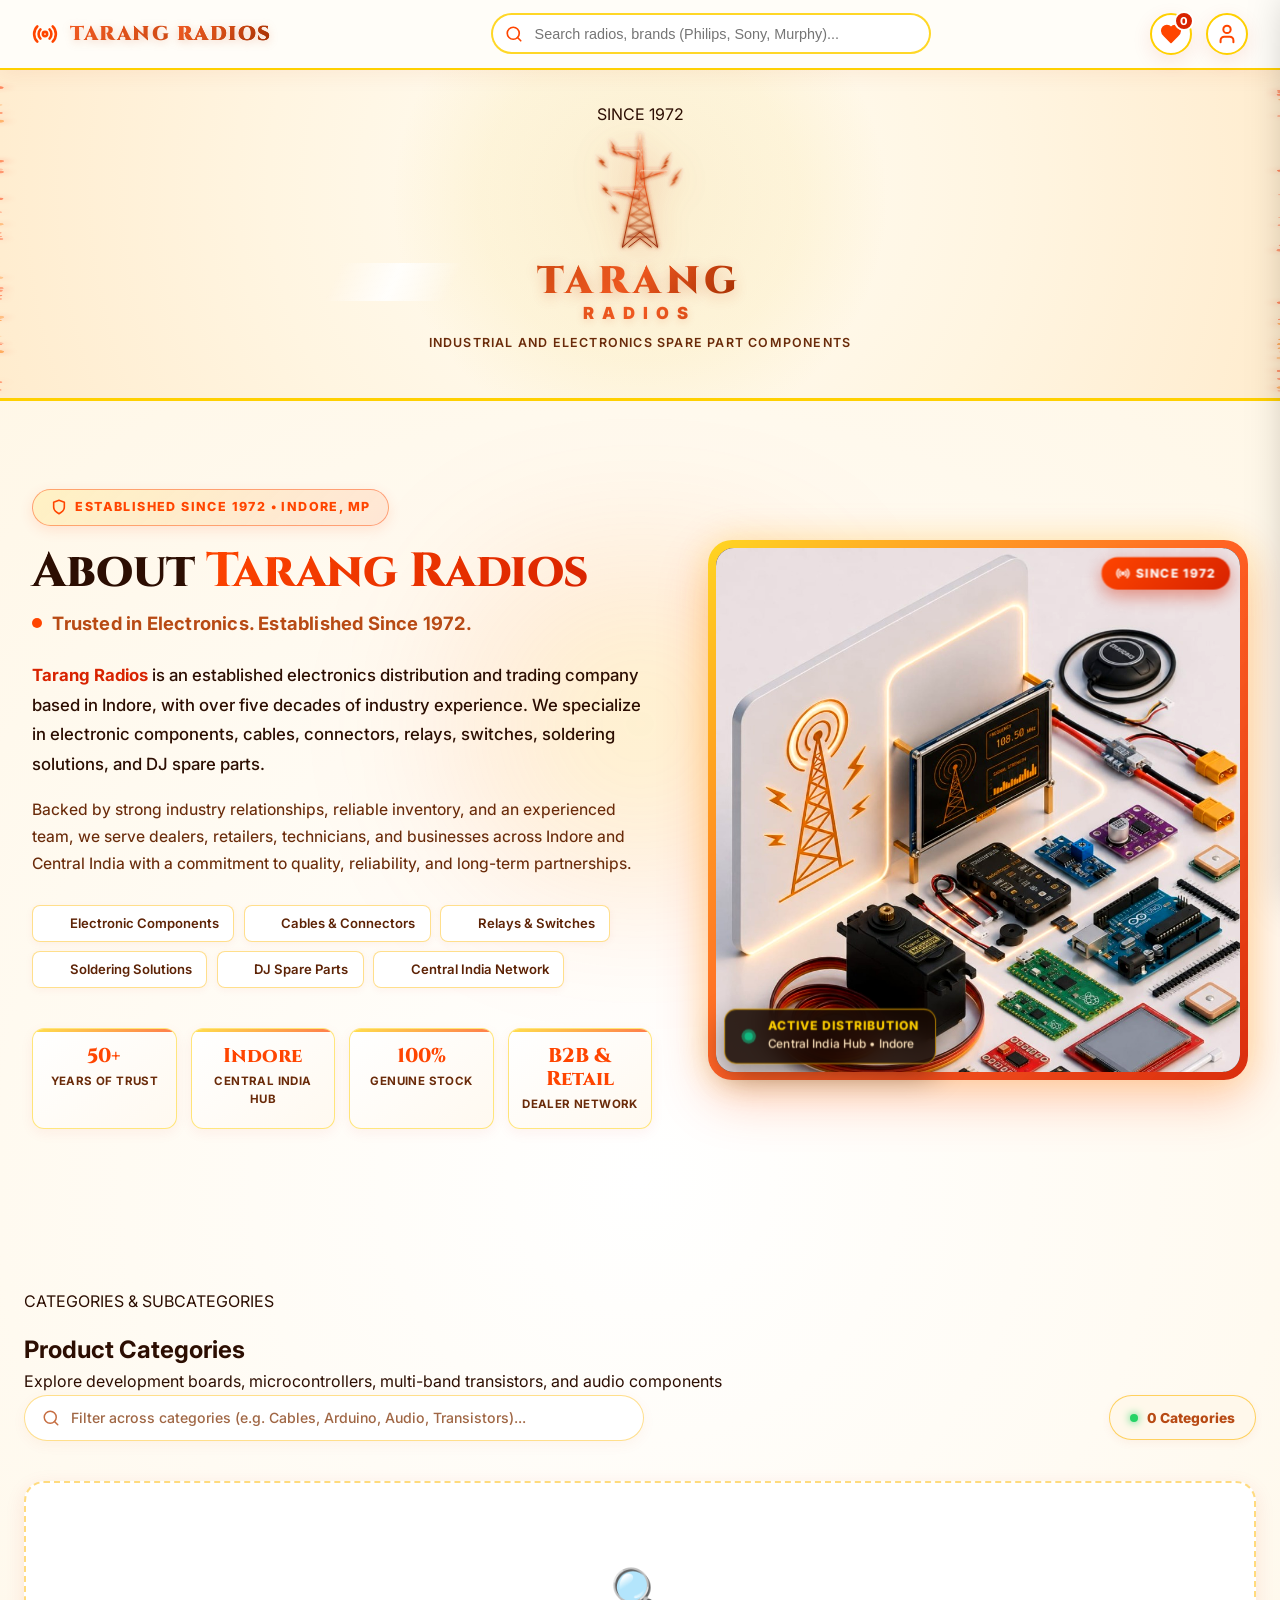
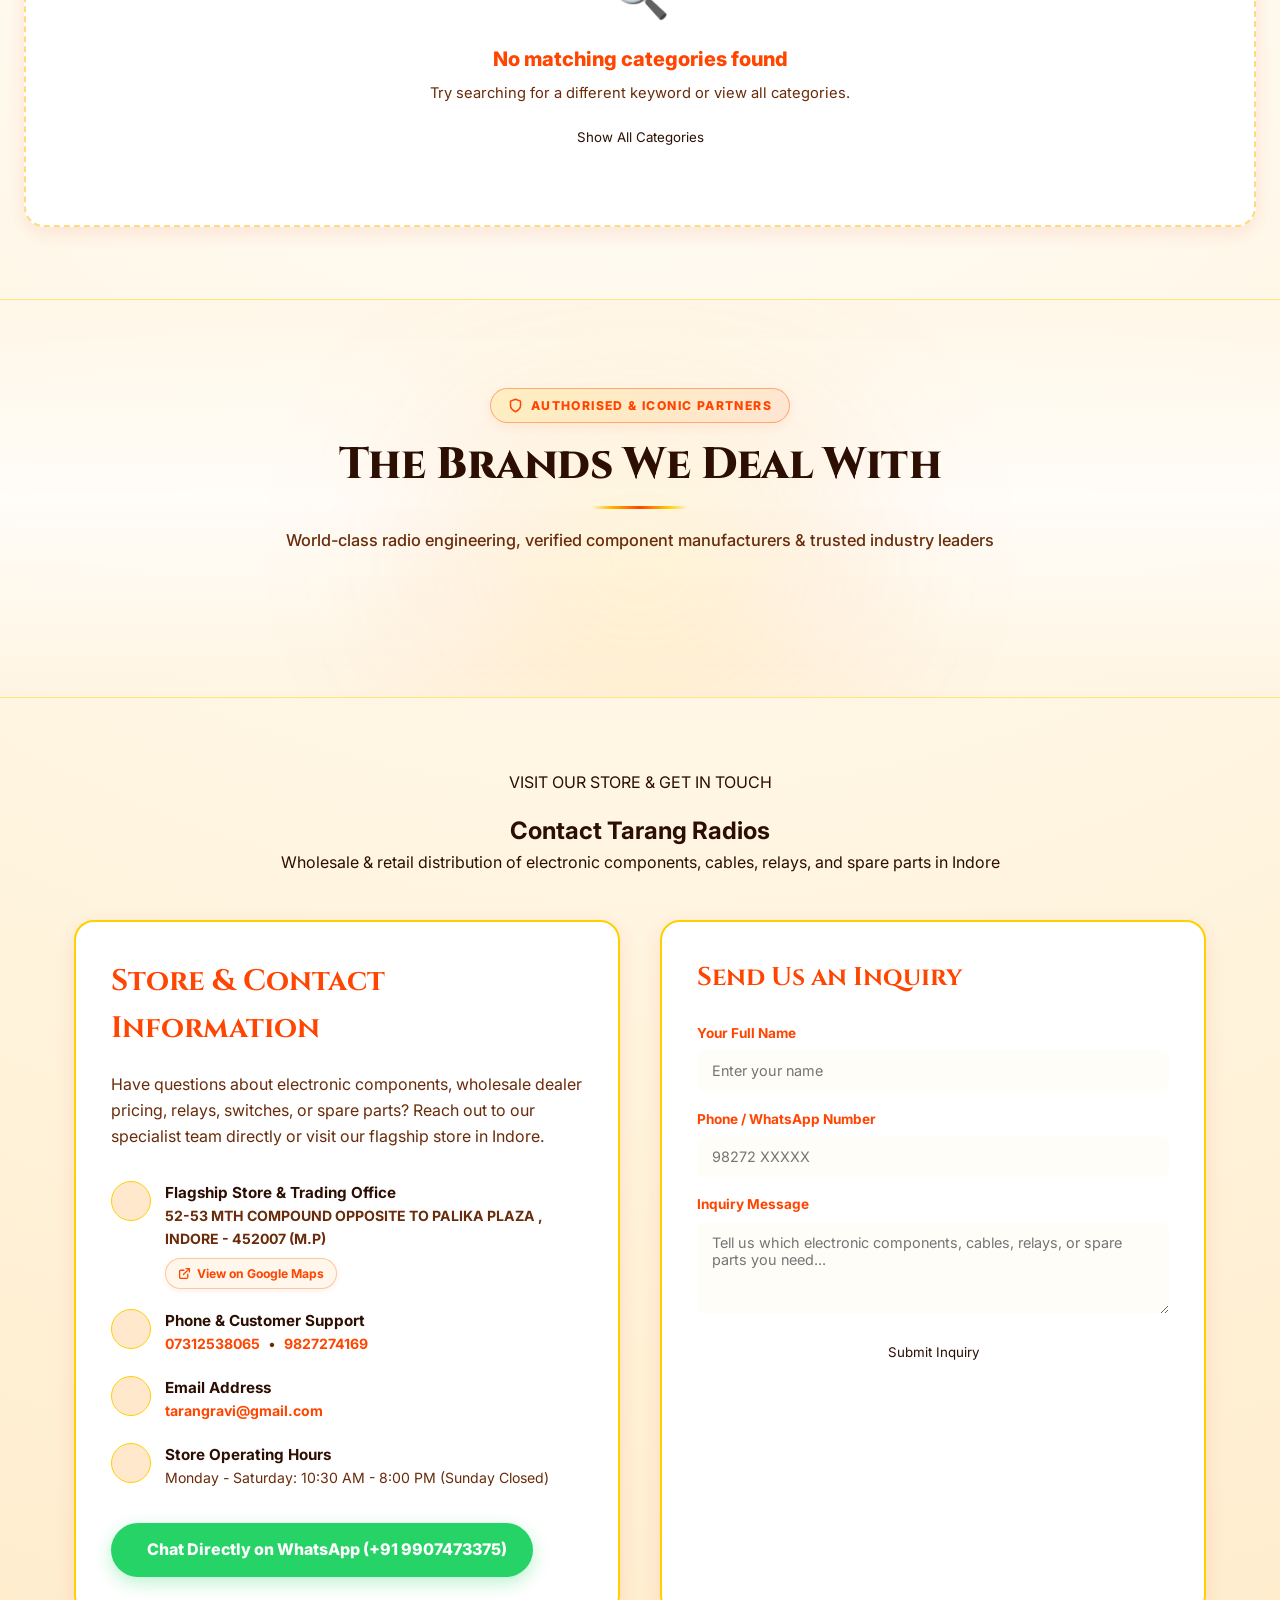
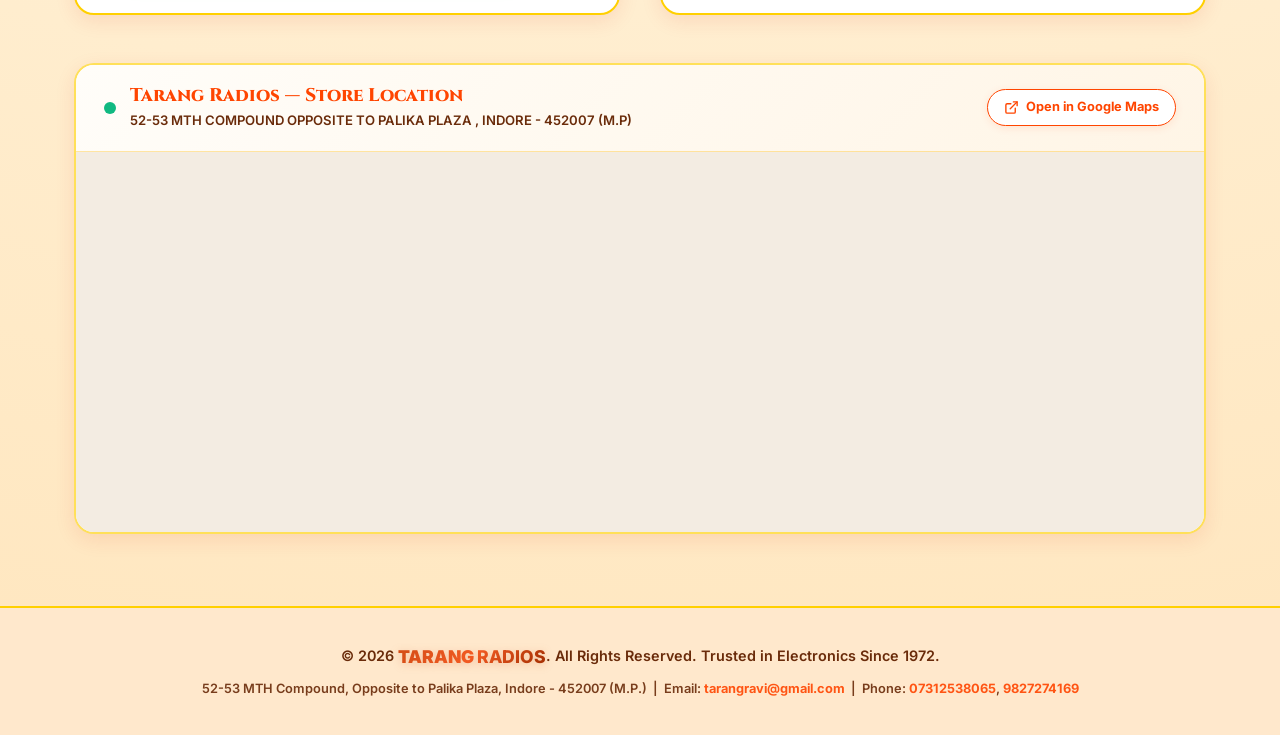
==== index.html @ b10d013a "Update WhatsApp chat number to 9907473375" ====
<!DOCTYPE html>
<html lang="en">
<head>
  <meta charset="UTF-8" />
  <meta name="viewport" content="width=device-width, initial-scale=1.0" />
  <title>TARANG RADIOS | Premier Vintage & Modern Radio Engineering</title>
  <meta name="description" content="Discover India's finest vintage vacuum tube radios, portable transistors, Saregama Carvaan, retro Bluetooth speakers, and genuine audio components at Tarang Radios." />
  
  <!-- Google Fonts: Cinzel & Inter -->
  <link rel="preconnect" href="https://fonts.googleapis.com">
  <link rel="preconnect" href="https://fonts.gstatic.com" crossorigin>
  <link href="https://fonts.googleapis.com/css2?family=Cinzel:wght@600;700;800;900&family=Inter:wght@400;500;600;700;800&display=swap" rel="stylesheet">
  
  <!-- Lucide Icons -->
  <script src="https://unpkg.com/lucide@latest"></script>

  <!-- Stylesheet -->
  <link rel="stylesheet" href="css/styles.css" />
</head>
<body>

  <!-- ==========================================================================
       1. STICKY NAVIGATION BAR (AT THE VERY TOP OF THE WEBSITE)
       ========================================================================== -->
  <nav class="navbar" id="navbar">
    <a href="#hero" class="nav-brand">
      <svg xmlns="http://www.w3.org/2000/svg" width="26" height="26" viewBox="0 0 24 24" fill="none" stroke="var(--warm-orange)" stroke-width="2.4" stroke-linecap="round" stroke-linejoin="round"><path d="M4.9 19.1C1 15.2 1 8.8 4.9 4.9"/><path d="M7.8 16.2c-2.3-2.3-2.3-6.1 0-8.5"/><circle cx="12" cy="12" r="2"/><path d="M16.2 7.8c2.3 2.3 2.3 6.1 0 8.5"/><path d="M19.1 4.9c3.9 3.9 3.9 10.3 0 14.2"/></svg>
      <span class="nav-brand-text">TARANG <span>RADIOS</span></span>
    </a>

    <!-- Navbar Live Search Bar -->
    <div class="search-container">
      <div class="search-input-wrapper">
        <svg class="search-icon" xmlns="http://www.w3.org/2000/svg" width="18" height="18" viewBox="0 0 24 24" fill="none" stroke="var(--warm-orange)" stroke-width="2.2" stroke-linecap="round" stroke-linejoin="round"><circle cx="11" cy="11" r="8"/><path d="m21 21-4.3-4.3"/></svg>
        <input type="text" id="searchInput" class="search-input" placeholder="Search radios, brands (Philips, Sony, Murphy)..." autocomplete="off" />
      </div>
      <div id="searchResultsDropdown" class="search-results-dropdown"></div>
    </div>

    <!-- Nav Actions -->
    <div class="nav-actions">
      <!-- Wishlist Trigger Button with Heart Logo -->
      <button class="icon-btn" id="wishlistToggleBtn" title="View Wishlist" aria-label="Wishlist">
        <svg xmlns="http://www.w3.org/2000/svg" width="22" height="22" viewBox="0 0 24 24" fill="var(--warm-orange)" stroke="var(--warm-orange)" stroke-width="2" stroke-linecap="round" stroke-linejoin="round"><path d="M19 14c1.49-1.46 3-3.21 3-5.5A5.5 5.5 0 0 0 16.5 3c-1.76 0-3 .5-4.5 2-1.5-1.5-2.74-2-4.5-2A5.5 5.5 0 0 0 2 8.5c0 2.3 1.5 4.05 3 5.5l7 7Z"/></svg>
        <span class="badge-count" id="wishlistBadge">0</span>
      </button>

      <!-- Profile Menu Trigger Button with User Logo -->
      <div class="profile-dropdown-wrapper">
        <button class="icon-btn" id="profileMenuBtn" title="Open Profile Menu" aria-label="Profile Menu">
          <svg xmlns="http://www.w3.org/2000/svg" width="22" height="22" viewBox="0 0 24 24" fill="none" stroke="currentColor" stroke-width="2.2" stroke-linecap="round" stroke-linejoin="round"><path d="M19 21v-2a4 4 0 0 0-4-4H9a4 4 0 0 0-4 4v2"/><circle cx="12" cy="7" r="4"/></svg>
        </button>

        <!-- Profile Menu Dropdown Panel -->
        <div class="profile-menu-panel" id="profileMenuPanel">
          <div class="profile-header">
            <div class="profile-avatar">TR</div>
            <div>
              <h4 style="color: var(--warm-orange); font-size: 1rem; font-weight: 800;">Guest Collector</h4>
              <p style="font-size: 0.8rem; color: var(--text-muted); font-weight: 600;">Tarang Club Member</p>
            </div>
          </div>

          <!-- Price Hide/Show Switch Control -->
          <div class="price-toggle-box">
            <div class="toggle-info">
              <h4>Hide Product Prices</h4>
              <p id="priceToggleStatusText">Mask prices across site</p>
            </div>
            <label class="switch">
              <input type="checkbox" id="priceToggleInput">
              <span class="slider"></span>
            </label>
          </div>

          <div class="profile-links">
            <a href="#wishlist" class="profile-link-item" onclick="document.getElementById('wishlistToggleBtn').click();">
              <svg xmlns="http://www.w3.org/2000/svg" width="18" height="18" viewBox="0 0 24 24" fill="none" stroke="currentColor" stroke-width="2" stroke-linecap="round" stroke-linejoin="round"><path d="M19 14c1.49-1.46 3-3.21 3-5.5A5.5 5.5 0 0 0 16.5 3c-1.76 0-3 .5-4.5 2-1.5-1.5-2.74-2-4.5-2A5.5 5.5 0 0 0 2 8.5c0 2.3 1.5 4.05 3 5.5l7 7Z"/></svg> Saved Wishlist Items
            </a>
            <a href="#contactSection" class="profile-link-item">
              <svg xmlns="http://www.w3.org/2000/svg" width="18" height="18" viewBox="0 0 24 24" fill="none" stroke="currentColor" stroke-width="2" stroke-linecap="round" stroke-linejoin="round"><path d="M21 15a2 2 0 0 1-2 2H7l-4 4V5a2 2 0 0 1 2-2h14a2 2 0 0 1 2 2z"/></svg> Request Custom Restoration
            </a>
            <a href="#brandsSection" class="profile-link-item">
              <svg xmlns="http://www.w3.org/2000/svg" width="18" height="18" viewBox="0 0 24 24" fill="none" stroke="currentColor" stroke-width="2" stroke-linecap="round" stroke-linejoin="round"><circle cx="12" cy="8" r="7"/><polyline points="8.21 13.89 7 23 12 20 17 23 15.79 13.88"/></svg> Brand Partners
            </a>
          </div>
        </div>
      </div>
    </div>
  </nav>

  <!-- ==========================================================================
       2. FRONT COVER PAGE (HERO SECTION - LUXURY ANIMATED TRANSMISSION LOGO)
       ========================================================================== -->
  <section class="hero-cover" id="hero">
    <!-- Animated Golden Ambient Canvas -->
    <canvas id="heroVisualizer" class="visualizer-backdrop"></canvas>

    <!-- Luxury Ambient Glow Background Elements -->
    <div class="hero-ambient-glow"></div>

    <div class="hero-logo-container">
      <!-- 1. Very top of Hero Section: SINCE 1972 -->
      <div class="hero-since-badge">SINCE 1972</div>

      <!-- Luxury Animated Transmission Tower SVG Logo -->
      <div class="tower-svg-wrapper" id="towerLogoWrapper">
        <svg class="transmission-tower-svg" viewBox="0 0 480 520" xmlns="http://www.w3.org/2000/svg">
          <defs>
            <!-- Warm Orange (#D14B14) Tower & Energy Gradients -->
            <linearGradient id="goldTowerGrad" x1="0%" y1="100%" x2="0%" y2="0%">
              <stop offset="0%" stop-color="#8B1D00" />
              <stop offset="35%" stop-color="#D14B14" />
              <stop offset="70%" stop-color="#F25A22" />
              <stop offset="100%" stop-color="#FFE4C4" />
            </linearGradient>

            <linearGradient id="goldBeamGrad" x1="0%" y1="100%" x2="0%" y2="0%">
              <stop offset="0%" stop-color="rgba(209, 75, 20, 0.2)" />
              <stop offset="50%" stop-color="#D14B14" />
              <stop offset="100%" stop-color="#FFE4C4" />
            </linearGradient>

            <linearGradient id="lightningGrad" x1="0%" y1="0%" x2="100%" y2="100%">
              <stop offset="0%" stop-color="#FFF5E6" />
              <stop offset="50%" stop-color="#D14B14" />
              <stop offset="100%" stop-color="#9E2B00" />
            </linearGradient>

            <!-- Luminous Warm Glow Filter -->
            <filter id="goldGlow" x="-30%" y="-30%" width="160%" height="160%">
              <feGaussianBlur stdDeviation="3.5" result="blur" />
              <feMerge>
                <feMergeNode in="blur" />
                <feMergeNode in="SourceGraphic" />
              </feMerge>
            </filter>

            <filter id="lightningGlowFilter" x="-40%" y="-40%" width="180%" height="180%">
              <feGaussianBlur stdDeviation="5" result="blur" />
              <feMerge>
                <feMergeNode in="blur" />
                <feMergeNode in="SourceGraphic" />
              </feMerge>
            </filter>
          </defs>

          <!-- Radio Wave Transmission Rings -->
          <g class="radio-waves-group">
            <circle class="radio-wave wave-1" cx="240" cy="30" r="25" />
            <circle class="radio-wave wave-2" cx="240" cy="30" r="50" />
            <circle class="radio-wave wave-3" cx="240" cy="30" r="85" />
            <circle class="radio-wave wave-4" cx="130" cy="95" r="30" />
            <circle class="radio-wave wave-5" cx="350" cy="175" r="30" />
            <circle class="radio-wave wave-6" cx="130" cy="255" r="30" />
          </g>

          <!-- Tower Light Beam Powerup Trail -->
          <line class="powerup-beam" x1="240" y1="480" x2="240" y2="30" stroke="url(#goldBeamGrad)" stroke-width="4" stroke-linecap="round" />

          <!-- Main Transmission Tower Structure -->
          <g class="tower-structure-group" filter="url(#goldGlow)">
            <path class="tower-path main-legs" d="
              M 240,30 L 232,90 L 222,230 L 170,480 
              M 240,30 L 248,90 L 258,230 L 310,480
              M 170,480 L 240,420 L 310,480
              M 195,480 L 240,445 L 285,480
            " fill="none" stroke="url(#goldTowerGrad)" stroke-width="3.5" stroke-linecap="round" stroke-linejoin="round" />

            <path class="tower-path top-arm" d="
              M 238,95 L 130,95 L 236,130 Z
              M 130,95 L 184,112 M 184,95 L 210,121
            " fill="none" stroke="url(#goldTowerGrad)" stroke-width="3" stroke-linecap="round" stroke-linejoin="round" />

            <path class="tower-path middle-arm" d="
              M 242,175 L 350,175 L 244,210 Z
              M 350,175 L 296,192 M 296,175 L 270,201
            " fill="none" stroke="url(#goldTowerGrad)" stroke-width="3" stroke-linecap="round" stroke-linejoin="round" />

            <path class="tower-path lower-arm" d="
              M 238,255 L 130,255 L 236,290 Z
              M 130,255 L 184,272 M 184,255 L 210,281
            " fill="none" stroke="url(#goldTowerGrad)" stroke-width="3" stroke-linecap="round" stroke-linejoin="round" />

            <path class="tower-path lattice-bracing" d="
              M 232,90 L 248,110 M 248,90 L 232,110 M 232,110 L 248,110
              M 231,110 L 249,135 M 249,110 L 231,135 M 231,135 L 249,135
              M 230,135 L 250,160 M 250,135 L 230,160 M 230,160 L 250,160
              M 228,160 L 252,185 M 252,160 L 228,185 M 228,185 L 252,185
              M 226,185 L 254,210 M 254,185 L 226,210 M 226,210 L 254,210
              M 224,210 L 256,240 M 256,210 L 224,240 M 224,240 L 256,240
              M 220,240 L 260,275 M 260,240 L 220,275 M 220,275 L 260,275
              M 214,275 L 266,310 M 266,275 L 214,310 M 214,310 L 266,310
              M 207,310 L 273,350 M 273,310 L 207,350 M 207,350 L 273,350
              M 198,350 L 282,395 M 282,350 L 198,395 M 198,395 L 282,395
              M 188,395 L 292,440 M 292,395 L 188,440 M 188,440 L 292,440
            " fill="none" stroke="url(#goldTowerGrad)" stroke-width="2" stroke-linecap="round" />
          </g>

          <!-- 6 Surrounding Electrical Lightning Bolts -->
          <g class="lightning-bolts-group" filter="url(#lightningGlowFilter)">
            <polygon class="lightning-bolt bolt-1" points="115,45 138,78 126,80 152,112 130,96 140,92" fill="url(#lightningGrad)" />
            <polygon class="lightning-bolt bolt-2" points="55,105 88,132 74,135 112,165 86,149 98,143" fill="url(#lightningGrad)" />
            <polygon class="lightning-bolt bolt-3" points="365,100 342,132 354,135 322,170 348,154 336,148" fill="url(#lightningGrad)" />
            <polygon class="lightning-bolt bolt-4" points="410,165 378,198 392,200 358,238 382,220 370,215" fill="url(#lightningGrad)" />
            <polygon class="lightning-bolt bolt-5" points="68,215 102,242 88,245 128,278 100,259 112,253" fill="url(#lightningGrad)" />
            <polygon class="lightning-bolt bolt-6" points="108,290 138,318 125,320 158,348 135,332 145,327" fill="url(#lightningGrad)" />
          </g>
        </svg>
      </div>

      <!-- Animated Brand Typography -->
      <div class="hero-brand-block">
        <h1 class="tarang-title" id="tarangTitle">TARANG</h1>
        <div class="radios-subtitle" id="radiosSubtitle">RADIOS</div>
        <!-- 3. Industrial and Electronics Tagline -->
        <p class="hero-tagline">INDUSTRIAL AND ELECTRONICS SPARE PART COMPONENTS</p>
      </div>
    </div>
  </section>

  <!-- ==========================================================================
       3. ABOUT US SECTION (Positioned Directly Above Product Categories)
       ========================================================================== -->
  <section class="section-about" id="aboutSection" aria-label="About Tarang Radios">
    <!-- Ambient Golden Glow Background Accent -->
    <div class="about-ambient-glow" aria-hidden="true"></div>

    <div class="about-card-grid">
      <!-- Left Column: Story, Trust & Capabilities -->
      <div class="about-text-box">
        <div class="about-pill-badge">
          <svg class="badge-icon" xmlns="http://www.w3.org/2000/svg" width="16" height="16" viewBox="0 0 24 24" fill="none" stroke="currentColor" stroke-width="2.4" stroke-linecap="round" stroke-linejoin="round"><path d="M12 22s8-4 8-10V5l-8-3-8 3v7c0 6 8 10 8 10z"/></svg>
          <span>ESTABLISHED SINCE 1972 • INDORE, MP</span>
        </div>

        <h2 class="about-main-title">About <span>Tarang Radios</span></h2>
        
        <div class="about-sub-tagline">
          <span class="pulsing-radar-dot"></span>
          <span>Trusted in Electronics. Established Since 1972.</span>
        </div>

        <p class="about-p-lead">
          <strong>Tarang Radios</strong> is an established electronics distribution and trading company based in Indore, with over five decades of industry experience. We specialize in electronic components, cables, connectors, relays, switches, soldering solutions, and DJ spare parts.
        </p>

        <p class="about-p-body">
          Backed by strong industry relationships, reliable inventory, and an experienced team, we serve dealers, retailers, technicians, and businesses across Indore and Central India with a commitment to quality, reliability, and long-term partnerships.
        </p>

        <!-- Domain Specialties Chips -->
        <div class="about-chips-wrapper">
          <span class="about-spec-chip"><i data-lucide="cpu"></i> Electronic Components</span>
          <span class="about-spec-chip"><i data-lucide="cable"></i> Cables & Connectors</span>
          <span class="about-spec-chip"><i data-lucide="toggle-left"></i> Relays & Switches</span>
          <span class="about-spec-chip"><i data-lucide="flame"></i> Soldering Solutions</span>
          <span class="about-spec-chip"><i data-lucide="disc"></i> DJ Spare Parts</span>
          <span class="about-spec-chip"><i data-lucide="building-2"></i> Central India Network</span>
        </div>

        <!-- 4 Key Performance Stats -->
        <div class="about-stats">
          <div class="stat-item">
            <div class="stat-num">50+</div>
            <div class="stat-label">Years of Trust</div>
          </div>
          <div class="stat-item">
            <div class="stat-num">Indore</div>
            <div class="stat-label">Central India Hub</div>
          </div>
          <div class="stat-item">
            <div class="stat-num">100%</div>
            <div class="stat-label">Genuine Stock</div>
          </div>
          <div class="stat-item">
            <div class="stat-num">B2B & Retail</div>
            <div class="stat-label">Dealer Network</div>
          </div>
        </div>
      </div>

      <!-- Right Column: Interactive 3D Visual Frame with Hardware Showcase -->
      <div class="about-visual-column">
        <div class="about-visual-frame" id="aboutVisualFrame">
          <div class="frame-ambient-ring"></div>
          
          <div class="image-wrapper">
            <img 
              id="aboutHeroImg"
              src="https://res.cloudinary.com/zckt7ary/image/upload/v1788494154/tarang_radio/assets/about_tarang_radios_showcase.jpg" 
              onerror="this.src='tarang_about_showcase.jpg'"
              alt="Tarang Radios - Electronic Components, Relays, Microcontrollers & Cables Showcase Indore" 
              loading="lazy" 
            />
            <div class="frame-shimmer-sweep"></div>
          </div>

          <!-- Floating Interactive Status Badge -->
          <div class="about-floating-chip">
            <div class="chip-status-pulse">
              <span class="pulse-ring"></span>
              <span class="pulse-core"></span>
            </div>
            <div class="chip-content">
              <span class="chip-title">ACTIVE DISTRIBUTION</span>
              <span class="chip-sub">Central India Hub • Indore</span>
            </div>
          </div>

          <!-- Bottom Corner Frequency Ribbon -->
          <div class="about-corner-ribbon">
            <svg xmlns="http://www.w3.org/2000/svg" width="14" height="14" viewBox="0 0 24 24" fill="none" stroke="currentColor" stroke-width="2.5" stroke-linecap="round" stroke-linejoin="round"><path d="M4.9 19.1C1 15.2 1 8.8 4.9 4.9"/><path d="M7.8 16.2c-2.3-2.3-2.3-6.1 0-8.5"/><circle cx="12" cy="12" r="2"/><path d="M16.2 7.8c2.3 2.3 2.3 6.1 0 8.5"/><path d="M19.1 4.9c3.9 3.9 3.9 10.3 0 14.2"/></svg>
            <span>SINCE 1972</span>
          </div>
        </div>
      </div>
    </div>
  </section>

  <!-- ==========================================================================
       4. PRODUCT CATEGORY & SUBCATEGORY SECTION
       ========================================================================== -->
  <section class="section-categories" id="categorySection">
    <div class="section-header">
      <div class="hero-badge" style="margin: 0 auto 1rem auto;">
        <i data-lucide="layers"></i> CATEGORIES & SUBCATEGORIES
      </div>
      <h2 class="section-title">Product Categories</h2>
      <p class="section-subtitle">Explore development boards, microcontrollers, multi-band transistors, and audio components</p>
    </div>

    <!-- Category Search & Filter Toolbar -->
    <div class="category-toolbar-wrapper">
      <div class="category-search-box">
        <svg class="cat-search-icon" xmlns="http://www.w3.org/2000/svg" width="18" height="18" viewBox="0 0 24 24" fill="none" stroke="currentColor" stroke-width="2" stroke-linecap="round" stroke-linejoin="round"><circle cx="11" cy="11" r="8"></circle><line x1="21" y1="21" x2="16.65" y2="16.65"></line></svg>
        <input type="text" id="categorySearchInput" placeholder="Filter across categories (e.g. Cables, Arduino, Audio, Transistors)..." />
        <button id="clearCategorySearchBtn" class="clear-cat-search-btn" title="Clear filter" style="display: none;">&times;</button>
      </div>
      <div class="category-stats-chip" id="categoryStatsChip">
        <span class="cat-chip-dot"></span>
        <span id="categoryCountDisplay">29 Categories</span>
      </div>
    </div>

    <!-- Compact Rectangular Category Grid Container -->
    <div class="categories-container">
      <div class="categories-grid" id="categoriesGrid"></div>
    </div>
  </section>

  <!-- ==========================================================================
       5. BRANDS WE DEAL WITH SECTION (PREMIUM LUXURY SHOWCASE)
       ========================================================================== -->
  <section class="section-brands" id="brandsSection" aria-label="The Brands We Deal With">
    <!-- Ambient Golden Glow Background Accent -->
    <div class="brands-ambient-glow" aria-hidden="true"></div>

    <div class="brands-header">
      <div class="brands-badge">
        <svg class="brands-badge-icon" xmlns="http://www.w3.org/2000/svg" width="15" height="15" viewBox="0 0 24 24" fill="none" stroke="currentColor" stroke-width="2.4" stroke-linecap="round" stroke-linejoin="round"><path d="M12 22s8-4 8-10V5l-8-3-8 3v7c0 6 8 10 8 10z"/></svg>
        <span>AUTHORISED & ICONIC PARTNERS</span>
      </div>
      <h2 class="brands-title">The Brands We Deal With</h2>
      <div class="brands-title-underline" aria-hidden="true"></div>
      <p class="brands-subtitle">World-class radio engineering, verified component manufacturers & trusted industry leaders</p>
    </div>

    <div class="brands-grid" id="brandsGrid"></div>
  </section>

  <!-- ==========================================================================
       7. CONTACT DETAILS & LOCATION SECTION
       ========================================================================== -->
  <section class="section-contact" id="contactSection" aria-label="Contact Details & Location">
    <div class="section-header" style="text-align: center; margin-bottom: 2.8rem;">
      <div class="hero-badge" style="margin: 0 auto 1rem auto;">
        <i data-lucide="map-pin"></i> VISIT OUR STORE & GET IN TOUCH
      </div>
      <h2 class="section-title">Contact Tarang Radios</h2>
      <p class="section-subtitle">Wholesale & retail distribution of electronic components, cables, relays, and spare parts in Indore</p>
    </div>

    <div class="contact-grid">
      <!-- Contact Info Card -->
      <div class="contact-info-card">
        <h3>Store & Contact Information</h3>
        <p style="color: var(--text-muted); margin-bottom: 2rem;">Have questions about electronic components, wholesale dealer pricing, relays, switches, or spare parts? Reach out to our specialist team directly or visit our flagship store in Indore.</p>

        <div class="contact-item">
          <div class="contact-icon"><i data-lucide="map-pin"></i></div>
          <div class="contact-text">
            <h5>Flagship Store & Trading Office</h5>
            <p><strong>52-53 MTH COMPOUND OPPOSITE TO PALIKA PLAZA , INDORE - 452007 (M.P)</strong></p>
            <a href="https://maps.google.com/?q=52-53+MTH+Compound+Opposite+Palika+Plaza+Indore+452007" target="_blank" rel="noopener noreferrer" class="map-link-chip">
              <svg width="13" height="13" viewBox="0 0 24 24" fill="none" stroke="currentColor" stroke-width="2.4" stroke-linecap="round" stroke-linejoin="round"><path d="M18 13v6a2 2 0 0 1-2 2H5a2 2 0 0 1-2-2V8a2 2 0 0 1 2-2h6"></path><polyline points="15 3 21 3 21 9"></polyline><line x1="10" y1="14" x2="21" y2="3"></line></svg>
              <span>View on Google Maps</span>
            </a>
          </div>
        </div>

        <div class="contact-item">
          <div class="contact-icon"><i data-lucide="phone"></i></div>
          <div class="contact-text">
            <h5>Phone & Customer Support</h5>
            <p>
              <a href="tel:07312538065" class="contact-link">07312538065</a> &nbsp;•&nbsp; 
              <a href="tel:9827274169" class="contact-link">9827274169</a>
            </p>
          </div>
        </div>

        <div class="contact-item">
          <div class="contact-icon"><i data-lucide="mail"></i></div>
          <div class="contact-text">
            <h5>Email Address</h5>
            <p>
              <a href="mailto:tarangravi@gmail.com" class="contact-link">tarangravi@gmail.com</a>
            </p>
          </div>
        </div>

        <div class="contact-item">
          <div class="contact-icon"><i data-lucide="clock"></i></div>
          <div class="contact-text">
            <h5>Store Operating Hours</h5>
            <p>Monday - Saturday: 10:30 AM - 8:00 PM (Sunday Closed)</p>
          </div>
        </div>

        <!-- WhatsApp Quick Chat -->
        <a href="https://wa.me/919907473375?text=Hello%20Tarang%20Radios,%20I%20want%20to%20inquire%20about%20electronic%20components%20and%20products." target="_blank" rel="noopener noreferrer" class="whatsapp-direct-btn">
          <i data-lucide="message-circle"></i> Chat Directly on WhatsApp (+91 9907473375)
        </a>
      </div>

      <!-- Quick Inquiry Form -->
      <div class="contact-form-box">
        <h4 style="font-family: 'Cinzel', serif; font-size: 1.6rem; color: var(--warm-orange); margin-bottom: 1.5rem;">Send Us an Inquiry</h4>
        
        <form id="contactForm">
          <div class="form-group">
            <label for="userName">Your Full Name</label>
            <input type="text" id="userName" class="form-control" placeholder="Enter your name" required />
          </div>

          <div class="form-group">
            <label for="userPhone">Phone / WhatsApp Number</label>
            <input type="tel" id="userPhone" class="form-control" placeholder="98272 XXXXX" required />
          </div>

          <div class="form-group">
            <label for="inquiryMsg">Inquiry Message</label>
            <textarea id="inquiryMsg" class="form-control" rows="4" placeholder="Tell us which electronic components, cables, relays, or spare parts you need..." required></textarea>
          </div>

          <button type="submit" class="btn-primary" style="width: 100%; justify-content: center;">
            <i data-lucide="send"></i> Submit Inquiry
          </button>
        </form>
      </div>
    </div>

    <!-- Google Map Interactive Location Showcase -->
    <div class="contact-map-wrapper">
      <div class="contact-map-header">
        <div class="map-header-left">
          <div class="map-pulse-dot"></div>
          <div>
            <h4 class="map-store-title">Tarang Radios — Store Location</h4>
            <span class="map-store-address">52-53 MTH COMPOUND OPPOSITE TO PALIKA PLAZA , INDORE - 452007 (M.P)</span>
          </div>
        </div>
        <a href="https://maps.google.com/?q=52-53+MTH+Compound+Opposite+Palika+Plaza+Indore+452007" target="_blank" rel="noopener noreferrer" class="map-open-btn">
          <svg width="15" height="15" viewBox="0 0 24 24" fill="none" stroke="currentColor" stroke-width="2.2" stroke-linecap="round" stroke-linejoin="round"><path d="M18 13v6a2 2 0 0 1-2 2H5a2 2 0 0 1-2-2V8a2 2 0 0 1 2-2h6"></path><polyline points="15 3 21 3 21 9"></polyline><line x1="10" y1="14" x2="21" y2="3"></line></svg>
          <span>Open in Google Maps</span>
        </a>
      </div>

      <div class="contact-map-frame">
        <iframe 
          title="Tarang Radios Location - 52-53 MTH Compound Opposite Palika Plaza Indore"
          src="https://maps.google.com/maps?q=52-53%20MTH%20Compound,%20Opposite%20to%20Palika%20Plaza,%20Indore,%20Madhya%20Pradesh%20452007&t=&z=16&ie=UTF8&iwloc=&output=embed" 
          width="100%" 
          height="380" 
          style="border:0;" 
          allowfullscreen="" 
          loading="lazy" 
          referrerpolicy="no-referrer-when-downgrade">
        </iframe>
      </div>
    </div>
  </section>

  <!-- ==========================================================================
       8. FOOTER
       ========================================================================== -->
  <footer>
    <p style="margin-bottom: 0.5rem;">© 2026 <span class="nav-brand-text" style="font-size: 1.1rem; font-weight: 900; vertical-align: middle;">TARANG <span>RADIOS</span></span>. All Rights Reserved. Trusted in Electronics Since 1972.</p>
    <p style="font-size: 0.8rem; color: var(--text-muted); opacity: 0.9;">
      52-53 MTH Compound, Opposite to Palika Plaza, Indore - 452007 (M.P.) &nbsp;|&nbsp; 
      Email: <a href="mailto:tarangravi@gmail.com" style="color: var(--warm-orange); font-weight: 700;">tarangravi@gmail.com</a> &nbsp;|&nbsp; 
      Phone: <a href="tel:07312538065" style="color: var(--warm-orange); font-weight: 700;">07312538065</a>, <a href="tel:9827274169" style="color: var(--warm-orange); font-weight: 700;">9827274169</a>
    </p>
  </footer>

  <!-- ==========================================================================
       SIDE DRAWER: WISHLIST
       ========================================================================== -->
  <div class="drawer-overlay" id="drawerOverlay"></div>
  
  <div class="side-drawer" id="wishlistDrawer">
    <div class="drawer-header">
      <h3><svg xmlns="http://www.w3.org/2000/svg" width="20" height="20" viewBox="0 0 24 24" fill="var(--warm-orange)" stroke="var(--warm-orange)" stroke-width="2" style="vertical-align: middle;"><path d="M19 14c1.49-1.46 3-3.21 3-5.5A5.5 5.5 0 0 0 16.5 3c-1.76 0-3 .5-4.5 2-1.5-1.5-2.74-2-4.5-2A5.5 5.5 0 0 0 2 8.5c0 2.3 1.5 4.05 3 5.5l7 7Z"/></svg> Saved Wishlist</h3>
      <button id="closeWishlistBtn" style="color: var(--warm-orange); font-size: 1.6rem;">&times;</button>
    </div>
    <div class="drawer-body" id="wishlistItemsContainer">
      <!-- Dynamically rendered -->
    </div>
  </div>

  <!-- ==========================================================================
       MODAL: SUBCATEGORY & PRODUCTS EXPANDER
       ========================================================================== -->
  <div class="modal-wrapper" id="subcategoryModal">
    <div class="modal-content-box">
      <button class="modal-close-btn" id="modalCloseBtn" style="font-size: 1.8rem;">&times;</button>
      
      <div style="margin-bottom: 1rem;">
        <span style="color: var(--warm-orange); font-size: 0.8rem; font-weight: 800; text-transform: uppercase; letter-spacing: 1px;">Selected Category</span>
        <h3 id="modalCategoryTitle" style="font-family: 'Cinzel', serif; font-size: 2rem; color: var(--warm-orange);">Category Title</h3>
        <p id="modalCategorySubtitle" style="color: var(--text-muted); font-size: 0.95rem; font-weight: 500;">Category tagline</p>
      </div>

      <!-- Subcategory Filter Pills -->
      <div class="subcategory-pills-list" id="modalSubcategoryPills"></div>

      <!-- Filtered Products inside modal -->
      <div id="modalProductsGrid"></div>
    </div>
  </div>

  <!-- Image Zoom Lightbox Modal -->
  <div id="imageZoomModal" class="image-zoom-modal">
    <div class="image-zoom-content">
      <button class="image-zoom-close" id="closeZoomModalBtn">&times;</button>
      <img id="zoomedImageDisplay" src="" alt="Zoomed View" />
      <div id="zoomedImageCaption" class="image-zoom-caption"></div>
    </div>
  </div>

  <!-- JavaScript Modules -->
  <script src="js/productsData.js"></script>
  <script src="js/dome3d.js"></script>
  <script src="js/app.js"></script>

  <!-- Hero Background Golden Ambient Particle Script -->
  <script>
    (function() {
      const canvas = document.getElementById('heroVisualizer');
      if (!canvas) return;
      const ctx = canvas.getContext('2d');
      let width, height;

      function resize() {
        width = canvas.width = window.innerWidth;
        height = canvas.height = window.innerHeight;
      }
      window.addEventListener('resize', resize);
      resize();

      // Floating Radium Orange ambient particles
      const particles = Array.from({ length: 54 }, () => ({
        x: Math.random() * width,
        y: Math.random() * height,
        r: Math.random() * 2.8 + 1.0,
        vx: (Math.random() - 0.5) * 0.35,
        vy: -Math.random() * 0.45 - 0.15,
        alpha: Math.random() * 0.75 + 0.3,
        color: Math.random() > 0.4 ? '#FF3300' : '#FF7700'
      }));

      function animate() {
        requestAnimationFrame(animate);
        ctx.clearRect(0, 0, width, height);

        particles.forEach(p => {
          p.x += p.vx;
          p.y += p.vy;

          if (p.y < 0) {
            p.y = height + 10;
            p.x = Math.random() * width;
          }
          if (p.x < 0) p.x = width;
          if (p.x > width) p.x = 0;

          ctx.beginPath();
          ctx.arc(p.x, p.y, p.r, 0, Math.PI * 2);
          ctx.fillStyle = p.color;
          ctx.globalAlpha = p.alpha;
          ctx.shadowBlur = 14;
          ctx.shadowColor = '#FF3300';
          ctx.fill();
        });
      }
      animate();
    })();
  </script>
</body>
</html>
---- css/styles.css ----
/* ==========================================================================
   TARANG RADIOS - ULTRA LUXURIOUS RETRO AUDIO DESIGN SYSTEM
   Theme: Honey Yellow (#F2C94C) & Warm Orange (#D14B14) Palette
   Feature: Compact 3D Globe Rectangular Cards & Small Compact Product Cards
   ========================================================================== */

:root {
  /* Ultra-Bright Vibrant Brand Colors */
  --honey-yellow: #FFD000;
  --honey-yellow-gold: #FFB800;
  --warm-orange: #FF4500;
  --warm-orange-glow: #FF6600;
  --amber-deep: #D82300;
  
  /* Ultra Clear Metallic Copper Gold Palette */
  --copper-gold-start: #B84A14;
  --copper-gold-mid: #E27B28;
  --copper-gold-light: #FFDF6D;
  --copper-gold-dark: #943306;
  --copper-gold-grad: linear-gradient(135deg, #B84A14 0%, #E27B28 20%, #FFDF6D 48%, #E68E28 72%, #943306 100%);
  --copper-gold-grad-light: linear-gradient(135deg, #D96A1B 0%, #FFD700 50%, #B84E12 100%);
  
  /* Luminous Warm Background Palette */
  --bg-main: #FFFDF9;
  --bg-gradient: radial-gradient(circle at 50% 30%, #FFFFFF 0%, #FFF4DE 50%, #FFE6BE 100%);
  --bg-card: #FFFFFF;
  --bg-card-hover: #FFF8EB;
  --bg-glass: rgba(255, 253, 249, 0.96);
  
  /* High-Contrast Luxury Typography Colors */
  --text-main: #2C0E02;
  --text-muted: #6A2B0A;
  --text-gold: #D48800;
  --text-white: #FFFFFF;
  
  /* Luxury Borders & Glows */
  --border-gold: rgba(255, 208, 0, 0.85);
  --border-orange: rgba(255, 69, 0, 0.5);
  
  --shadow-gold: 0 10px 30px rgba(255, 208, 0, 0.45);
  --shadow-orange: 0 14px 40px rgba(255, 69, 0, 0.28);
  --shadow-card: 0 6px 20px rgba(216, 35, 0, 0.1);
  --shadow-card-hover: 0 14px 35px rgba(255, 69, 0, 0.32);
  
  --radius-sm: 8px;
  --radius-md: 12px;
  --radius-lg: 20px;
  --radius-full: 9999px;
  
  --transition: all 0.35s cubic-bezier(0.25, 0.8, 0.25, 1);
}

/* Reset & Base */
*, *::before, *::after {
  box-sizing: border-box;
  margin: 0;
  padding: 0;
}

html {
  scroll-behavior: smooth;
  font-family: 'Inter', system-ui, -apple-system, sans-serif;
  background-color: var(--bg-main);
  color: var(--text-main);
  overflow-x: hidden;
}

body {
  line-height: 1.6;
  min-height: 100vh;
  background: var(--bg-gradient);
}

a {
  color: inherit;
  text-decoration: none;
}

button {
  cursor: pointer;
  border: none;
  background: none;
  font-family: inherit;
  color: inherit;
}

/* Custom Scrollbar */
::-webkit-scrollbar {
  width: 10px;
}
::-webkit-scrollbar-track {
  background: #FFE8CC;
}
::-webkit-scrollbar-thumb {
  background: linear-gradient(180deg, var(--honey-yellow), var(--warm-orange));
  border-radius: var(--radius-full);
}

/* ==========================================================================
   STICKY LUXURY NAVBAR
   ========================================================================== */

.navbar {
  position: sticky;
  top: 0;
  z-index: 100;
  background: var(--bg-glass);
  backdrop-filter: blur(16px);
  -webkit-backdrop-filter: blur(16px);
  border-bottom: 2.5px solid var(--honey-yellow);
  padding: 0.8rem 2rem;
  display: flex;
  align-items: center;
  justify-content: space-between;
  gap: 1.5rem;
  box-shadow: 0 4px 20px rgba(209, 75, 20, 0.08);
}

.nav-brand {
  display: flex;
  align-items: center;
  gap: 0.75rem;
  font-family: 'Cinzel', serif;
  font-size: 1.25rem;
  font-weight: 900;
  letter-spacing: 1.5px;
  text-decoration: none;
  transition: transform 0.3s ease;
}

.nav-brand:hover {
  transform: scale(1.04);
}

.nav-brand-text {
  color: #D14B14;
  background: linear-gradient(135deg, #D14B14 0%, #F25A22 50%, #9E2B00 100%);
  -webkit-background-clip: text;
  -webkit-text-fill-color: transparent;
  filter: drop-shadow(0 2px 4px rgba(209, 75, 20, 0.25));
  display: inline-block;
}

.nav-brand span {
  color: #9E2B00;
  background: linear-gradient(135deg, #F25A22 0%, #D14B14 50%, #9E2B00 100%);
  -webkit-background-clip: text;
  -webkit-text-fill-color: transparent;
}

.search-container {
  flex: 1;
  max-width: 440px;
  position: relative;
}

.search-input-wrapper {
  position: relative;
  display: flex;
  align-items: center;
}

.search-icon {
  position: absolute;
  left: 0.9rem;
  color: var(--warm-orange);
  pointer-events: none;
}

.search-input {
  width: 100%;
  padding: 0.65rem 1rem 0.65rem 2.6rem;
  background: #FFFFFF;
  border: 2px solid var(--border-gold);
  border-radius: var(--radius-full);
  color: var(--text-main);
  font-size: 0.9rem;
  font-weight: 500;
  transition: var(--transition);
}

.search-input:focus {
  outline: none;
  border-color: var(--warm-orange);
  box-shadow: 0 0 15px rgba(209, 75, 20, 0.25);
}

.search-results-dropdown {
  position: absolute;
  top: 110%;
  left: 0;
  width: 100%;
  max-height: 380px;
  overflow-y: auto;
  background: #FFFFFF;
  border: 2px solid var(--honey-yellow);
  border-radius: var(--radius-md);
  box-shadow: var(--shadow-orange);
  display: none;
  z-index: 120;
}

.search-results-dropdown.active {
  display: block;
}

.search-item {
  display: flex;
  align-items: center;
  gap: 0.85rem;
  padding: 0.75rem 0.9rem;
  border-bottom: 1px solid #FFE6C9;
  cursor: pointer;
  transition: var(--transition);
}

.search-item:hover {
  background: #FFF4E0;
}

.search-item img {
  width: 42px;
  height: 42px;
  object-fit: cover;
  border-radius: var(--radius-sm);
}

.nav-actions {
  display: flex;
  align-items: center;
  gap: 0.85rem;
}

.icon-btn {
  position: relative;
  display: flex;
  align-items: center;
  justify-content: center;
  width: 42px;
  height: 42px;
  border-radius: 50%;
  background: #FFFFFF;
  border: 2px solid var(--honey-yellow);
  color: var(--warm-orange);
  transition: var(--transition);
  box-shadow: var(--shadow-card);
}

.icon-btn:hover {
  background: var(--warm-orange);
  color: #FFFFFF;
  border-color: var(--warm-orange);
  transform: scale(1.06);
}

.badge-count {
  position: absolute;
  top: -4px;
  right: -4px;
  background: var(--amber-deep);
  color: #FFF;
  font-size: 0.68rem;
  font-weight: 800;
  width: 20px;
  height: 20px;
  border-radius: 50%;
  display: flex;
  align-items: center;
  justify-content: center;
  border: 2px solid #FFF;
}

/* Profile Menu Panel */
.profile-dropdown-wrapper {
  position: relative;
}

.profile-menu-panel {
  position: absolute;
  top: 120%;
  right: 0;
  width: 310px;
  background: #FFFFFF;
  border: 2px solid var(--honey-yellow);
  border-radius: var(--radius-md);
  box-shadow: var(--shadow-orange);
  padding: 1.15rem;
  display: none;
  z-index: 150;
  animation: fadeInDown 0.25s ease-out;
}

.profile-menu-panel.open {
  display: block;
}

@keyframes fadeInDown {
  from { opacity: 0; transform: translateY(-10px); }
  to { opacity: 1; transform: translateY(0); }
}

.profile-header {
  display: flex;
  align-items: center;
  gap: 0.85rem;
  padding-bottom: 0.85rem;
  border-bottom: 1px solid #FFE4C4;
  margin-bottom: 0.85rem;
}

.profile-avatar {
  width: 44px;
  height: 44px;
  border-radius: 50%;
  background: linear-gradient(135deg, var(--honey-yellow), var(--warm-orange));
  color: #FFFFFF;
  display: flex;
  align-items: center;
  justify-content: center;
  font-weight: 800;
  font-size: 1.1rem;
}

.price-toggle-box {
  background: #FFF8EA;
  border: 1.5px solid var(--honey-yellow);
  border-radius: var(--radius-sm);
  padding: 0.85rem;
  display: flex;
  align-items: center;
  justify-content: space-between;
  margin-bottom: 0.85rem;
}

.toggle-info h4 {
  font-size: 0.9rem;
  color: var(--warm-orange);
  font-weight: 800;
}

.toggle-info p {
  font-size: 0.72rem;
  color: var(--text-muted);
}

.switch {
  position: relative;
  display: inline-block;
  width: 46px;
  height: 24px;
}

.switch input {
  opacity: 0;
  width: 0;
  height: 0;
}

.slider {
  position: absolute;
  cursor: pointer;
  top: 0; left: 0; right: 0; bottom: 0;
  background-color: #E2C6A0;
  transition: .3s;
  border-radius: 34px;
}

.slider:before {
  position: absolute;
  content: "";
  height: 16px;
  width: 16px;
  left: 4px;
  bottom: 4px;
  background-color: #FFF;
  transition: .3s;
  border-radius: 50%;
}

input:checked + .slider {
  background-color: var(--warm-orange);
}

input:checked + .slider:before {
  transform: translateX(22px);
}

.profile-link-item {
  display: flex;
  align-items: center;
  gap: 0.75rem;
  padding: 0.6rem 0.75rem;
  border-radius: var(--radius-sm);
  color: var(--text-main);
  font-size: 0.88rem;
  font-weight: 600;
  transition: var(--transition);
}

.profile-link-item:hover {
  background: #FFE8CC;
  color: var(--warm-orange);
}

/* ==========================================================================
   RESPONSIVE NAVBAR (TABLET & MOBILE SCREENS)
   ========================================================================== */
@media (max-width: 820px) {
  .navbar {
    padding: 0.75rem 1.25rem;
    gap: 0.6rem 0.85rem;
    flex-wrap: wrap;
  }

  .nav-brand {
    font-size: 1.15rem;
    gap: 0.5rem;
    order: 1;
  }

  .nav-brand svg {
    width: 24px;
    height: 24px;
  }

  .nav-brand-text {
    white-space: nowrap;
  }

  .nav-actions {
    margin-left: auto;
    gap: 0.55rem;
    order: 2;
  }

  .icon-btn {
    width: 38px;
    height: 38px;
  }

  .icon-btn svg {
    width: 19px;
    height: 19px;
  }

  .search-container {
    order: 3;
    flex: 1 1 100%;
    max-width: 100%;
    width: 100%;
    margin-top: 0.2rem;
  }

  .search-input {
    padding: 0.55rem 1rem 0.55rem 2.4rem;
    font-size: 0.86rem;
  }

  .profile-menu-panel {
    right: 0;
    width: min(300px, calc(100vw - 2rem));
  }
}

@media (max-width: 480px) {
  .navbar {
    padding: 0.6rem 0.85rem;
    gap: 0.45rem 0.6rem;
  }

  .nav-brand {
    font-size: 1.05rem;
    letter-spacing: 1px;
  }

  .nav-brand svg {
    width: 21px;
    height: 21px;
  }

  .search-input {
    padding: 0.5rem 0.85rem 0.5rem 2.2rem;
    font-size: 0.82rem;
  }

  .search-icon {
    left: 0.75rem;
    width: 15px;
    height: 15px;
  }
}

/* ==========================================================================
   LUXURY HERO / COVER SECTION - PREMIUM ANIMATED LOGO
   Colors strictly: Gold (#D4AF37), Champagne (#F4D58D), Soft Ivory (#FFF8E7), 
   Warm Amber (#E6A23C), Espresso Brown (#3B2618). NO BLACK/BLUE/GREEN.
   ========================================================================== */

.hero-cover {
  position: relative;
  min-height: auto;
  display: flex;
  flex-direction: column;
  justify-content: center;
  align-items: center;
  text-align: center;
  padding: 2rem 1.5rem 2rem 1.5rem;
  overflow: hidden;
  background: radial-gradient(circle at 50% 35%, #FFFDF5 0%, #FFF5E1 55%, #FFECCE 100%);
  border-bottom: 3px solid var(--honey-yellow);
}

.visualizer-backdrop {
  position: absolute;
  top: 0;
  left: 0;
  width: 100%;
  height: 100%;
  opacity: 0.55;
  pointer-events: none;
  z-index: 1;
}

/* Ambient Soft Golden Glow in Background */
.hero-ambient-glow {
  position: absolute;
  top: 40%;
  left: 50%;
  transform: translate(-50%, -50%);
  width: 500px;
  height: 500px;
  background: radial-gradient(circle, rgba(244, 213, 141, 0.35) 0%, rgba(242, 201, 76, 0.12) 45%, rgba(255, 253, 245, 0) 70%);
  border-radius: 50%;
  pointer-events: none;
  z-index: 1;
  animation: ambientPulse 8s ease-in-out infinite alternate;
}

@keyframes ambientPulse {
  0% { transform: translate(-50%, -50%) scale(0.92); opacity: 0.7; }
  100% { transform: translate(-50%, -50%) scale(1.12); opacity: 1; }
}

.hero-logo-container {
  position: relative;
  z-index: 2;
  max-width: 860px;
  width: 100%;
  margin: 0 auto;
  display: flex;
  flex-direction: column;
  align-items: center;
}

/* Transmission Tower SVG Container - Refined & Compact */
.tower-svg-wrapper {
  position: relative;
  width: 120px;
  height: 130px;
  margin: 0 auto 0.25rem auto;
  filter: drop-shadow(0 6px 16px rgba(209, 75, 20, 0.3));
  transition: transform 0.4s ease, filter 0.4s ease;
}

.tower-svg-wrapper:hover {
  transform: scale(1.05);
  filter: drop-shadow(0 10px 22px rgba(209, 75, 20, 0.42));
}

@media (max-width: 768px) {
  .tower-svg-wrapper {
    width: 100px;
    height: 110px;
  }
}

@media (max-width: 480px) {
  .tower-svg-wrapper {
    width: 85px;
    height: 95px;
  }
}

.transmission-tower-svg {
  width: 100%;
  height: 100%;
  overflow: visible;
}

/* Tower Paths - Stroke Animation Setup */
.tower-path {
  stroke-dasharray: 1200;
  stroke-dashoffset: 1200;
  animation: towerRevealPath 3.2s cubic-bezier(0.4, 0, 0.2, 1) forwards;
  animation-delay: 0.8s;
  filter: drop-shadow(0 0 8px rgba(209, 75, 20, 0.7));
}

@keyframes towerRevealPath {
  0% {
    stroke-dashoffset: 1200;
    opacity: 0.2;
  }
  60% {
    opacity: 1;
  }
  100% {
    stroke-dashoffset: 0;
    opacity: 1;
  }
}

/* Powerup Energy Beam ascending the tower */
.powerup-beam {
  stroke-dasharray: 600;
  stroke-dashoffset: 600;
  opacity: 0;
  animation: powerupBeamAscend 2.2s ease-out forwards;
  animation-delay: 0.6s;
}

@keyframes powerupBeamAscend {
  0% {
    stroke-dashoffset: 600;
    opacity: 0.9;
  }
  80% {
    stroke-dashoffset: 0;
    opacity: 1;
  }
  100% {
    stroke-dashoffset: -300;
    opacity: 0;
  }
}

/* Radio Transmission Waves Animation */
.radio-wave {
  fill: none;
  stroke: rgba(209, 75, 20, 0.85);
  stroke-width: 2.2;
  opacity: 0;
  transform-origin: center;
  animation: wavePulseExpand 3.8s ease-out infinite;
  filter: drop-shadow(0 0 6px rgba(209, 75, 20, 0.6));
}

.radio-wave.wave-1 { animation-delay: 2.8s; }
.radio-wave.wave-2 { animation-delay: 3.2s; }
.radio-wave.wave-3 { animation-delay: 3.6s; }
.radio-wave.wave-4 { animation-delay: 3.0s; }
.radio-wave.wave-5 { animation-delay: 3.4s; }
.radio-wave.wave-6 { animation-delay: 3.8s; }

@keyframes wavePulseExpand {
  0% {
    r: 10px;
    opacity: 0.9;
    stroke-width: 2.5;
  }
  60% {
    opacity: 0.6;
    stroke-width: 1.5;
  }
  100% {
    r: 95px;
    opacity: 0;
    stroke-width: 0.5;
  }
}

/* Lightning Bolts - Sequential Electrical Activation */
.lightning-bolt {
  opacity: 0;
  transform-origin: center;
  transition: opacity 0.3s ease, filter 0.3s ease;
  animation: lightningActivate 0.8s ease-out forwards, lightningBreathing 3s ease-in-out infinite alternate;
}

.lightning-bolt.bolt-1 { animation-delay: 3.8s, 4.8s; }
.lightning-bolt.bolt-2 { animation-delay: 4.0s, 5.0s; }
.lightning-bolt.bolt-3 { animation-delay: 4.2s, 5.2s; }
.lightning-bolt.bolt-4 { animation-delay: 4.4s, 5.4s; }
.lightning-bolt.bolt-5 { animation-delay: 4.6s, 5.6s; }
.lightning-bolt.bolt-6 { animation-delay: 4.8s, 5.8s; }

@keyframes lightningActivate {
  0% {
    opacity: 0;
    transform: scale(0.6);
    filter: drop-shadow(0 0 4px rgba(209, 75, 20, 0.4));
  }
  30% {
    opacity: 1;
    transform: scale(1.15);
    filter: drop-shadow(0 0 16px rgba(255, 245, 230, 0.95)) drop-shadow(0 0 30px rgba(209, 75, 20, 0.8));
  }
  60% {
    opacity: 0.7;
    transform: scale(0.95);
  }
  100% {
    opacity: 0.9;
    transform: scale(1);
    filter: drop-shadow(0 0 10px rgba(209, 75, 20, 0.75));
  }
}

@keyframes lightningBreathing {
  0% {
    opacity: 0.75;
    filter: drop-shadow(0 0 6px rgba(209, 75, 20, 0.6));
  }
  100% {
    opacity: 1;
    filter: drop-shadow(0 0 14px rgba(209, 75, 20, 0.9));
  }
}

/* Brand Typography Section */
.hero-brand-block {
  margin-top: 0.1rem;
  margin-bottom: 0.45rem;
}

.tarang-title {
  font-family: 'Cinzel', 'Playfair Display', Georgia, serif;
  font-size: clamp(1.6rem, 3.2vw, 2.4rem);
  font-weight: 900;
  line-height: 1.0;
  letter-spacing: 5px;
  color: #D14B14;
  background: linear-gradient(135deg, #D14B14 0%, #F25A22 45%, #9E2B00 100%);
  -webkit-background-clip: text;
  -webkit-text-fill-color: transparent;
  text-shadow: 0 3px 14px rgba(209, 75, 20, 0.3);
  position: relative;
  display: inline-block;
  opacity: 0;
  transform: translateY(12px);
  animation: tarangReveal 1.2s cubic-bezier(0.25, 0.8, 0.25, 1) forwards;
  animation-delay: 4.6s;
}

/* Metallic Light Sweep across TARANG */
.tarang-title::after {
  content: '';
  position: absolute;
  top: 0; left: -100%;
  width: 60%;
  height: 100%;
  background: linear-gradient(90deg, transparent 0%, rgba(255, 255, 255, 0.85) 50%, transparent 100%);
  transform: skewX(-25deg);
  animation: lightSweep 4s ease-in-out infinite;
  animation-delay: 6.0s;
  pointer-events: none;
}

@keyframes lightSweep {
  0% { left: -100%; }
  30% { left: 140%; }
  100% { left: 140%; }
}

@keyframes tarangReveal {
  to {
    opacity: 1;
    transform: translateY(0);
  }
}

.radios-subtitle {
  font-family: 'Inter', sans-serif;
  font-size: clamp(0.78rem, 1.3vw, 1.05rem);
  font-weight: 900;
  letter-spacing: 8px;
  color: #D14B14;
  background: linear-gradient(135deg, #D14B14 0%, #F25A22 50%, #9E2B00 100%);
  -webkit-background-clip: text;
  -webkit-text-fill-color: transparent;
  margin-top: -0.05rem;
  margin-bottom: 0.35rem;
  text-shadow: 0 2px 8px rgba(209, 75, 20, 0.2);
  opacity: 0;
  transform: translateY(8px);
  animation: radiosReveal 1.0s cubic-bezier(0.25, 0.8, 0.25, 1) forwards;
  animation-delay: 5.2s;
}

@keyframes radiosReveal {
  to {
    opacity: 1;
    transform: translateY(0);
  }
}

.hero-tagline {
  font-size: clamp(0.66rem, 1.0vw, 0.78rem);
  color: var(--text-muted);
  font-weight: 600;
  letter-spacing: 1.2px;
  max-width: 680px;
  margin: 0 auto 0.4rem auto;
  opacity: 0;
  animation: fadeInSlow 1.0s ease-out forwards;
  animation-delay: 5.6s;
}

@keyframes fadeInSlow {
  to { opacity: 1; }
}

/* Reduced Motion Support */
@media (prefers-reduced-motion: reduce) {
  .tower-path,
  .powerup-beam,
  .lightning-bolt,
  .tarang-title,
  .radios-subtitle,
  .hero-tagline {
    animation: none !important;
    opacity: 1 !important;
    stroke-dashoffset: 0 !important;
    transform: none !important;
  }
  .radio-wave {
    animation: none !important;
    opacity: 0.3 !important;
  }
}

/* ==========================================================================
   ABOUT US SECTION - LUXURY HERITAGE & MODERN ELECTRONICS TRADING
   Theme: Established Since 1972 • Indore Distribution Hub
   ========================================================================== */

.section-about {
  position: relative;
  padding: 5.5rem 2rem;
  max-width: 1300px;
  margin: 0 auto;
  overflow: hidden;
}

/* Ambient Golden Glow Background Accent */
.about-ambient-glow {
  position: absolute;
  top: 15%;
  left: 50%;
  transform: translateX(-50%);
  width: 600px;
  height: 400px;
  background: radial-gradient(circle, rgba(255, 208, 0, 0.18) 0%, rgba(255, 69, 0, 0.08) 50%, transparent 70%);
  filter: blur(60px);
  pointer-events: none;
  z-index: 0;
  animation: aboutAmbientPulse 7s ease-in-out infinite alternate;
}

@keyframes aboutAmbientPulse {
  0% { transform: translateX(-50%) scale(0.95); opacity: 0.6; }
  100% { transform: translateX(-50%) scale(1.1); opacity: 1; }
}

.about-card-grid {
  position: relative;
  z-index: 1;
  display: grid;
  grid-template-columns: 1.15fr 1fr;
  gap: 3.5rem;
  align-items: center;
}

@media (max-width: 980px) {
  .about-card-grid {
    grid-template-columns: 1fr;
    gap: 3rem;
  }
}

/* Left Column: Typography & Content */
.about-text-box {
  display: flex;
  flex-direction: column;
}

.about-pill-badge {
  display: inline-flex;
  align-items: center;
  gap: 0.55rem;
  padding: 0.45rem 1.1rem;
  border-radius: 9999px;
  background: linear-gradient(135deg, rgba(255, 208, 0, 0.16) 0%, rgba(255, 69, 0, 0.1) 100%);
  border: 1.5px solid rgba(255, 69, 0, 0.45);
  color: var(--warm-orange);
  font-size: 0.78rem;
  font-weight: 800;
  letter-spacing: 1.4px;
  width: fit-content;
  margin-bottom: 1.15rem;
  box-shadow: 0 4px 14px rgba(255, 69, 0, 0.12);
  transition: var(--transition);
}

.about-pill-badge:hover {
  border-color: var(--warm-orange);
  transform: translateY(-1px);
  box-shadow: 0 6px 18px rgba(255, 69, 0, 0.22);
}

.about-pill-badge .badge-icon {
  stroke: var(--warm-orange);
  animation: badgeShieldGlow 3s ease-in-out infinite alternate;
}

@keyframes badgeShieldGlow {
  0% { filter: drop-shadow(0 0 2px rgba(255, 69, 0, 0.4)); }
  100% { filter: drop-shadow(0 0 6px rgba(255, 208, 0, 0.9)); }
}

.about-main-title {
  font-family: 'Cinzel', serif;
  font-size: clamp(2.2rem, 3.8vw, 3rem);
  font-weight: 800;
  color: var(--text-main);
  line-height: 1.15;
  margin-bottom: 0.6rem;
  letter-spacing: -0.5px;
}

.about-main-title span {
  background: linear-gradient(135deg, #FF4500 0%, #D82300 100%);
  -webkit-background-clip: text;
  -webkit-text-fill-color: transparent;
  display: inline-block;
  position: relative;
}

.about-sub-tagline {
  font-size: 1.15rem;
  font-weight: 700;
  color: #B84A14;
  display: flex;
  align-items: center;
  gap: 0.65rem;
  margin-bottom: 1.45rem;
  letter-spacing: 0.2px;
}

.pulsing-radar-dot {
  position: relative;
  width: 10px;
  height: 10px;
  border-radius: 50%;
  background: #FF4500;
  box-shadow: 0 0 0 0 rgba(255, 69, 0, 0.7);
  animation: pulseRadar 2.2s infinite cubic-bezier(0.66, 0, 0, 1);
  flex-shrink: 0;
}

@keyframes pulseRadar {
  0% { box-shadow: 0 0 0 0 rgba(255, 69, 0, 0.75); }
  70% { box-shadow: 0 0 0 11px rgba(255, 69, 0, 0); }
  100% { box-shadow: 0 0 0 0 rgba(255, 69, 0, 0); }
}

.about-p-lead {
  font-size: 1.05rem;
  line-height: 1.76;
  color: var(--text-main);
  font-weight: 500;
  margin-bottom: 1rem;
}

.about-p-lead strong {
  color: var(--amber-deep);
  font-weight: 700;
}

.about-p-body {
  font-size: 0.98rem;
  line-height: 1.74;
  color: var(--text-muted);
  font-weight: 450;
  margin-bottom: 1.75rem;
}

/* Specialties Chips */
.about-chips-wrapper {
  display: flex;
  flex-wrap: wrap;
  gap: 0.6rem;
  margin-bottom: 2rem;
}

.about-spec-chip {
  display: inline-flex;
  align-items: center;
  gap: 0.45rem;
  padding: 0.42rem 0.9rem;
  font-size: 0.82rem;
  font-weight: 600;
  color: #5D2306;
  background: #FFFFFF;
  border: 1.2px solid rgba(255, 184, 0, 0.45);
  border-radius: 8px;
  box-shadow: 0 2px 8px rgba(216, 35, 0, 0.05);
  transition: all 0.3s cubic-bezier(0.25, 0.8, 0.25, 1);
}

.about-spec-chip svg,
.about-spec-chip i {
  width: 15px;
  height: 15px;
  color: var(--warm-orange);
  transition: transform 0.3s ease;
}

.about-spec-chip:hover {
  border-color: var(--warm-orange);
  color: var(--warm-orange);
  background: #FFF8EB;
  transform: translateY(-2px);
  box-shadow: 0 6px 16px rgba(255, 69, 0, 0.16);
}

.about-spec-chip:hover svg,
.about-spec-chip:hover i {
  transform: scale(1.15) rotate(5deg);
}

/* 4-Item Stats Grid */
.about-stats {
  display: grid;
  grid-template-columns: repeat(4, 1fr);
  gap: 0.85rem;
  margin-top: 0.5rem;
}

@media (max-width: 600px) {
  .about-stats {
    grid-template-columns: repeat(2, 1fr);
    gap: 0.75rem;
  }
}

.stat-item {
  background: linear-gradient(145deg, #FFFFFF 0%, #FFF9F0 100%);
  padding: 0.95rem 0.65rem;
  border-radius: 12px;
  border: 1.5px solid rgba(255, 208, 0, 0.5);
  text-align: center;
  box-shadow: 0 4px 14px rgba(216, 35, 0, 0.06);
  transition: transform 0.3s ease, box-shadow 0.3s ease, border-color 0.3s ease;
  position: relative;
  overflow: hidden;
}

.stat-item::before {
  content: '';
  position: absolute;
  top: 0;
  left: 0;
  right: 0;
  height: 3px;
  background: linear-gradient(90deg, var(--honey-yellow), var(--warm-orange));
  opacity: 0.7;
}

.stat-item:hover {
  transform: translateY(-4px);
  border-color: var(--warm-orange);
  box-shadow: 0 10px 24px rgba(255, 69, 0, 0.2);
}

.stat-num {
  font-family: 'Cinzel', serif;
  font-size: 1.25rem;
  font-weight: 800;
  color: var(--warm-orange);
  line-height: 1.15;
}

.stat-label {
  font-size: 0.72rem;
  color: var(--text-muted);
  text-transform: uppercase;
  font-weight: 700;
  margin-top: 0.3rem;
  letter-spacing: 0.4px;
}

/* Right Column: 3D Visual Frame with Hardware Showcase */
.about-visual-column {
  perspective: 1200px;
  display: flex;
  justify-content: center;
}

.about-visual-frame {
  position: relative;
  width: 100%;
  max-width: 540px;
  border-radius: 24px;
  padding: 8px;
  background: linear-gradient(135deg, rgba(255, 208, 0, 0.85) 0%, rgba(255, 69, 0, 0.85) 50%, rgba(216, 35, 0, 0.95) 100%);
  box-shadow: 0 20px 50px rgba(255, 69, 0, 0.26), 0 0 35px rgba(255, 208, 0, 0.25);
  transition: transform 0.2s cubic-bezier(0.25, 0.8, 0.25, 1), box-shadow 0.35s ease;
  transform-style: preserve-3d;
  will-change: transform;
}

.about-visual-frame:hover {
  box-shadow: 0 26px 65px rgba(255, 69, 0, 0.38), 0 0 50px rgba(255, 208, 0, 0.45);
}

.about-visual-frame .image-wrapper {
  position: relative;
  border-radius: 18px;
  overflow: hidden;
  background: #140A06;
  aspect-ratio: 1 / 1;
}

.about-visual-frame img {
  width: 100%;
  height: 100%;
  object-fit: cover;
  display: block;
  filter: contrast(1.04) saturate(1.15);
  transition: transform 0.6s cubic-bezier(0.25, 0.8, 0.25, 1), filter 0.6s ease;
}

.about-visual-frame:hover img {
  transform: scale(1.035);
  filter: contrast(1.08) saturate(1.22);
}

/* Diagonal Shimmer Sweep Light Animation */
.frame-shimmer-sweep {
  position: absolute;
  top: 0;
  left: -150%;
  width: 100%;
  height: 100%;
  background: linear-gradient(90deg, transparent 0%, rgba(255, 255, 255, 0.25) 50%, transparent 100%);
  transform: skewX(-25deg);
  pointer-events: none;
  animation: aboutShimmerSweep 5.5s infinite;
}

@keyframes aboutShimmerSweep {
  0%, 35% { left: -150%; }
  65%, 100% { left: 150%; }
}

/* Floating Status Chip on Image */
.about-floating-chip {
  position: absolute;
  bottom: 22px;
  left: 22px;
  background: rgba(24, 10, 3, 0.88);
  backdrop-filter: blur(12px);
  -webkit-backdrop-filter: blur(12px);
  border: 1.5px solid rgba(255, 184, 0, 0.65);
  border-radius: 12px;
  padding: 0.6rem 1rem;
  display: flex;
  align-items: center;
  gap: 0.75rem;
  box-shadow: 0 10px 30px rgba(0, 0, 0, 0.4);
  transform: translateZ(28px);
  pointer-events: none;
  animation: floatChip 4s ease-in-out infinite alternate;
}

@keyframes floatChip {
  0% { transform: translateZ(28px) translateY(0); }
  100% { transform: translateZ(28px) translateY(-5px); }
}

.chip-status-pulse {
  position: relative;
  width: 14px;
  height: 14px;
  display: flex;
  align-items: center;
  justify-content: center;
}

.pulse-core {
  width: 8px;
  height: 8px;
  border-radius: 50%;
  background: #10B981;
}

.pulse-ring {
  position: absolute;
  width: 100%;
  height: 100%;
  border-radius: 50%;
  background: rgba(16, 185, 129, 0.6);
  animation: pingPulse 1.8s infinite cubic-bezier(0, 0, 0.2, 1);
}

@keyframes pingPulse {
  75%, 100% {
    transform: scale(2.2);
    opacity: 0;
  }
}

.chip-content {
  display: flex;
  flex-direction: column;
}

.chip-title {
  font-size: 0.74rem;
  font-weight: 800;
  color: #FFD000;
  letter-spacing: 0.8px;
  line-height: 1.2;
}

.chip-sub {
  font-size: 0.72rem;
  color: #FFE6BE;
  font-weight: 500;
}

/* Corner Frequency Ribbon */
.about-corner-ribbon {
  position: absolute;
  top: 22px;
  right: 22px;
  background: linear-gradient(135deg, #FF4500 0%, #D82300 100%);
  color: #FFFFFF;
  font-size: 0.74rem;
  font-weight: 800;
  letter-spacing: 1.2px;
  padding: 0.42rem 0.85rem;
  border-radius: 9999px;
  box-shadow: 0 6px 18px rgba(216, 35, 0, 0.45);
  display: flex;
  align-items: center;
  gap: 0.4rem;
  transform: translateZ(24px);
  pointer-events: none;
}

.about-corner-ribbon svg {
  stroke: #FFFFFF;
}

/* ==========================================================================
   SCROLL ENTRANCE STAGGERED REVEAL ANIMATIONS
   ========================================================================== */

.section-about .about-pill-badge,
.section-about .about-main-title,
.section-about .about-sub-tagline,
.section-about .about-p-lead,
.section-about .about-p-body,
.section-about .about-spec-chip,
.section-about .stat-item,
.section-about .about-visual-frame {
  opacity: 0;
  transform: translateY(22px);
  transition: opacity 0.7s cubic-bezier(0.2, 0.8, 0.2, 1), transform 0.7s cubic-bezier(0.2, 0.8, 0.2, 1);
}

.section-about .about-visual-frame {
  transform: translateY(28px) scale(0.96);
}

/* When in view */
.section-about.about-in-view .about-pill-badge {
  opacity: 1;
  transform: translateY(0);
  transition-delay: 0.1s;
}

.section-about.about-in-view .about-main-title {
  opacity: 1;
  transform: translateY(0);
  transition-delay: 0.2s;
}

.section-about.about-in-view .about-sub-tagline {
  opacity: 1;
  transform: translateY(0);
  transition-delay: 0.3s;
}

.section-about.about-in-view .about-p-lead {
  opacity: 1;
  transform: translateY(0);
  transition-delay: 0.4s;
}

.section-about.about-in-view .about-p-body {
  opacity: 1;
  transform: translateY(0);
  transition-delay: 0.5s;
}

.section-about.about-in-view .about-spec-chip:nth-child(1) { opacity: 1; transform: translateY(0); transition-delay: 0.55s; }
.section-about.about-in-view .about-spec-chip:nth-child(2) { opacity: 1; transform: translateY(0); transition-delay: 0.6s; }
.section-about.about-in-view .about-spec-chip:nth-child(3) { opacity: 1; transform: translateY(0); transition-delay: 0.65s; }
.section-about.about-in-view .about-spec-chip:nth-child(4) { opacity: 1; transform: translateY(0); transition-delay: 0.7s; }
.section-about.about-in-view .about-spec-chip:nth-child(5) { opacity: 1; transform: translateY(0); transition-delay: 0.75s; }
.section-about.about-in-view .about-spec-chip:nth-child(6) { opacity: 1; transform: translateY(0); transition-delay: 0.8s; }

.section-about.about-in-view .stat-item:nth-child(1) { opacity: 1; transform: translateY(0); transition-delay: 0.7s; }
.section-about.about-in-view .stat-item:nth-child(2) { opacity: 1; transform: translateY(0); transition-delay: 0.78s; }
.section-about.about-in-view .stat-item:nth-child(3) { opacity: 1; transform: translateY(0); transition-delay: 0.86s; }
.section-about.about-in-view .stat-item:nth-child(4) { opacity: 1; transform: translateY(0); transition-delay: 0.94s; }

.section-about.about-in-view .about-visual-frame {
  opacity: 1;
  transform: translateY(0) scale(1);
  transition-delay: 0.35s;
}

/* Reduced Motion Override */
@media (prefers-reduced-motion: reduce) {
  .about-ambient-glow,
  .pulsing-radar-dot,
  .frame-shimmer-sweep,
  .about-floating-chip,
  .pulse-ring,
  .about-pill-badge .badge-icon {
    animation: none !important;
  }
  .about-visual-frame {
    transition: none !important;
  }
}

/* ==========================================================================
/* ==========================================================================
   PRODUCT CATEGORY SECTION - ULTRA CLEAN, MODERN & SYSTEMATIC
   ========================================================================== */

.section-categories {
  padding: 4.5rem 1.5rem;
  max-width: 1320px;
  width: 100%;
  margin: 0 auto;
}

/* Category Search & Filter Toolbar */
.category-toolbar-wrapper {
  display: flex;
  align-items: center;
  justify-content: space-between;
  gap: 1.25rem;
  margin: 0 auto 2.5rem auto;
  max-width: 1250px;
  flex-wrap: wrap;
}

.category-search-box {
  position: relative;
  flex: 1;
  min-width: 280px;
  max-width: 620px;
}

.cat-search-icon {
  position: absolute;
  left: 1.1rem;
  top: 50%;
  transform: translateY(-50%);
  color: #B84A14;
  pointer-events: none;
  opacity: 0.8;
}

.category-search-box input {
  width: 100%;
  padding: 0.8rem 2.6rem 0.8rem 2.85rem;
  background: #FFFFFF;
  border: 1.8px solid rgba(255, 184, 0, 0.45);
  border-radius: var(--radius-full);
  font-family: inherit;
  font-size: 0.92rem;
  color: var(--text-main);
  box-shadow: 0 4px 14px rgba(209, 75, 20, 0.05);
  transition: all 0.3s ease;
}

.category-search-box input:focus {
  outline: none;
  border-color: var(--warm-orange);
  background: #FFFDF8;
  box-shadow: 0 6px 20px rgba(255, 69, 0, 0.16), 0 0 0 3px rgba(255, 208, 0, 0.25);
}

.category-search-box input::placeholder {
  color: #A06745;
  font-weight: 500;
  font-size: 0.88rem;
}

.clear-cat-search-btn {
  position: absolute;
  right: 1rem;
  top: 50%;
  transform: translateY(-50%);
  width: 22px;
  height: 22px;
  border-radius: 50%;
  background: #FFE8CC;
  color: var(--warm-orange);
  display: flex;
  align-items: center;
  justify-content: center;
  font-size: 1.1rem;
  font-weight: 800;
  line-height: 1;
  cursor: pointer;
  transition: all 0.2s ease;
}

.clear-cat-search-btn:hover {
  background: var(--warm-orange);
  color: #FFFFFF;
}

.category-stats-chip {
  display: inline-flex;
  align-items: center;
  gap: 0.55rem;
  padding: 0.65rem 1.25rem;
  background: #FFF8EB;
  border: 1.5px solid rgba(255, 184, 0, 0.6);
  border-radius: var(--radius-full);
  font-size: 0.86rem;
  font-weight: 800;
  color: #B84A14;
  box-shadow: 0 3px 10px rgba(209, 75, 20, 0.06);
}

.cat-chip-dot {
  width: 8px;
  height: 8px;
  border-radius: 50%;
  background: #25D366;
  box-shadow: 0 0 8px #25D366;
  animation: pulseDot 2s infinite ease-in-out;
}

@keyframes pulseDot {
  0%, 100% { transform: scale(1); opacity: 1; }
  50% { transform: scale(1.35); opacity: 0.7; }
}

/* Category Grid Container */
.categories-container {
  max-width: 1250px;
  margin: 0 auto;
  width: 100%;
}

.categories-grid {
  display: grid;
  grid-template-columns: repeat(auto-fill, minmax(275px, 1fr));
  gap: 1.65rem;
}

/* Luxury Modern Category Card */
.category-card {
  background: #FFFFFF;
  border: 1.6px solid rgba(255, 184, 0, 0.35);
  border-radius: 18px;
  overflow: hidden;
  display: flex;
  flex-direction: column;
  box-shadow: 0 6px 20px rgba(209, 75, 20, 0.06), 0 2px 6px rgba(0, 0, 0, 0.02);
  transition: transform 0.4s cubic-bezier(0.16, 1, 0.3, 1), 
              border-color 0.35s ease, 
              box-shadow 0.4s cubic-bezier(0.16, 1, 0.3, 1);
  position: relative;
  cursor: pointer;
  backface-visibility: hidden;
  will-change: transform, box-shadow;
}

/* Top Accent Bar */
.cat-card-accent-bar {
  height: 4px;
  width: 100%;
  background: linear-gradient(90deg, #FFD000 0%, #FF6600 45%, #D82300 100%);
  transition: height 0.3s ease;
}

.category-card:hover .cat-card-accent-bar {
  height: 5px;
}

.category-card:hover {
  transform: translateY(-8px);
  border-color: var(--warm-orange);
  box-shadow: 0 20px 42px rgba(209, 75, 20, 0.22), 0 4px 12px rgba(255, 208, 0, 0.25);
}

/* Shimmer Sweep Animation */
.category-card::after {
  content: '';
  position: absolute;
  top: -50%;
  left: -80%;
  width: 50%;
  height: 200%;
  background: linear-gradient(to right, rgba(255, 255, 255, 0) 0%, rgba(255, 240, 200, 0.5) 50%, rgba(255, 255, 255, 0) 100%);
  transform: rotate(25deg);
  pointer-events: none;
  z-index: 4;
}

.category-card:hover::after {
  animation: catShimmerSweep 0.9s cubic-bezier(0.4, 0, 0.2, 1);
}

@keyframes catShimmerSweep {
  0% { left: -80%; }
  100% { left: 130%; }
}

/* Category Card Image Frame */
.cat-card-img-container {
  position: relative;
  width: 100%;
  height: 185px;
  overflow: hidden;
  background: radial-gradient(circle at 50% 50%, #FFFFFF 0%, #FFF8EE 70%, #FFEED2 100%);
  display: flex;
  align-items: center;
  justify-content: center;
  padding: 1rem;
  border-bottom: 1.5px solid rgba(255, 208, 0, 0.35);
}

.cat-card-img-container img {
  max-width: 100%;
  max-height: 100%;
  width: 100%;
  height: 100%;
  object-fit: contain;
  border-radius: 10px;
  transition: transform 0.5s cubic-bezier(0.16, 1, 0.3, 1), filter 0.4s ease;
}

.category-card:hover .cat-card-img-container img {
  transform: scale(1.08);
  filter: contrast(1.06) saturate(1.15) drop-shadow(0 6px 14px rgba(209, 75, 20, 0.22));
}

/* Floating Subcategory Count Chip */
.cat-card-sub-badge {
  position: absolute;
  top: 0.75rem;
  right: 0.75rem;
  display: inline-flex;
  align-items: center;
  gap: 0.35rem;
  padding: 0.3rem 0.65rem;
  background: rgba(255, 255, 255, 0.95);
  backdrop-filter: blur(8px);
  -webkit-backdrop-filter: blur(8px);
  border: 1.2px solid rgba(255, 184, 0, 0.6);
  border-radius: var(--radius-full);
  color: #B84A14;
  font-size: 0.72rem;
  font-weight: 800;
  box-shadow: 0 4px 10px rgba(0, 0, 0, 0.06);
  z-index: 2;
  letter-spacing: 0.2px;
  transition: all 0.3s ease;
}

.category-card:hover .cat-card-sub-badge {
  background: #FFF0E0;
  border-color: var(--warm-orange);
  color: var(--warm-orange);
}

/* Category Card Body */
.cat-card-body {
  padding: 1.15rem 1.25rem 1rem 1.25rem;
  background: #FFFFFF;
  flex: 1;
  display: flex;
  flex-direction: column;
  justify-content: space-between;
}

.category-card-heading {
  font-family: 'Cinzel', 'Playfair Display', Georgia, serif;
  font-size: 1.02rem;
  font-weight: 800;
  color: var(--text-main);
  line-height: 1.35;
  margin: 0;
  display: -webkit-box;
  -webkit-line-clamp: 2;
  -webkit-box-orient: vertical;
  overflow: hidden;
  min-height: 2.75rem;
  letter-spacing: 0.2px;
  transition: color 0.3s ease;
}

.category-card:hover .category-card-heading {
  color: var(--warm-orange);
}

.category-card-meta {
  font-size: 0.78rem;
  color: #8C532B;
  font-weight: 600;
  margin-top: 0.35rem;
  line-height: 1.3;
  display: -webkit-box;
  -webkit-line-clamp: 1;
  -webkit-box-orient: vertical;
  overflow: hidden;
}

/* Category Card Action Footer */
.category-card-action {
  margin-top: 0.85rem;
  padding-top: 0.75rem;
  border-top: 1.2px dashed rgba(255, 184, 0, 0.4);
  display: flex;
  align-items: center;
  justify-content: space-between;
}

.cat-action-label {
  font-size: 0.82rem;
  font-weight: 800;
  color: var(--warm-orange);
  letter-spacing: 0.3px;
  text-transform: uppercase;
  transition: all 0.3s ease;
}

.cat-action-circle {
  width: 28px;
  height: 28px;
  border-radius: 50%;
  background: #FFF4E0;
  border: 1px solid rgba(255, 184, 0, 0.5);
  color: var(--warm-orange);
  display: flex;
  align-items: center;
  justify-content: center;
  transition: all 0.35s cubic-bezier(0.16, 1, 0.3, 1);
}

.category-card:hover .cat-action-circle {
  background: var(--warm-orange);
  border-color: var(--warm-orange);
  color: #FFFFFF;
  transform: translateX(4px);
  box-shadow: 0 4px 10px rgba(255, 69, 0, 0.35);
}

/* Category Empty State */
.category-empty-state {
  grid-column: 1 / -1;
  text-align: center;
  padding: 4.5rem 1.5rem;
  background: #FFFFFF;
  border: 2px dashed rgba(255, 184, 0, 0.5);
  border-radius: var(--radius-lg);
  box-shadow: var(--shadow-card);
}

.category-empty-state .empty-icon {
  font-size: 3rem;
  margin-bottom: 0.75rem;
}

.category-empty-state h4 {
  font-size: 1.25rem;
  color: var(--warm-orange);
  font-weight: 800;
  margin-bottom: 0.4rem;
}

.category-empty-state p {
  color: var(--text-muted);
  font-size: 0.92rem;
}

/* Responsive Queries for Category Grid */
@media (max-width: 991px) {
  .categories-grid {
    grid-template-columns: repeat(auto-fill, minmax(230px, 1fr));
    gap: 1.25rem;
  }
  .cat-card-img-container {
    height: 165px;
  }
}

@media (max-width: 640px) {
  .section-categories {
    padding: 3rem 1rem;
  }

  .category-toolbar-wrapper {
    flex-direction: column;
    align-items: stretch;
    gap: 0.85rem;
    margin-bottom: 1.75rem;
  }

  .category-search-box {
    max-width: 100%;
  }

  .categories-grid {
    grid-template-columns: repeat(2, 1fr);
    gap: 0.85rem;
  }

  .category-card {
    border-radius: 14px;
  }

  .cat-card-img-container {
    height: 135px;
    padding: 0.65rem;
  }

  .category-card-heading {
    font-size: 0.86rem;
    min-height: 2.3rem;
  }

  .cat-card-body {
    padding: 0.85rem 0.85rem 0.75rem 0.85rem;
  }

  .cat-card-sub-badge {
    top: 0.45rem;
    right: 0.45rem;
    padding: 0.2rem 0.5rem;
    font-size: 0.65rem;
  }

  .cat-action-label {
    font-size: 0.74rem;
  }
}

@media (max-width: 380px) {
  .categories-grid {
    grid-template-columns: 1fr;
  }
}
}

/* ==========================================================================
   FEATURED PRODUCTS CATALOG - RESTORED FULL PRODUCT CARDS
   ========================================================================== */

.section-products {
  padding: 4.5rem 1.5rem;
  max-width: 1250px;
  margin: 0 auto;
}

.product-filters {
  display: flex;
  gap: 0.65rem;
  flex-wrap: wrap;
  justify-content: center;
  margin-bottom: 2.5rem;
}

.filter-chip {
  padding: 0.55rem 1.35rem;
  border-radius: var(--radius-full);
  background: #FFFFFF;
  border: 2px solid var(--honey-yellow);
  color: var(--text-main);
  font-weight: 700;
  font-size: 0.85rem;
  transition: var(--transition);
  box-shadow: var(--shadow-card);
}

.filter-chip:hover, .filter-chip.active {
  background: var(--warm-orange);
  color: #FFFFFF;
  border-color: var(--warm-orange);
  box-shadow: var(--shadow-orange);
}

.products-grid {
  display: grid;
  grid-template-columns: repeat(auto-fill, minmax(260px, 1fr));
  gap: 1.5rem;
}

.product-card {
  background: #FFFFFF;
  border: 2px solid var(--honey-yellow);
  border-radius: var(--radius-md);
  overflow: hidden;
  transition: all 0.35s cubic-bezier(0.25, 0.8, 0.25, 1);
  display: flex;
  flex-direction: column;
  box-shadow: 0 4px 16px rgba(209, 75, 20, 0.08);
  position: relative;
}

.product-card:hover {
  transform: translateY(-6px);
  border-color: var(--warm-orange);
  box-shadow: 0 16px 36px rgba(209, 75, 20, 0.25);
}

.card-img-wrapper {
  position: relative;
  height: 180px;
  overflow: hidden;
  background: radial-gradient(circle at 50% 50%, #FFFFFF 0%, #FFF8EE 70%, #FFEED4 100%);
  border-bottom: 2px solid var(--honey-yellow);
  display: flex;
  align-items: center;
  justify-content: center;
  padding: 0.5rem;
}

.card-img-wrapper img {
  width: 100%;
  height: 100%;
  object-fit: cover;
  transition: transform 0.45s ease, filter 0.45s ease;
}

.product-card:hover .card-img-wrapper img {
  transform: scale(1.08);
  filter: contrast(1.05) saturate(1.15);
}

.card-badge {
  position: absolute;
  top: 0.65rem;
  left: 0.65rem;
  background: linear-gradient(135deg, var(--warm-orange), var(--amber-deep));
  color: #FFF;
  font-size: 0.65rem;
  font-weight: 800;
  padding: 0.22rem 0.6rem;
  border-radius: var(--radius-full);
  text-transform: uppercase;
  letter-spacing: 0.4px;
  box-shadow: 0 3px 8px rgba(209, 75, 20, 0.3);
  z-index: 2;
}

.card-wishlist-btn {
  position: absolute;
  top: 0.65rem;
  right: 0.65rem;
  width: 34px;
  height: 34px;
  border-radius: 50%;
  background: rgba(255, 255, 255, 0.92);
  backdrop-filter: blur(4px);
  -webkit-backdrop-filter: blur(4px);
  border: 1.8px solid var(--border-gold);
  color: var(--warm-orange);
  display: flex;
  align-items: center;
  justify-content: center;
  transition: var(--transition);
  box-shadow: 0 3px 10px rgba(0,0,0,0.12);
  font-size: 1rem;
  z-index: 2;
  cursor: pointer;
}

.card-wishlist-btn:hover, .card-wishlist-btn.active {
  background: var(--warm-orange);
  color: #FFFFFF;
  border-color: var(--warm-orange);
  transform: scale(1.12);
}

.card-content {
  padding: 1rem;
  flex: 1;
  display: flex;
  flex-direction: column;
  background: #FFFFFF;
}

.card-category {
  font-size: 0.7rem;
  color: var(--warm-orange);
  text-transform: uppercase;
  font-weight: 800;
  letter-spacing: 0.4px;
  margin-bottom: 0.25rem;
}

.card-title {
  font-size: 0.98rem;
  font-weight: 800;
  color: var(--text-main);
  margin-bottom: 0.4rem;
  line-height: 1.3;
}

.card-price-row {
  margin-top: auto;
  padding-top: 0.65rem;
  border-top: 1.5px dashed #FFE4C4;
  display: flex;
  align-items: center;
  justify-content: space-between;
}

.price-tag {
  font-size: 1.2rem;
  font-weight: 900;
  color: var(--warm-orange);
}

/* ==========================================================================
   5. BRANDS WE DEAL WITH SECTION (HIGH-END CORPORATE SHOWCASE)
   Theme: Luxury B2B Electronics Distribution & Iconic Brand Partners
   ========================================================================== */

.section-brands {
  position: relative;
  padding: 5.5rem 2rem;
  background: linear-gradient(180deg, rgba(255, 246, 230, 0.7) 0%, rgba(255, 253, 249, 0.95) 50%, rgba(255, 244, 225, 0.6) 100%);
  border-top: 1.5px solid rgba(255, 208, 0, 0.45);
  border-bottom: 1.5px solid rgba(255, 208, 0, 0.45);
  overflow: hidden;
}

/* Ambient Subtle Golden Aura */
.brands-ambient-glow {
  position: absolute;
  top: 20%;
  left: 50%;
  transform: translateX(-50%);
  width: 700px;
  height: 350px;
  background: radial-gradient(circle, rgba(255, 208, 0, 0.14) 0%, rgba(255, 69, 0, 0.05) 55%, transparent 75%);
  filter: blur(70px);
  pointer-events: none;
  z-index: 0;
}

/* Section Header */
.brands-header {
  position: relative;
  z-index: 1;
  text-align: center;
  max-width: 760px;
  margin: 0 auto 3.5rem auto;
}

.brands-badge {
  display: inline-flex;
  align-items: center;
  gap: 0.5rem;
  padding: 0.42rem 1.05rem;
  border-radius: 9999px;
  background: linear-gradient(135deg, rgba(255, 208, 0, 0.16) 0%, rgba(255, 69, 0, 0.09) 100%);
  border: 1.4px solid rgba(255, 69, 0, 0.4);
  color: var(--warm-orange);
  font-size: 0.76rem;
  font-weight: 800;
  letter-spacing: 1.4px;
  margin-bottom: 1rem;
  box-shadow: 0 4px 12px rgba(255, 69, 0, 0.08);
  transition: transform 0.3s ease, border-color 0.3s ease;
}

.brands-badge:hover {
  transform: translateY(-1px);
  border-color: var(--warm-orange);
}

.brands-badge-icon {
  stroke: var(--warm-orange);
}

.brands-title {
  font-family: 'Cinzel', serif;
  font-size: clamp(2rem, 3.6vw, 2.75rem);
  font-weight: 800;
  color: var(--text-main);
  line-height: 1.2;
  letter-spacing: -0.4px;
  margin-bottom: 0.2rem;
}

/* Animated Subtle Golden Underline */
.brands-title-underline {
  width: 0;
  height: 3px;
  margin: 0.85rem auto 1.15rem auto;
  border-radius: 9999px;
  background: linear-gradient(90deg, transparent 0%, #FFB800 20%, #FF4500 50%, #FFD000 80%, transparent 100%);
  transition: width 750ms cubic-bezier(0.16, 1, 0.3, 1);
  transition-delay: 350ms;
}

.brands-subtitle {
  font-size: 1.02rem;
  color: var(--text-muted);
  line-height: 1.6;
  font-weight: 500;
}

/* Scroll-Reveal Initial State for Header Elements */
.brands-header .brands-badge,
.brands-header .brands-title,
.brands-header .brands-subtitle {
  opacity: 0;
  transform: translateY(20px);
  transition: opacity 650ms cubic-bezier(0.16, 1, 0.3, 1), transform 650ms cubic-bezier(0.16, 1, 0.3, 1);
}

.brands-header .brands-badge { transition-delay: 100ms; }
.brands-header .brands-title { transition-delay: 200ms; }
.brands-header .brands-subtitle { transition-delay: 450ms; }

/* When In View: Section Header Reveals */
.section-brands.brands-in-view .brands-header .brands-badge,
.section-brands.brands-in-view .brands-header .brands-title,
.section-brands.brands-in-view .brands-header .brands-subtitle {
  opacity: 1;
  transform: translateY(0);
}

.section-brands.brands-in-view .brands-title-underline {
  width: 96px;
}

/* ==========================================================================
   BRANDS SHOWCASE GRID & PREMIUM CARDS
   ========================================================================== */

.brands-grid {
  position: relative;
  z-index: 1;
  max-width: 1240px;
  margin: 0 auto;
  display: grid;
  grid-template-columns: repeat(auto-fit, minmax(220px, 1fr));
  gap: 1.5rem;
}

/* Premium Showcase Brand Card */
.brand-card {
  position: relative;
  background: #FFFFFF;
  border: 1.5px solid rgba(255, 190, 40, 0.38);
  border-radius: 16px;
  padding: 1.85rem 1.4rem 1.65rem 1.4rem;
  display: flex;
  flex-direction: column;
  justify-content: space-between;
  min-height: 175px;
  cursor: pointer;
  overflow: hidden;
  box-shadow: 0 4px 18px rgba(216, 35, 0, 0.05);
  user-select: none;
  
  /* Staggered Scroll Entrance Properties */
  opacity: 0;
  transform: translateY(25px);
  transition: 
    opacity 650ms cubic-bezier(0.16, 1, 0.3, 1),
    transform 650ms cubic-bezier(0.16, 1, 0.3, 1),
    box-shadow 0.4s cubic-bezier(0.16, 1, 0.3, 1),
    border-color 0.35s ease,
    background 0.35s ease;
  transition-delay: var(--brand-stagger-delay, 100ms);
}

/* Staggered Entrance When Section Enters Viewport */
.section-brands.brands-in-view .brand-card {
  opacity: 1;
  transform: translateY(0);
}

/* Smooth Luxury Hover Lift & Glow */
.section-brands.brands-in-view .brand-card:hover {
  transform: translateY(-7px) scale(1.02);
  border-color: rgba(255, 110, 0, 0.58);
  box-shadow: 
    0 20px 42px -12px rgba(216, 35, 0, 0.16),
    0 0 26px -4px rgba(255, 208, 0, 0.22);
  background: #FFFFFF;
}

/* Subtle Golden Radial Glow Inside Card */
.brand-card-glow {
  position: absolute;
  top: 0; left: 0; right: 0; bottom: 0;
  border-radius: inherit;
  background: radial-gradient(circle at 50% 35%, rgba(255, 215, 0, 0.14) 0%, rgba(255, 69, 0, 0.05) 55%, transparent 75%);
  opacity: 0;
  transition: opacity 0.4s cubic-bezier(0.16, 1, 0.3, 1);
  pointer-events: none;
  z-index: 0;
}

.brand-card:hover .brand-card-glow {
  opacity: 1;
}

/* Premium Light-Sweep Shimmer (Runs ONLY ONCE per Hover) */
.brand-shimmer {
  position: absolute;
  top: 0;
  left: -130%;
  width: 75%;
  height: 100%;
  background: linear-gradient(
    90deg,
    transparent 0%,
    rgba(255, 255, 255, 0.35) 45%,
    rgba(255, 235, 180, 0.5) 50%,
    rgba(255, 255, 255, 0.35) 55%,
    transparent 100%
  );
  transform: skewX(-25deg);
  pointer-events: none;
  z-index: 1;
  opacity: 0;
}

.brand-card:hover .brand-shimmer {
  animation: brandShimmerOnce 0.8s cubic-bezier(0.16, 1, 0.3, 1) forwards;
}

@keyframes brandShimmerOnce {
  0% {
    left: -130%;
    opacity: 0;
  }
  20% {
    opacity: 1;
  }
  80% {
    opacity: 1;
  }
  100% {
    left: 150%;
    opacity: 0;
  }
}

/* Card Top Status Pill */
.brand-card-header {
  position: relative;
  z-index: 2;
  display: flex;
  align-items: center;
  justify-content: flex-start;
  margin-bottom: 0.85rem;
}

.brand-partner-badge {
  display: inline-flex;
  align-items: center;
  gap: 0.4rem;
  padding: 0.2rem 0.6rem;
  border-radius: 9999px;
  background: #FFF7EB;
  border: 1px solid rgba(255, 184, 0, 0.45);
  font-size: 0.64rem;
  font-weight: 800;
  color: #B84A14;
  letter-spacing: 0.8px;
  text-transform: uppercase;
}

.brand-badge-dot {
  width: 6px;
  height: 6px;
  border-radius: 50%;
  background: #FF4500;
  box-shadow: 0 0 4px rgba(255, 69, 0, 0.6);
}

/* Card Center: Brand Logo / Typography */
.brand-card-main {
  position: relative;
  z-index: 2;
  margin: 0.35rem 0 1.1rem 0;
}

.brand-logo-text {
  font-family: 'Cinzel', serif;
  font-size: 1.35rem;
  font-weight: 900;
  color: var(--warm-orange);
  line-height: 1.2;
  letter-spacing: 0.4px;
  transition: 
    transform 0.35s cubic-bezier(0.16, 1, 0.3, 1),
    filter 0.35s cubic-bezier(0.16, 1, 0.3, 1),
    color 0.35s ease;
}

.brand-card:hover .brand-logo-text {
  transform: scale(1.03);
  filter: brightness(1.08) drop-shadow(0 2px 8px rgba(255, 69, 0, 0.22));
  color: #D82300;
}

.brand-meta-row {
  margin-top: 0.45rem;
}

.brand-products-count {
  display: inline-block;
  font-size: 0.76rem;
  font-weight: 700;
  color: #7A3512;
  background: #FFF8EE;
  padding: 0.2rem 0.65rem;
  border-radius: 6px;
  border: 1px solid rgba(255, 184, 0, 0.3);
  letter-spacing: 0.3px;
  transition: color 0.3s ease, border-color 0.3s ease, background 0.3s ease;
}

.brand-card:hover .brand-products-count {
  color: var(--warm-orange);
  border-color: rgba(255, 69, 0, 0.4);
  background: #FFF2DF;
}

/* Card Footer: Micro-action & Animated Arrow */
.brand-card-footer {
  position: relative;
  z-index: 2;
  display: flex;
  align-items: center;
  justify-content: space-between;
  padding-top: 0.75rem;
  border-top: 1.2px dashed #FFE8D0;
}

.brand-action-text {
  font-size: 0.76rem;
  font-weight: 700;
  color: #8C390E;
  letter-spacing: 0.4px;
  transition: color 0.3s ease;
}

.brand-card:hover .brand-action-text {
  color: var(--warm-orange);
}

.brand-card-arrow {
  stroke: #B84A14;
  opacity: 0.75;
  transform: translateX(0);
  transition: transform 0.35s cubic-bezier(0.16, 1, 0.3, 1), stroke 0.3s ease, opacity 0.3s ease;
}

.brand-card:hover .brand-card-arrow {
  stroke: var(--warm-orange);
  opacity: 1;
  transform: translateX(4px);
}

/* Thin Golden Line from Left to Right Near the Bottom */
.brand-bottom-line {
  position: absolute;
  bottom: 0;
  left: 0;
  width: 0;
  height: 2.8px;
  background: linear-gradient(90deg, #FFB800 0%, #FF4500 50%, #FFD000 100%);
  border-radius: 0 0 16px 16px;
  transition: width 0.45s cubic-bezier(0.16, 1, 0.3, 1);
  pointer-events: none;
  z-index: 3;
}

.brand-card:hover .brand-bottom-line {
  width: 100%;
}

/* ==========================================================================
   RESPONSIVE LAYOUT (DESKTOP, TABLET, MOBILE)
   ========================================================================== */

@media (max-width: 991px) {
  .section-brands {
    padding: 4.5rem 1.5rem;
  }
  .brands-grid {
    grid-template-columns: repeat(auto-fit, minmax(180px, 1fr));
    gap: 1.2rem;
  }
  .brand-card {
    padding: 1.5rem 1.2rem 1.35rem 1.2rem;
    min-height: 160px;
  }
  .brand-logo-text {
    font-size: 1.2rem;
  }
}

@media (max-width: 580px) {
  .section-brands {
    padding: 3.5rem 1rem;
  }
  .brands-header {
    margin-bottom: 2.25rem;
  }
  .brands-grid {
    grid-template-columns: repeat(2, 1fr);
    gap: 0.85rem;
  }
  .brand-card {
    padding: 1.2rem 0.9rem 1.1rem 0.9rem;
    min-height: 145px;
    border-radius: 14px;
  }
  .brand-logo-text {
    font-size: 1.05rem;
  }
  .brand-products-count {
    font-size: 0.68rem;
    padding: 0.15rem 0.45rem;
  }
  .brand-action-text {
    font-size: 0.7rem;
  }
}

@media (max-width: 360px) {
  .brands-grid {
    grid-template-columns: 1fr;
  }
}

/* Accessibility: Respect prefers-reduced-motion */
@media (prefers-reduced-motion: reduce) {
  .brands-header .brands-badge,
  .brands-header .brands-title,
  .brands-header .brands-subtitle,
  .brands-title-underline,
  .brand-card,
  .brand-shimmer,
  .brand-bottom-line,
  .brand-logo-text,
  .brand-card-arrow {
    animation: none !important;
    transition: none !important;
    opacity: 1 !important;
    transform: none !important;
  }
  .brands-title-underline {
    width: 96px !important;
  }
  .section-brands.brands-in-view .brand-card:hover {
    transform: none !important;
  }
}

/* ==========================================================================
   CONTACT DETAILS & FOOTER SECTION
   ========================================================================== */

.section-contact {
  padding: 4.5rem 1.5rem;
  max-width: 1180px;
  margin: 0 auto;
}

.contact-grid {
  display: grid;
  grid-template-columns: 1fr 1fr;
  gap: 2.5rem;
}

@media (max-width: 900px) {
  .contact-grid {
    grid-template-columns: 1fr;
  }
}

.contact-info-card, .contact-form-box {
  background: #FFFFFF;
  border: 2px solid var(--honey-yellow);
  border-radius: var(--radius-lg);
  padding: 2.2rem;
  box-shadow: var(--shadow-card);
}

.contact-info-card h3 {
  font-family: 'Cinzel', serif;
  font-size: 1.85rem;
  color: var(--warm-orange);
  margin-bottom: 1.25rem;
}

.contact-item {
  display: flex;
  align-items: flex-start;
  gap: 0.85rem;
  margin-bottom: 1.25rem;
}

.contact-icon {
  width: 40px;
  height: 40px;
  border-radius: 50%;
  background: #FFE8CC;
  border: 1px solid var(--honey-yellow);
  color: var(--warm-orange);
  display: flex;
  align-items: center;
  justify-content: center;
  flex-shrink: 0;
}

.contact-text h5 {
  font-size: 0.95rem;
  color: var(--text-main);
  font-weight: 700;
}

.contact-text p {
  color: var(--text-muted);
  font-size: 0.88rem;
}

.whatsapp-direct-btn {
  display: inline-flex;
  align-items: center;
  gap: 0.65rem;
  padding: 0.9rem 1.6rem;
  background: #25D366;
  color: #FFF;
  font-weight: 800;
  border-radius: var(--radius-full);
  margin-top: 0.85rem;
  box-shadow: 0 6px 18px rgba(37, 211, 102, 0.3);
  transition: var(--transition);
}

.whatsapp-direct-btn:hover {
  transform: translateY(-3px);
  box-shadow: 0 10px 24px rgba(37, 211, 102, 0.45);
}

.form-group {
  margin-bottom: 1.1rem;
}

.form-group label {
  display: block;
  font-size: 0.85rem;
  font-weight: 700;
  color: var(--warm-orange);
  margin-bottom: 0.35rem;
}

.form-control {
  width: 100%;
  padding: 0.75rem 0.9rem;
  background: #FFFDF8;
  border: 2px solid var(--border-amber);
  border-radius: var(--radius-sm);
  color: var(--text-main);
  font-family: inherit;
  font-size: 0.9rem;
}

.form-control:focus {
  outline: none;
  border-color: var(--warm-orange);
}

/* ==========================================================================
   CONTACT SECTION ENHANCEMENTS & GOOGLE MAP SHOWCASE
   ========================================================================== */

.contact-link {
  color: var(--warm-orange);
  font-weight: 700;
  text-decoration: none;
  transition: color 0.2s ease, text-decoration 0.2s ease;
}

.contact-link:hover {
  color: var(--amber-deep);
  text-decoration: underline;
}

.map-link-chip {
  display: inline-flex;
  align-items: center;
  gap: 0.4rem;
  margin-top: 0.5rem;
  font-size: 0.76rem;
  font-weight: 700;
  color: var(--warm-orange);
  background: #FFF7EB;
  border: 1.2px solid rgba(255, 110, 0, 0.35);
  padding: 0.28rem 0.75rem;
  border-radius: 9999px;
  text-decoration: none;
  transition: all 0.25s ease;
  box-shadow: 0 2px 6px rgba(255, 69, 0, 0.08);
}

.map-link-chip:hover {
  background: var(--warm-orange);
  color: #FFFFFF;
  border-color: var(--warm-orange);
  transform: translateY(-1px);
  box-shadow: 0 4px 12px rgba(255, 69, 0, 0.22);
}

.map-link-chip svg {
  stroke: currentColor;
}

/* Google Map Interactive Location Showcase */
.contact-map-wrapper {
  margin-top: 3rem;
  background: #FFFFFF;
  border: 2px solid rgba(255, 208, 0, 0.65);
  border-radius: var(--radius-lg);
  overflow: hidden;
  box-shadow: var(--shadow-card);
  transition: transform 0.35s ease, box-shadow 0.35s ease, border-color 0.35s ease;
}

.contact-map-wrapper:hover {
  border-color: var(--warm-orange);
  box-shadow: 0 16px 40px -8px rgba(255, 69, 0, 0.2), 0 0 20px rgba(255, 208, 0, 0.15);
}

.contact-map-header {
  display: flex;
  justify-content: space-between;
  align-items: center;
  padding: 1.25rem 1.75rem;
  background: linear-gradient(135deg, #FFFDF9 0%, #FFF5E6 100%);
  border-bottom: 1.5px solid rgba(255, 184, 0, 0.35);
  flex-wrap: wrap;
  gap: 1rem;
}

.map-header-left {
  display: flex;
  align-items: center;
  gap: 0.85rem;
}

.map-pulse-dot {
  width: 12px;
  height: 12px;
  border-radius: 50%;
  background: #10B981;
  box-shadow: 0 0 0 0 rgba(16, 185, 129, 0.7);
  animation: mapPulse 2s infinite cubic-bezier(0.66, 0, 0, 1);
  flex-shrink: 0;
}

@keyframes mapPulse {
  0% { box-shadow: 0 0 0 0 rgba(16, 185, 129, 0.75); }
  70% { box-shadow: 0 0 0 12px rgba(16, 185, 129, 0); }
  100% { box-shadow: 0 0 0 0 rgba(16, 185, 129, 0); }
}

.map-store-title {
  font-family: 'Cinzel', serif;
  font-size: 1.15rem;
  font-weight: 800;
  color: var(--warm-orange);
  line-height: 1.2;
}

.map-store-address {
  font-size: 0.82rem;
  color: var(--text-muted);
  font-weight: 600;
  display: block;
  margin-top: 0.2rem;
}

.map-open-btn {
  display: inline-flex;
  align-items: center;
  gap: 0.45rem;
  padding: 0.45rem 1rem;
  border-radius: 9999px;
  background: #FFFFFF;
  border: 1.5px solid var(--warm-orange);
  color: var(--warm-orange);
  font-weight: 700;
  font-size: 0.8rem;
  text-decoration: none;
  transition: all 0.3s cubic-bezier(0.16, 1, 0.3, 1);
  box-shadow: 0 2px 8px rgba(255, 69, 0, 0.1);
}

.map-open-btn:hover {
  background: var(--warm-orange);
  color: #FFFFFF;
  transform: translateY(-2px);
  box-shadow: 0 6px 16px rgba(255, 69, 0, 0.25);
}

.contact-map-frame {
  position: relative;
  width: 100%;
  height: 380px;
  background: #F3ECE2;
}

.contact-map-frame iframe {
  display: block;
  width: 100%;
  height: 100%;
  border: 0;
  filter: contrast(1.02);
}

@media (max-width: 680px) {
  .contact-map-header {
    flex-direction: column;
    align-items: flex-start;
    padding: 1rem 1.25rem;
  }
  .map-open-btn {
    width: 100%;
    justify-content: center;
  }
  .contact-map-frame {
    height: 300px;
  }
}

footer {
  text-align: center;
  padding: 2.2rem;
  background: #FFE8CC;
  border-top: 2px solid var(--honey-yellow);
  color: var(--text-muted);
  font-size: 0.9rem;
  font-weight: 600;
}

footer span {
  color: var(--warm-orange);
  font-weight: 800;
}

/* ==========================================================================
   DRAWERS & MODALS
   ========================================================================== */

/* ==========================================================================
   DRAWERS & MODALS - HIGH END LUXURY SHOWROOM
   ========================================================================== */

.drawer-overlay {
  position: fixed;
  top: 0; left: 0; right: 0; bottom: 0;
  background: rgba(44, 14, 2, 0.65);
  backdrop-filter: blur(8px);
  -webkit-backdrop-filter: blur(8px);
  z-index: 200;
  display: none;
  opacity: 0;
  transition: opacity 0.3s ease;
}

.drawer-overlay.open {
  display: block;
  opacity: 1;
}

.side-drawer {
  position: fixed;
  top: 0; right: -440px;
  width: 100%;
  max-width: 420px;
  height: 100%;
  background: #FFFFFF;
  border-left: 3px solid var(--honey-yellow);
  z-index: 210;
  transition: right 0.35s cubic-bezier(0.16, 1, 0.3, 1);
  display: flex;
  flex-direction: column;
  box-shadow: -10px 0 40px rgba(0, 0, 0, 0.25);
}

.side-drawer.open {
  right: 0;
}

.drawer-header {
  padding: 1.25rem 1.5rem;
  border-bottom: 2px solid #FFE6C9;
  display: flex;
  align-items: center;
  justify-content: space-between;
  background: #FFFDF8;
}

.drawer-header h3 {
  color: var(--warm-orange);
  font-family: 'Cinzel', serif;
  font-size: 1.25rem;
}

.drawer-body {
  padding: 1.35rem;
  flex: 1;
  overflow-y: auto;
}

/* Subcategory Modal */
.modal-wrapper {
  position: fixed;
  top: 0; left: 0; right: 0; bottom: 0;
  background: rgba(36, 12, 2, 0.78);
  backdrop-filter: blur(12px);
  -webkit-backdrop-filter: blur(12px);
  z-index: 300;
  display: none;
  align-items: center;
  justify-content: center;
  padding: 1.5rem;
  opacity: 0;
  transition: opacity 0.3s ease;
}

.modal-wrapper.open {
  display: flex;
  opacity: 1;
}

.modal-content-box {
  background: #FFFFFF;
  border: 2.5px solid rgba(255, 184, 0, 0.6);
  border-radius: 24px;
  max-width: 1060px;
  width: 100%;
  max-height: 88vh;
  overflow-y: auto;
  padding: 2.5rem;
  position: relative;
  box-shadow: 0 30px 80px rgba(0, 0, 0, 0.45);
  animation: modalScaleIn 0.35s cubic-bezier(0.16, 1, 0.3, 1);
}

@keyframes modalScaleIn {
  0% { transform: scale(0.94) translateY(15px); opacity: 0; }
  100% { transform: scale(1) translateY(0); opacity: 1; }
}

.modal-close-btn {
  position: absolute;
  top: 1.25rem;
  right: 1.25rem;
  width: 40px;
  height: 40px;
  border-radius: 50%;
  background: #FFF4E0;
  border: 1.5px solid rgba(255, 184, 0, 0.5);
  color: var(--warm-orange);
  display: flex;
  align-items: center;
  justify-content: center;
  font-size: 1.5rem;
  font-weight: 700;
  line-height: 1;
  cursor: pointer;
  transition: all 0.3s cubic-bezier(0.16, 1, 0.3, 1);
  z-index: 10;
}

.modal-close-btn:hover {
  background: var(--warm-orange);
  color: #FFFFFF;
  transform: rotate(90deg) scale(1.08);
  box-shadow: 0 4px 12px rgba(255, 69, 0, 0.35);
}

.modal-meta-chips {
  display: flex;
  gap: 0.65rem;
  margin-top: 0.65rem;
  flex-wrap: wrap;
}

.meta-chip {
  display: inline-flex;
  align-items: center;
  gap: 0.35rem;
  padding: 0.3rem 0.85rem;
  background: #FFF4E0;
  border: 1.2px solid rgba(255, 184, 0, 0.5);
  border-radius: var(--radius-full);
  font-size: 0.78rem;
  font-weight: 800;
  color: #B84A14;
}

.modal-sub-tagline {
  color: var(--text-muted);
  font-size: 0.95rem;
  font-weight: 500;
  display: block;
}

/* Subcategory Filter Pills Toolbar */
.subcategory-pills-list {
  display: flex;
  gap: 0.6rem;
  overflow-x: auto;
  padding: 0.5rem 0.2rem 1.1rem 0.2rem;
  margin: 1.25rem 0 1.75rem 0;
  border-bottom: 1.5px solid #FFE8CC;
  scrollbar-width: thin;
  scrollbar-color: var(--honey-yellow) #FFF4E0;
}

.subcategory-pills-list::-webkit-scrollbar {
  height: 6px;
}

.subcategory-pills-list::-webkit-scrollbar-track {
  background: #FFF4E0;
  border-radius: 4px;
}

.subcategory-pills-list::-webkit-scrollbar-thumb {
  background: linear-gradient(90deg, #FFD000, #FF6600);
  border-radius: 4px;
}

.sub-pill {
  padding: 0.5rem 1.15rem;
  background: #FFF9EF;
  border: 1.5px solid rgba(255, 184, 0, 0.5);
  border-radius: var(--radius-full);
  color: #421804;
  font-size: 0.85rem;
  font-weight: 700;
  cursor: pointer;
  transition: all 0.25s cubic-bezier(0.16, 1, 0.3, 1);
  display: inline-flex;
  align-items: center;
  gap: 0.45rem;
  white-space: nowrap;
  flex-shrink: 0;
  box-shadow: 0 2px 6px rgba(0, 0, 0, 0.03);
}

.sub-pill:hover {
  background: #FFEAC2;
  border-color: var(--warm-orange);
  color: var(--warm-orange);
  transform: translateY(-2px);
  box-shadow: 0 4px 12px rgba(255, 69, 0, 0.15);
}

.sub-pill.active {
  background: linear-gradient(135deg, #FF4500 0%, #D82300 100%);
  color: #FFFFFF;
  border-color: #FF4500;
  font-weight: 800;
  transform: translateY(-2px);
  box-shadow: 0 6px 16px rgba(255, 69, 0, 0.35);
}

.sub-pill-count {
  background: rgba(0, 0, 0, 0.08);
  padding: 2px 7px;
  border-radius: 12px;
  font-size: 0.74rem;
  font-weight: 800;
}

.sub-pill.active .sub-pill-count {
  background: rgba(255, 255, 255, 0.25);
  color: #FFFFFF;
}

/* Subcategory Group Section */
.subcat-group {
  margin-bottom: 2.5rem;
}

.subcat-group-header {
  display: flex;
  align-items: center;
  gap: 0.85rem;
  margin-bottom: 1.25rem;
  padding-bottom: 0.6rem;
  border-bottom: 2px solid #FFE4C4;
}

.subcat-group-title {
  font-family: 'Cinzel', serif;
  font-size: 1.35rem;
  font-weight: 800;
  color: var(--warm-orange);
  letter-spacing: 0.4px;
}

.subcat-products-grid {
  display: grid;
  grid-template-columns: repeat(auto-fill, minmax(215px, 1fr));
  gap: 1.35rem;
}

/* Category/Subcategory Product Card */
.subcat-product-card {
  background: #FFFFFF;
  border: 1.6px solid rgba(255, 184, 0, 0.35);
  border-radius: 14px;
  overflow: hidden;
  display: flex;
  flex-direction: column;
  box-shadow: 0 4px 14px rgba(209, 75, 20, 0.06);
  transition: all 0.35s cubic-bezier(0.16, 1, 0.3, 1);
  position: relative;
  cursor: pointer;
}

.subcat-product-card:hover {
  transform: translateY(-6px);
  border-color: var(--warm-orange);
  box-shadow: 0 14px 30px rgba(209, 75, 20, 0.22);
}

.subcat-card-img-container {
  position: relative;
  height: 165px;
  background: radial-gradient(circle at center, #FFFFFF 0%, #FFF8EE 70%, #FFEED2 100%);
  border-bottom: 1.5px solid rgba(255, 184, 0, 0.35);
  display: flex;
  align-items: center;
  justify-content: center;
  padding: 0.65rem;
  overflow: hidden;
}

.subcat-card-img-container img {
  width: 100%;
  height: 100%;
  object-fit: contain;
  border-radius: 6px;
  transition: transform 0.4s ease;
}

.subcat-product-card:hover .subcat-card-img-container img {
  transform: scale(1.08);
}

.subcat-card-content {
  padding: 0.95rem 1.05rem;
  display: flex;
  flex-direction: column;
  flex: 1;
  justify-content: space-between;
}

.subcat-product-name {
  font-size: 0.94rem;
  font-weight: 800;
  color: var(--text-main);
  line-height: 1.35;
  margin-bottom: 0.5rem;
  display: -webkit-box;
  -webkit-line-clamp: 2;
  -webkit-box-orient: vertical;
  overflow: hidden;
  min-height: 2.5rem;
}

.subcat-product-price {
  font-size: 1.15rem;
  font-weight: 900;
  color: var(--warm-orange);
  margin-top: auto;
  letter-spacing: 0.3px;
}

@media (max-width: 640px) {
  .modal-content-box {
    padding: 1.5rem 1.1rem;
    border-radius: 18px;
  }
  .subcat-products-grid {
    grid-template-columns: repeat(2, 1fr);
    gap: 0.85rem;
  }
  .subcat-card-img-container {
    height: 130px;
    padding: 0.4rem;
  }
  .subcat-product-name {
    font-size: 0.82rem;
    min-height: 2.2rem;
  }
  .subcat-product-price {
    font-size: 0.98rem;
  }
}

/* ==========================================================================
   COPPER GOLD UTILITY & BRAND ACCENTS
   ========================================================================== */
.copper-gold-text {
  background: linear-gradient(135deg, #B84A14 0%, #E27B28 22%, #FFDF6D 48%, #E68E28 72%, #943306 100%);
  -webkit-background-clip: text;
  -webkit-text-fill-color: transparent;
  filter: drop-shadow(0 2px 4px rgba(148, 48, 6, 0.35));
  font-family: 'Cinzel', serif;
  font-weight: 900;
}

.copper-gold-badge {
  background: linear-gradient(135deg, #B84A14 0%, #E27B28 50%, #FFDF6D 100%);
  color: #FFFFFF;
  font-weight: 800;
  border-radius: var(--radius-full);
  box-shadow: 0 4px 12px rgba(184, 74, 20, 0.35);
  border: 1px solid #FFDF6D;
}

/* ==========================================================================
   OFFICIAL TRANSMISSION TOWER LOGO IMAGE STYLES
   ========================================================================== */
.nav-brand-logo-img {
  width: 38px;
  height: 38px;
  object-fit: contain;
  border-radius: 50%;
  background: #FFFFFF;
  padding: 2px;
  border: 2px solid var(--honey-yellow);
  box-shadow: 0 2px 8px rgba(209, 75, 20, 0.25);
  transition: transform 0.3s ease, border-color 0.3s ease;
}

.nav-brand:hover .nav-brand-logo-img {
  transform: scale(1.08) rotate(3deg);
  border-color: var(--warm-orange);
}

.hero-logo-frame {
  position: relative;
  width: 100%;
  height: 100%;
  display: flex;
  align-items: center;
  justify-content: center;
}

.hero-official-logo {
  max-width: 100%;
  height: 320px;
  object-fit: contain;
  border-radius: 20px;
  padding: 10px;
  background: rgba(255, 255, 255, 0.92);
  backdrop-filter: blur(8px);
  border: 3px solid var(--honey-yellow);
  box-shadow: 0 12px 35px rgba(209, 75, 20, 0.3), 0 0 25px rgba(242, 201, 76, 0.4);
  transition: transform 0.4s ease, box-shadow 0.4s ease;
}

.hero-official-logo:hover {
  transform: scale(1.04);
  box-shadow: 0 16px 45px rgba(209, 75, 20, 0.42), 0 0 35px rgba(242, 201, 76, 0.6);
  border-color: var(--warm-orange);
}

.avatar-logo-img {
  width: 100%;
  height: 100%;
  object-fit: contain;
  padding: 2px;
  border-radius: 50%;
}

.badge-logo-img {
  width: 100%;
  height: 100%;
  object-fit: contain;
  padding: 2px;
  border-radius: 50%;
}

.footer-logo-img {
  width: 36px;
  height: 36px;
  object-fit: contain;
  border-radius: 50%;
  background: #FFFFFF;
  padding: 2px;
  border: 1.8px solid var(--honey-yellow);
  box-shadow: 0 2px 6px rgba(0,0,0,0.15);
}

/* ==========================================================================
   HIGH-END LUXURY SHOWROOM SUBCATEGORY PRODUCT CARDS
   ========================================================================== */

#modalProductsGrid {
  display: grid;
  grid-template-columns: repeat(auto-fill, minmax(230px, 1fr));
  gap: 1.5rem;
  padding: 0.5rem 0;
}

.subcat-showroom-card {
  background: #FFFFFF;
  border: 1px solid rgba(242, 201, 76, 0.35);
  border-radius: 16px;
  overflow: hidden;
  display: flex;
  flex-direction: column;
  height: 320px;
  box-shadow: 0 8px 24px rgba(0, 0, 0, 0.04);
  transition: all 0.4s cubic-bezier(0.165, 0.84, 0.44, 1);
  position: relative;
  cursor: pointer;
}

.subcat-showroom-card:hover {
  transform: translateY(-6px);
  border-color: var(--warm-orange);
  box-shadow: 0 16px 36px rgba(209, 75, 20, 0.16);
}

/* Large, Sharp, Centered Showcase Image Box for Subcategory Product */
.subcat-card-img-container {
  position: relative;
  width: 100%;
  height: 240px;
  overflow: hidden;
  background: radial-gradient(circle at 50% 45%, #FFFFFF 0%, #FAFAFA 70%, #F5EFE6 100%);
  display: flex;
  align-items: center;
  justify-content: center;
  padding: 1rem;
  border-bottom: 1px solid rgba(242, 201, 76, 0.2);
}

.subcat-card-img-container img {
  max-width: 100%;
  max-height: 100%;
  width: 100%;
  height: 100%;
  object-fit: cover;
  border-radius: 10px;
  transition: transform 0.6s cubic-bezier(0.165, 0.84, 0.44, 1);
}

.subcat-showroom-card:hover .subcat-card-img-container img {
  transform: scale(1.05);
}

/* Elegant Typography Title Section for Subcategory Product */
.subcat-card-title-wrapper {
  padding: 0.95rem 1rem;
  background: #FFFFFF;
  flex: 1;
  display: flex;
  align-items: center;
  justify-content: center;
  text-align: center;
  position: relative;
}

.subcat-card-title-wrapper::before {
  content: '';
  position: absolute;
  top: 0;
  left: 50%;
  transform: translateX(-50%);
  width: 25px;
  height: 2px;
  background: linear-gradient(90deg, transparent, var(--honey-yellow), transparent);
  transition: width 0.4s ease, background 0.4s ease;
}

.subcat-showroom-card:hover .subcat-card-title-wrapper::before {
  width: 55px;
  background: linear-gradient(90deg, transparent, var(--warm-orange), transparent);
}

.subcat-card-heading {
  font-family: 'Cinzel', 'Playfair Display', Georgia, serif;
  font-size: 0.98rem;
  font-weight: 700;
  color: #1F1F1F;
  letter-spacing: 0.3px;
  line-height: 1.3;
  margin: 0;
  display: -webkit-box;
  -webkit-line-clamp: 2;
  -webkit-box-orient: vertical;
  overflow: hidden;
  transition: color 0.3s ease;
}

.subcat-showroom-card:hover .subcat-card-heading {
  color: var(--warm-orange);
}

/* Image Zoom Lightbox Modal */
.image-zoom-modal {
  position: fixed;
  top: 0;
  left: 0;
  width: 100%;
  height: 100%;
  background: rgba(0, 0, 0, 0.88);
  backdrop-filter: blur(8px);
  -webkit-backdrop-filter: blur(8px);
  display: flex;
  align-items: center;
  justify-content: center;
  z-index: 99999;
  opacity: 0;
  pointer-events: none;
  transition: opacity 0.3s ease;
  padding: 1.5rem;
}

.image-zoom-modal.open {
  opacity: 1;
  pointer-events: auto;
}

.image-zoom-content {
  position: relative;
  max-width: 90vw;
  max-height: 88vh;
  display: flex;
  flex-direction: column;
  align-items: center;
}

.image-zoom-content img {
  max-width: 100%;
  max-height: 78vh;
  object-fit: contain;
  border-radius: var(--radius-md);
  border: 3px solid var(--honey-yellow);
  box-shadow: 0 12px 40px rgba(0, 0, 0, 0.6);
  transition: transform 0.3s ease;
  cursor: zoom-in;
}

.image-zoom-content img:hover {
  transform: scale(1.1);
}

.image-zoom-close {
  position: absolute;
  top: -45px;
  right: -10px;
  background: #FFFFFF;
  border: 2px solid var(--warm-orange);
  color: var(--warm-orange);
  width: 38px;
  height: 38px;
  border-radius: 50%;
  font-size: 1.6rem;
  font-weight: 700;
  display: flex;
  align-items: center;
  justify-content: center;
  cursor: pointer;
  box-shadow: 0 4px 12px rgba(0,0,0,0.3);
  transition: var(--transition);
}

.image-zoom-close:hover {
  background: var(--warm-orange);
  color: #FFFFFF;
}

.image-zoom-caption {
  margin-top: 0.8rem;
  color: #FFFFFF;
  font-size: 1.05rem;
  font-weight: 700;
  text-align: center;
}
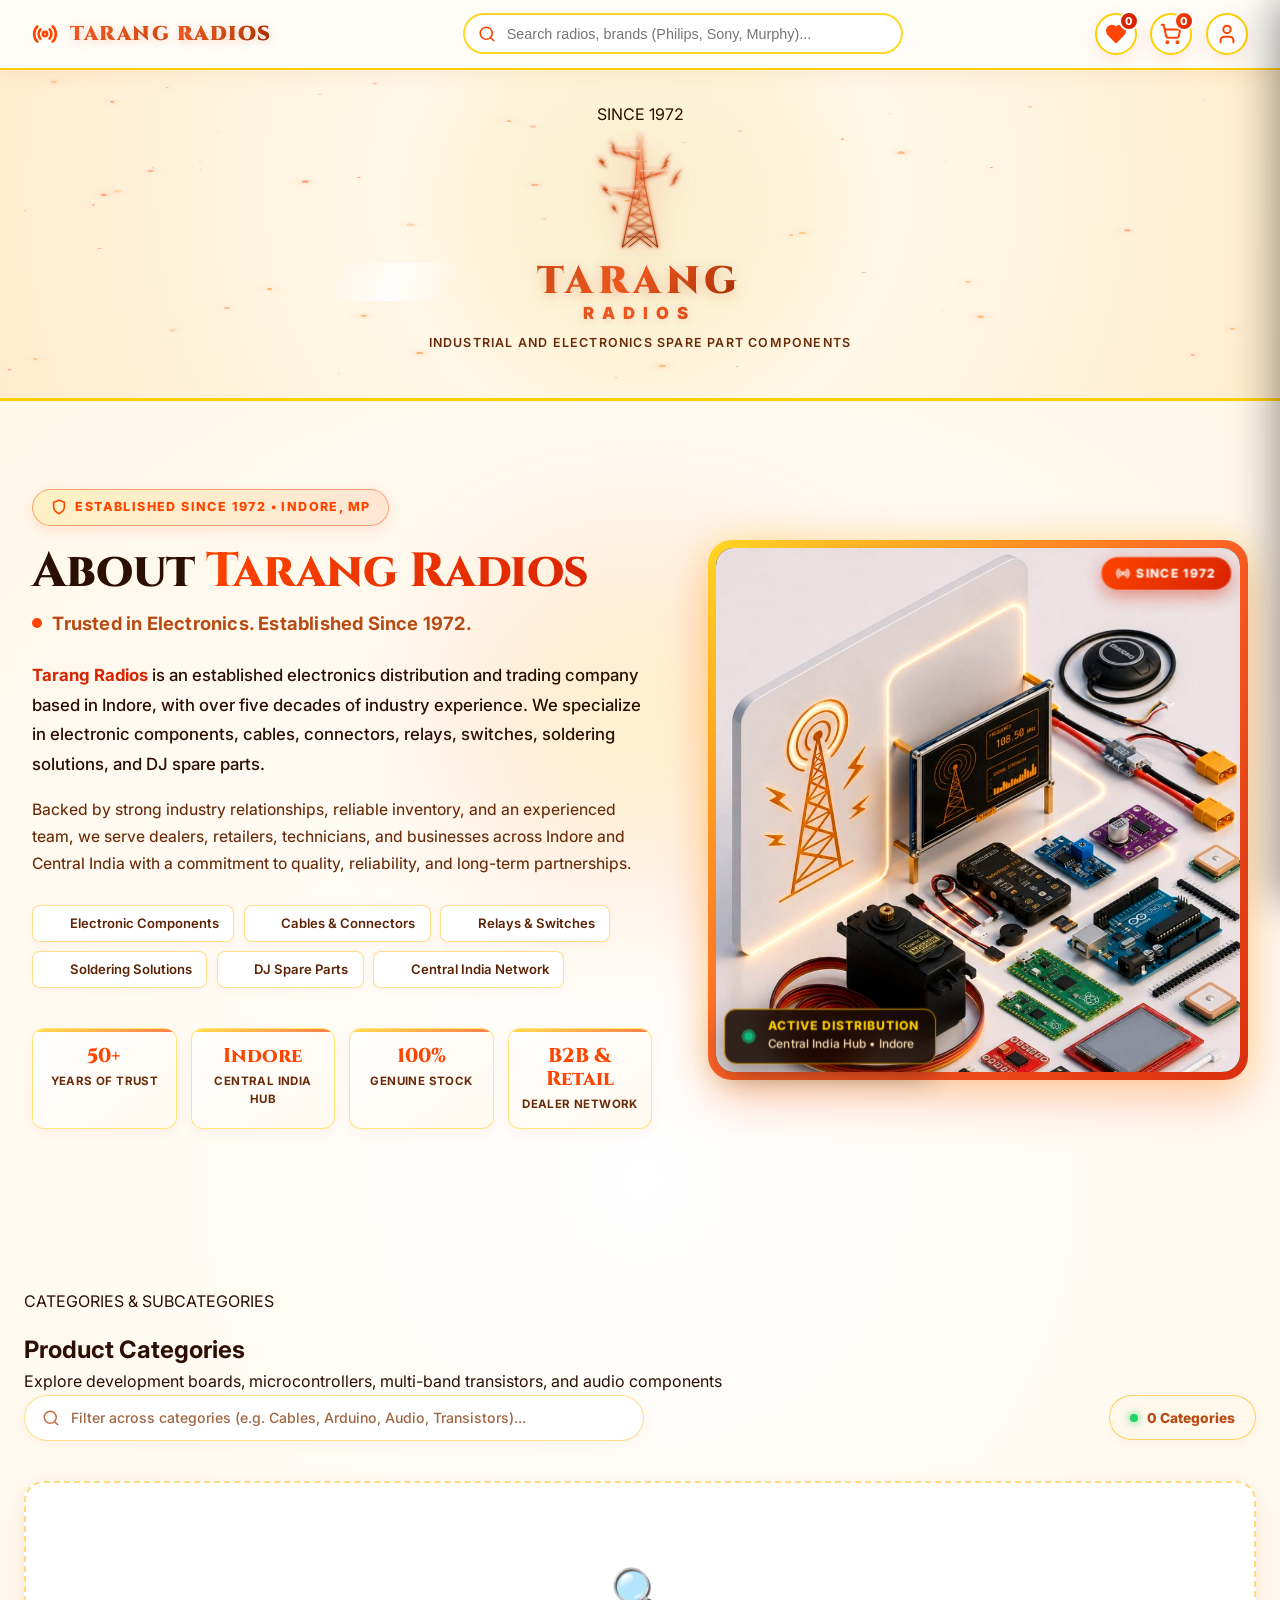
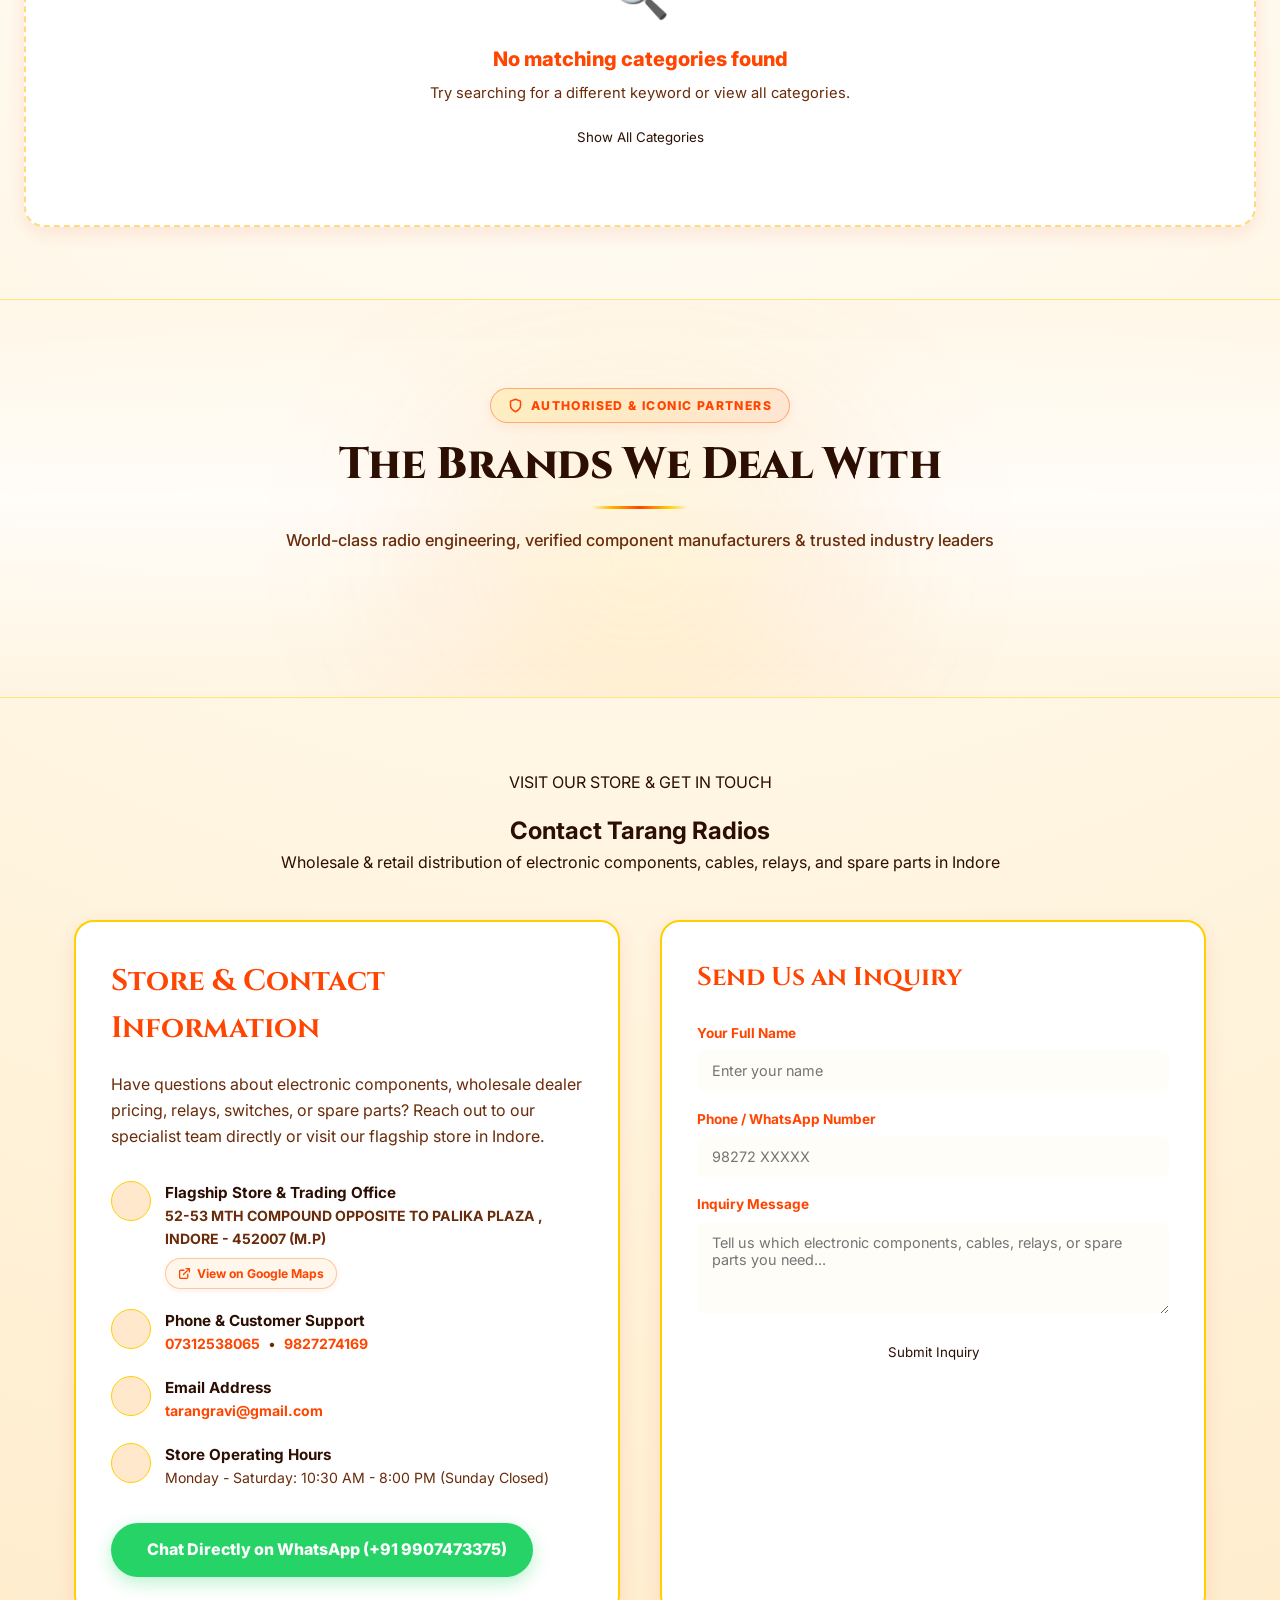
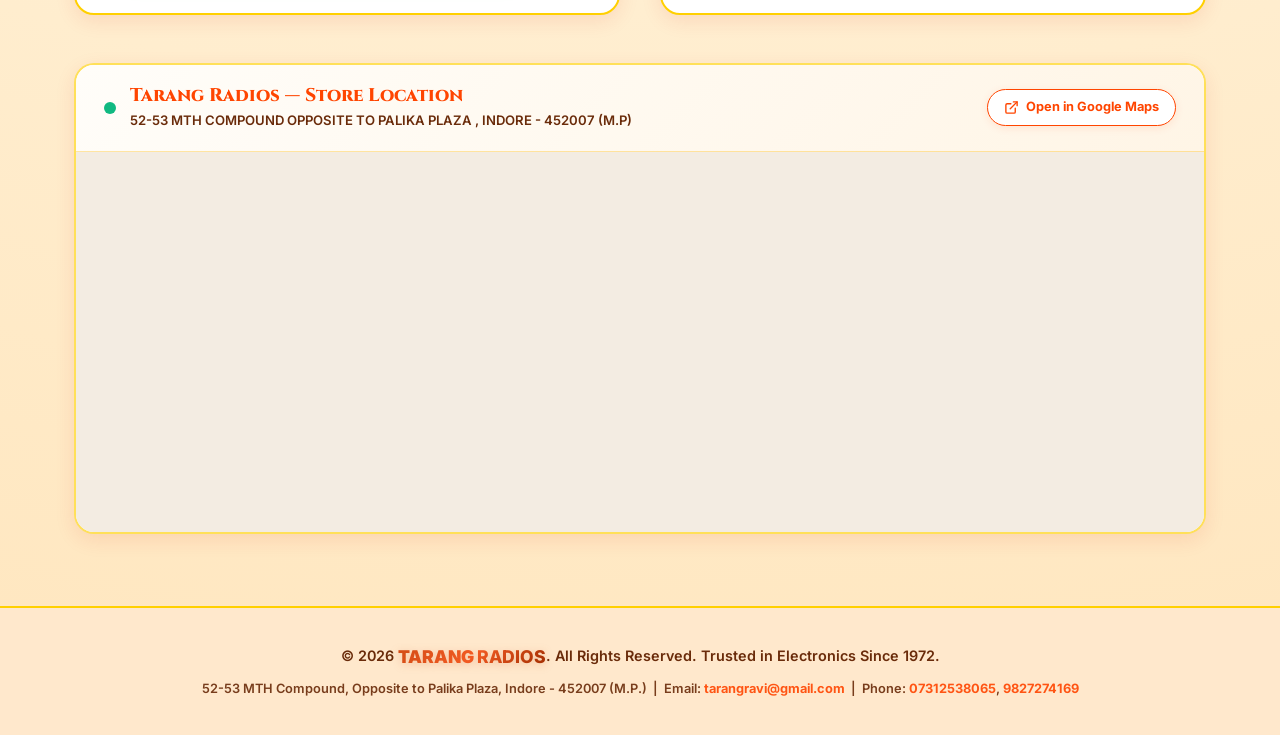
==== commit 3753dc32: "Add interactive shopping cart system with Add to Cart buttons, Cart Drawer, WhatsApp order integrati" ====
--- a/index.html
+++ b/index.html
@@ -45,6 +45,16 @@
         <span class="badge-count" id="wishlistBadge">0</span>
       </button>
 
+      <!-- Cart Trigger Button with Shopping Cart Logo -->
+      <button class="icon-btn" id="cartToggleBtn" title="View Shopping Cart" aria-label="Shopping Cart">
+        <svg xmlns="http://www.w3.org/2000/svg" width="22" height="22" viewBox="0 0 24 24" fill="none" stroke="var(--warm-orange)" stroke-width="2.2" stroke-linecap="round" stroke-linejoin="round">
+          <circle cx="8" cy="21" r="1"/>
+          <circle cx="19" cy="21" r="1"/>
+          <path d="M2.05 2.05h2l2.66 12.42a2 2 0 0 0 2 1.58h9.78a2 2 0 0 0 1.95-1.57l1.65-7.43H5.12"/>
+        </svg>
+        <span class="badge-count cart-badge-count" id="cartBadge">0</span>
+      </button>
+
       <!-- Profile Menu Trigger Button with User Logo -->
       <div class="profile-dropdown-wrapper">
         <button class="icon-btn" id="profileMenuBtn" title="Open Profile Menu" aria-label="Profile Menu">
@@ -74,6 +84,9 @@
           </div>
 
           <div class="profile-links">
+            <a href="#cart" class="profile-link-item" onclick="document.getElementById('cartToggleBtn').click();">
+              <svg xmlns="http://www.w3.org/2000/svg" width="18" height="18" viewBox="0 0 24 24" fill="none" stroke="currentColor" stroke-width="2" stroke-linecap="round" stroke-linejoin="round"><circle cx="8" cy="21" r="1"/><circle cx="19" cy="21" r="1"/><path d="M2.05 2.05h2l2.66 12.42a2 2 0 0 0 2 1.58h9.78a2 2 0 0 0 1.95-1.57l1.65-7.43H5.12"/></svg> Shopping Cart (<span id="profileCartCount">0</span>)
+            </a>
             <a href="#wishlist" class="profile-link-item" onclick="document.getElementById('wishlistToggleBtn').click();">
               <svg xmlns="http://www.w3.org/2000/svg" width="18" height="18" viewBox="0 0 24 24" fill="none" stroke="currentColor" stroke-width="2" stroke-linecap="round" stroke-linejoin="round"><path d="M19 14c1.49-1.46 3-3.21 3-5.5A5.5 5.5 0 0 0 16.5 3c-1.76 0-3 .5-4.5 2-1.5-1.5-2.74-2-4.5-2A5.5 5.5 0 0 0 2 8.5c0 2.3 1.5 4.05 3 5.5l7 7Z"/></svg> Saved Wishlist Items
             </a>
@@ -520,6 +533,72 @@
   </div>
 
   <!-- ==========================================================================
+       SIDE DRAWER: SHOPPING CART
+       ========================================================================== -->
+  <div class="side-drawer" id="cartDrawer" aria-label="Shopping Cart Drawer">
+    <div class="drawer-header">
+      <div style="display: flex; align-items: center; gap: 0.65rem;">
+        <svg xmlns="http://www.w3.org/2000/svg" width="22" height="22" viewBox="0 0 24 24" fill="none" stroke="var(--warm-orange)" stroke-width="2.3" stroke-linecap="round" stroke-linejoin="round">
+          <circle cx="8" cy="21" r="1"/>
+          <circle cx="19" cy="21" r="1"/>
+          <path d="M2.05 2.05h2l2.66 12.42a2 2 0 0 0 2 1.58h9.78a2 2 0 0 0 1.95-1.57l1.65-7.43H5.12"/>
+        </svg>
+        <h3 style="margin: 0; font-family: 'Cinzel', serif; font-size: 1.25rem; color: var(--warm-orange);">Shopping Cart</h3>
+      </div>
+      <button id="closeCartBtn" style="color: var(--warm-orange); font-size: 1.6rem; cursor: pointer; background: transparent; border: none;" aria-label="Close Cart">&times;</button>
+    </div>
+
+    <!-- Cart Items Scrollable Body -->
+    <div class="drawer-body" id="cartItemsContainer">
+      <!-- Dynamically populated by renderCart() -->
+    </div>
+
+    <!-- Cart Footer & Checkout Action Bar -->
+    <div class="cart-drawer-footer" id="cartFooter">
+      <div class="cart-summary-panel">
+        <div class="cart-summary-row">
+          <span class="cart-summary-label">Total Items</span>
+          <span class="cart-summary-value" id="cartTotalItems">0 Items</span>
+        </div>
+        <div class="cart-summary-row" id="cartSubtotalRow">
+          <span class="cart-summary-label">Estimated Total</span>
+          <span class="cart-grand-total" id="cartGrandTotal">₹0</span>
+        </div>
+      </div>
+
+      <div class="cart-actions-group">
+        <!-- Order Directly via WhatsApp (+91 9907473375) -->
+        <button class="cart-whatsapp-checkout-btn" id="cartWhatsAppBtn" onclick="window.checkoutViaWhatsApp()">
+          <svg width="19" height="19" viewBox="0 0 24 24" fill="currentColor"><path d="M.057 24l1.687-6.163c-1.041-1.804-1.588-3.849-1.587-5.946.003-6.556 5.338-11.891 11.893-11.891 3.181.001 6.167 1.24 8.413 3.488 2.245 2.248 3.481 5.236 3.48 8.414-.003 6.557-5.338 11.892-11.893 11.892-1.99-.001-3.951-.5-5.688-1.448l-6.305 1.654zm6.597-3.807c1.676.995 3.276 1.591 5.392 1.592 5.448 0 9.886-4.434 9.889-9.885.002-5.462-4.415-9.89-9.881-9.892-5.452 0-9.887 4.434-9.889 9.884-.001 2.225.651 3.891 1.746 5.634l-.999 3.648 3.742-.981zm11.387-5.464c-.074-.124-.272-.198-.57-.347-.297-.149-1.758-.868-2.031-.967-.272-.099-.47-.149-.669.149-.198.297-.768.967-.941 1.165-.173.198-.347.223-.644.074-.297-.149-1.255-.462-2.39-1.475-.883-.788-1.48-1.761-1.653-2.059-.173-.297-.018-.458.13-.606.134-.133.297-.347.446-.521.151-.172.2-.296.3-.495.099-.198.05-.372-.025-.521-.075-.148-.669-1.611-.916-2.206-.242-.579-.487-.501-.669-.51l-.57-.01c-.198 0-.52.074-.792.372s-1.04 1.016-1.04 2.479 1.065 2.876 1.213 3.074c.149.198 2.095 3.2 5.076 4.487.709.306 1.263.489 1.694.626.712.226 1.36.194 1.872.118.571-.085 1.758-.719 2.006-1.413.248-.695.248-1.29.173-1.414z"/></svg>
+          <span>Order via WhatsApp (+91 9907473375)</span>
+        </button>
+
+        <!-- Secondary: Prefill Web Inquiry Form -->
+        <button class="cart-inquiry-checkout-btn" id="cartInquiryBtn" onclick="window.checkoutViaInquiryForm()">
+          <svg width="16" height="16" viewBox="0 0 24 24" fill="none" stroke="currentColor" stroke-width="2.2" stroke-linecap="round" stroke-linejoin="round"><path d="M21 15a2 2 0 0 1-2 2H7l-4 4V5a2 2 0 0 1 2-2h14a2 2 0 0 1 2 2z"/></svg>
+          <span>Send as Web Inquiry</span>
+        </button>
+
+        <!-- Clear Cart -->
+        <button class="cart-clear-btn" id="cartClearBtn" onclick="window.clearCart()">
+          <svg width="13" height="13" viewBox="0 0 24 24" fill="none" stroke="currentColor" stroke-width="2" stroke-linecap="round" stroke-linejoin="round"><polyline points="3 6 5 6 21 6"></polyline><path d="M19 6v14a2 2 0 0 1-2 2H7a2 2 0 0 1-2-2V6m3 0V4a2 2 0 0 1 2-2h4a2 2 0 0 1 2 2v2"></path></svg>
+          <span>Clear Cart</span>
+        </button>
+      </div>
+    </div>
+  </div>
+
+  <!-- Floating Cart Notification Toast -->
+  <div id="cartToast" class="cart-toast" role="alert" aria-live="assertive">
+    <div class="cart-toast-icon">✓</div>
+    <div class="cart-toast-body">
+      <span class="cart-toast-title" id="cartToastTitle">Item added to cart</span>
+      <span class="cart-toast-sub" id="cartToastSub">View your cart anytime</span>
+    </div>
+    <button class="cart-toast-action" onclick="document.getElementById('cartToggleBtn').click()">View Cart</button>
+  </div>
+
+  <!-- ==========================================================================
        MODAL: SUBCATEGORY & PRODUCTS EXPANDER
        ========================================================================== -->
   <div class="modal-wrapper" id="subcategoryModal">
@@ -545,7 +624,13 @@
     <div class="image-zoom-content">
       <button class="image-zoom-close" id="closeZoomModalBtn">&times;</button>
       <img id="zoomedImageDisplay" src="" alt="Zoomed View" />
-      <div id="zoomedImageCaption" class="image-zoom-caption"></div>
+      <div class="image-zoom-footer">
+        <div id="zoomedImageCaption" class="image-zoom-caption"></div>
+        <button id="zoomAddToCartBtn" class="zoom-add-to-cart-btn" onclick="window.addZoomProductToCart()">
+          <svg width="16" height="16" viewBox="0 0 24 24" fill="none" stroke="currentColor" stroke-width="2.3" stroke-linecap="round" stroke-linejoin="round"><circle cx="8" cy="21" r="1"/><circle cx="19" cy="21" r="1"/><path d="M2.05 2.05h2l2.66 12.42a2 2 0 0 0 2 1.58h9.78a2 2 0 0 0 1.95-1.57l1.65-7.43H5.12"/></svg>
+          <span>Add to Cart</span>
+        </button>
+      </div>
     </div>
   </div>
 
--- a/css/styles.css
+++ b/css/styles.css
@@ -3004,12 +3004,71 @@
   min-height: 2.5rem;
 }
 
+.subcat-card-bottom-row {
+  margin-top: auto;
+  padding-top: 0.65rem;
+  border-top: 1.5px dashed rgba(255, 184, 0, 0.35);
+  display: flex;
+  align-items: center;
+  justify-content: space-between;
+  gap: 0.5rem;
+}
+
 .subcat-product-price {
-  font-size: 1.15rem;
+  font-size: 1.12rem;
   font-weight: 900;
   color: var(--warm-orange);
-  margin-top: auto;
   letter-spacing: 0.3px;
+  white-space: nowrap;
+}
+
+.subcat-cart-btn {
+  display: inline-flex;
+  align-items: center;
+  justify-content: center;
+  gap: 0.4rem;
+  padding: 0.48rem 0.85rem;
+  background: linear-gradient(135deg, #FF6600 0%, #D82300 100%);
+  color: #FFFFFF;
+  border: 1.5px solid transparent;
+  border-radius: var(--radius-full);
+  font-size: 0.78rem;
+  font-weight: 800;
+  cursor: pointer;
+  transition: all 0.25s cubic-bezier(0.16, 1, 0.3, 1);
+  box-shadow: 0 3px 10px rgba(216, 35, 0, 0.22);
+  white-space: nowrap;
+  user-select: none;
+}
+
+.subcat-cart-btn:hover {
+  transform: translateY(-2px);
+  box-shadow: 0 6px 16px rgba(216, 35, 0, 0.38);
+  filter: brightness(1.06);
+}
+
+.subcat-cart-btn:active {
+  transform: scale(0.96);
+}
+
+.subcat-cart-btn.in-cart {
+  background: #FFF7EB;
+  color: var(--warm-orange);
+  border-color: var(--warm-orange);
+  box-shadow: 0 2px 6px rgba(255, 69, 0, 0.12);
+}
+
+.subcat-cart-btn.in-cart:hover {
+  background: var(--warm-orange);
+  color: #FFFFFF;
+}
+
+.subcat-cart-btn.added-success {
+  background: #10B981 !important;
+  color: #FFFFFF !important;
+  border-color: #10B981 !important;
+  box-shadow: 0 4px 14px rgba(16, 185, 129, 0.4) !important;
+  transform: scale(1.04);
 }
 
 @media (max-width: 640px) {
@@ -3029,8 +3088,18 @@
     font-size: 0.82rem;
     min-height: 2.2rem;
   }
+  .subcat-card-bottom-row {
+    flex-direction: column;
+    align-items: stretch;
+    gap: 0.4rem;
+  }
   .subcat-product-price {
-    font-size: 0.98rem;
+    font-size: 0.95rem;
+  }
+  .subcat-cart-btn {
+    width: 100%;
+    font-size: 0.72rem;
+    padding: 0.4rem 0.5rem;
   }
 }
 
@@ -3318,3 +3387,451 @@
   font-weight: 700;
   text-align: center;
 }
+
+/* ==========================================================================
+   SHOPPING CART SYSTEM & DRAWER STYLING
+   ========================================================================== */
+
+/* Navbar Cart Badge */
+.cart-badge-count {
+  background: linear-gradient(135deg, #FF4500, #D82300);
+  transition: transform 0.2s ease;
+}
+
+.cart-badge-pulse {
+  animation: cartBadgeBounce 0.45s cubic-bezier(0.175, 0.885, 0.32, 1.275);
+}
+
+@keyframes cartBadgeBounce {
+  0% { transform: scale(1); }
+  50% { transform: scale(1.45); }
+  100% { transform: scale(1); }
+}
+
+/* Cart Drawer Specifics */
+#cartDrawer {
+  max-width: 440px;
+}
+
+.cart-drawer-footer {
+  padding: 1.25rem 1.4rem;
+  background: #FFFDF8;
+  border-top: 2px solid #FFE4C4;
+  box-shadow: 0 -4px 18px rgba(0, 0, 0, 0.05);
+}
+
+.cart-summary-panel {
+  background: #FFF8EE;
+  border: 1.5px solid rgba(255, 184, 0, 0.45);
+  border-radius: 12px;
+  padding: 0.85rem 1rem;
+  margin-bottom: 1rem;
+}
+
+.cart-summary-row {
+  display: flex;
+  justify-content: space-between;
+  align-items: center;
+  font-size: 0.88rem;
+  color: var(--text-muted);
+  font-weight: 600;
+}
+
+.cart-summary-row:not(:last-child) {
+  margin-bottom: 0.4rem;
+}
+
+.cart-summary-value {
+  color: var(--text-main);
+  font-weight: 700;
+}
+
+.cart-grand-total {
+  font-size: 1.35rem;
+  font-weight: 900;
+  color: var(--warm-orange);
+  font-family: 'Cinzel', serif;
+}
+
+.cart-actions-group {
+  display: flex;
+  flex-direction: column;
+  gap: 0.65rem;
+}
+
+.cart-whatsapp-checkout-btn {
+  display: flex;
+  align-items: center;
+  justify-content: center;
+  gap: 0.6rem;
+  width: 100%;
+  padding: 0.85rem 1.2rem;
+  background: #25D366;
+  color: #FFFFFF;
+  border: none;
+  border-radius: var(--radius-full);
+  font-size: 0.92rem;
+  font-weight: 800;
+  cursor: pointer;
+  box-shadow: 0 4px 14px rgba(37, 211, 102, 0.35);
+  transition: all 0.3s cubic-bezier(0.16, 1, 0.3, 1);
+}
+
+.cart-whatsapp-checkout-btn:hover {
+  background: #20BA56;
+  transform: translateY(-2px);
+  box-shadow: 0 8px 20px rgba(37, 211, 102, 0.45);
+}
+
+.cart-inquiry-checkout-btn {
+  display: flex;
+  align-items: center;
+  justify-content: center;
+  gap: 0.5rem;
+  width: 100%;
+  padding: 0.75rem 1.2rem;
+  background: #FFF9EF;
+  color: var(--warm-orange);
+  border: 1.6px solid var(--warm-orange);
+  border-radius: var(--radius-full);
+  font-size: 0.85rem;
+  font-weight: 800;
+  cursor: pointer;
+  transition: all 0.25s ease;
+}
+
+.cart-inquiry-checkout-btn:hover {
+  background: var(--warm-orange);
+  color: #FFFFFF;
+}
+
+.cart-clear-btn {
+  display: inline-flex;
+  align-items: center;
+  justify-content: center;
+  gap: 0.4rem;
+  background: transparent;
+  border: none;
+  color: var(--text-muted);
+  font-size: 0.76rem;
+  font-weight: 600;
+  cursor: pointer;
+  padding: 0.3rem 0;
+  transition: color 0.2s ease;
+  margin-top: 0.2rem;
+}
+
+.cart-clear-btn:hover {
+  color: #D82300;
+  text-decoration: underline;
+}
+
+/* Cart Item Card in Drawer */
+.cart-item-card {
+  display: flex;
+  gap: 0.85rem;
+  padding: 0.95rem;
+  background: #FFFFFF;
+  border: 1.5px solid rgba(255, 184, 0, 0.35);
+  border-radius: 12px;
+  margin-bottom: 0.85rem;
+  align-items: center;
+  box-shadow: 0 2px 8px rgba(0, 0, 0, 0.04);
+  transition: all 0.25s ease;
+}
+
+.cart-item-card:hover {
+  border-color: var(--warm-orange);
+  box-shadow: 0 4px 14px rgba(255, 69, 0, 0.1);
+}
+
+.cart-item-img {
+  width: 64px;
+  height: 64px;
+  object-fit: contain;
+  border-radius: 8px;
+  background: #FFFDF9;
+  border: 1px solid #FFE6C9;
+  padding: 3px;
+  flex-shrink: 0;
+}
+
+.cart-item-details {
+  flex: 1;
+  min-width: 0;
+}
+
+.cart-item-title {
+  font-size: 0.88rem;
+  font-weight: 800;
+  color: var(--text-main);
+  line-height: 1.25;
+  margin-bottom: 0.25rem;
+  display: -webkit-box;
+  -webkit-line-clamp: 2;
+  -webkit-box-orient: vertical;
+  overflow: hidden;
+}
+
+.cart-item-meta {
+  display: flex;
+  align-items: center;
+  gap: 0.5rem;
+  margin-bottom: 0.45rem;
+}
+
+.cart-item-subcat {
+  font-size: 0.72rem;
+  font-weight: 700;
+  color: #B84A14;
+  background: #FFF3E0;
+  padding: 1px 6px;
+  border-radius: 4px;
+}
+
+.cart-item-price {
+  font-size: 0.85rem;
+  font-weight: 800;
+  color: var(--warm-orange);
+}
+
+.cart-item-bottom-row {
+  display: flex;
+  align-items: center;
+  justify-content: space-between;
+}
+
+.cart-qty-stepper {
+  display: inline-flex;
+  align-items: center;
+  border: 1.4px solid rgba(255, 184, 0, 0.5);
+  border-radius: 9999px;
+  background: #FFFDF8;
+  overflow: hidden;
+}
+
+.cart-qty-btn {
+  width: 26px;
+  height: 26px;
+  border: none;
+  background: transparent;
+  color: var(--warm-orange);
+  font-size: 1rem;
+  font-weight: 800;
+  cursor: pointer;
+  display: flex;
+  align-items: center;
+  justify-content: center;
+  transition: background 0.15s ease;
+}
+
+.cart-qty-btn:hover {
+  background: #FFE8CC;
+}
+
+.cart-qty-val {
+  min-width: 24px;
+  text-align: center;
+  font-size: 0.82rem;
+  font-weight: 800;
+  color: var(--text-main);
+}
+
+.cart-item-total {
+  font-size: 0.95rem;
+  font-weight: 900;
+  color: var(--warm-orange);
+}
+
+.cart-item-delete {
+  background: transparent;
+  border: none;
+  color: #D82300;
+  opacity: 0.65;
+  font-size: 1.15rem;
+  cursor: pointer;
+  padding: 4px;
+  margin-left: 0.35rem;
+  transition: all 0.2s ease;
+}
+
+.cart-item-delete:hover {
+  opacity: 1;
+  transform: scale(1.15);
+}
+
+/* Empty State */
+.cart-empty-state {
+  text-align: center;
+  padding: 3.5rem 1rem;
+  color: var(--text-muted);
+}
+
+.cart-empty-icon {
+  font-size: 3.2rem;
+  margin-bottom: 1rem;
+  display: inline-block;
+  animation: cartFloat 3s ease-in-out infinite;
+}
+
+@keyframes cartFloat {
+  0%, 100% { transform: translateY(0); }
+  50% { transform: translateY(-8px); }
+}
+
+.cart-empty-title {
+  font-family: 'Cinzel', serif;
+  font-size: 1.25rem;
+  color: var(--text-main);
+  font-weight: 800;
+  margin-bottom: 0.5rem;
+}
+
+.cart-empty-desc {
+  font-size: 0.85rem;
+  max-width: 260px;
+  margin: 0 auto 1.5rem auto;
+  line-height: 1.5;
+}
+
+.cart-shop-now-btn {
+  display: inline-flex;
+  align-items: center;
+  gap: 0.5rem;
+  padding: 0.65rem 1.4rem;
+  background: linear-gradient(135deg, #FF6600 0%, #D82300 100%);
+  color: #FFFFFF;
+  border-radius: var(--radius-full);
+  font-weight: 800;
+  font-size: 0.85rem;
+  text-decoration: none;
+  box-shadow: 0 4px 12px rgba(216, 35, 0, 0.25);
+  transition: all 0.25s ease;
+}
+
+.cart-shop-now-btn:hover {
+  transform: translateY(-2px);
+  box-shadow: 0 8px 18px rgba(216, 35, 0, 0.35);
+}
+
+/* Floating Notification Toast */
+.cart-toast {
+  position: fixed;
+  bottom: 1.75rem;
+  right: 1.75rem;
+  z-index: 999;
+  background: rgba(44, 14, 2, 0.94);
+  backdrop-filter: blur(10px);
+  -webkit-backdrop-filter: blur(10px);
+  border: 1.5px solid rgba(255, 184, 0, 0.6);
+  border-radius: 16px;
+  padding: 0.85rem 1.2rem;
+  display: flex;
+  align-items: center;
+  gap: 0.85rem;
+  color: #FFFFFF;
+  box-shadow: 0 12px 35px rgba(0, 0, 0, 0.35);
+  transform: translateY(120%);
+  opacity: 0;
+  pointer-events: none;
+  transition: all 0.35s cubic-bezier(0.16, 1, 0.3, 1);
+  max-width: 380px;
+}
+
+.cart-toast.show {
+  transform: translateY(0);
+  opacity: 1;
+  pointer-events: auto;
+}
+
+.cart-toast-icon {
+  width: 28px;
+  height: 28px;
+  border-radius: 50%;
+  background: #10B981;
+  color: #FFFFFF;
+  display: flex;
+  align-items: center;
+  justify-content: center;
+  font-weight: 900;
+  font-size: 0.85rem;
+  flex-shrink: 0;
+}
+
+.cart-toast-body {
+  display: flex;
+  flex-direction: column;
+  min-width: 0;
+  flex: 1;
+}
+
+.cart-toast-title {
+  font-size: 0.84rem;
+  font-weight: 800;
+  color: #FFFFFF;
+  white-space: nowrap;
+  overflow: hidden;
+  text-overflow: ellipsis;
+}
+
+.cart-toast-sub {
+  font-size: 0.72rem;
+  color: #FFE0B2;
+}
+
+.cart-toast-action {
+  background: var(--warm-orange);
+  color: #FFFFFF;
+  border: none;
+  border-radius: 9999px;
+  padding: 0.35rem 0.8rem;
+  font-size: 0.75rem;
+  font-weight: 800;
+  cursor: pointer;
+  white-space: nowrap;
+  transition: background 0.2s ease;
+}
+
+.cart-toast-action:hover {
+  background: #FF6600;
+}
+
+/* Image Zoom Modal Footer */
+.image-zoom-footer {
+  display: flex;
+  align-items: center;
+  justify-content: space-between;
+  margin-top: 1rem;
+  gap: 1rem;
+  flex-wrap: wrap;
+}
+
+.zoom-add-to-cart-btn {
+  display: inline-flex;
+  align-items: center;
+  gap: 0.45rem;
+  padding: 0.55rem 1.15rem;
+  background: linear-gradient(135deg, #FF6600 0%, #D82300 100%);
+  color: #FFFFFF;
+  border: none;
+  border-radius: var(--radius-full);
+  font-weight: 800;
+  font-size: 0.85rem;
+  cursor: pointer;
+  transition: all 0.25s ease;
+  box-shadow: 0 4px 14px rgba(216, 35, 0, 0.4);
+}
+
+.zoom-add-to-cart-btn:hover {
+  transform: translateY(-2px);
+  box-shadow: 0 6px 20px rgba(216, 35, 0, 0.55);
+}
+
+@media (max-width: 640px) {
+  .cart-toast {
+    right: 1rem;
+    left: 1rem;
+    max-width: none;
+  }
+}
+
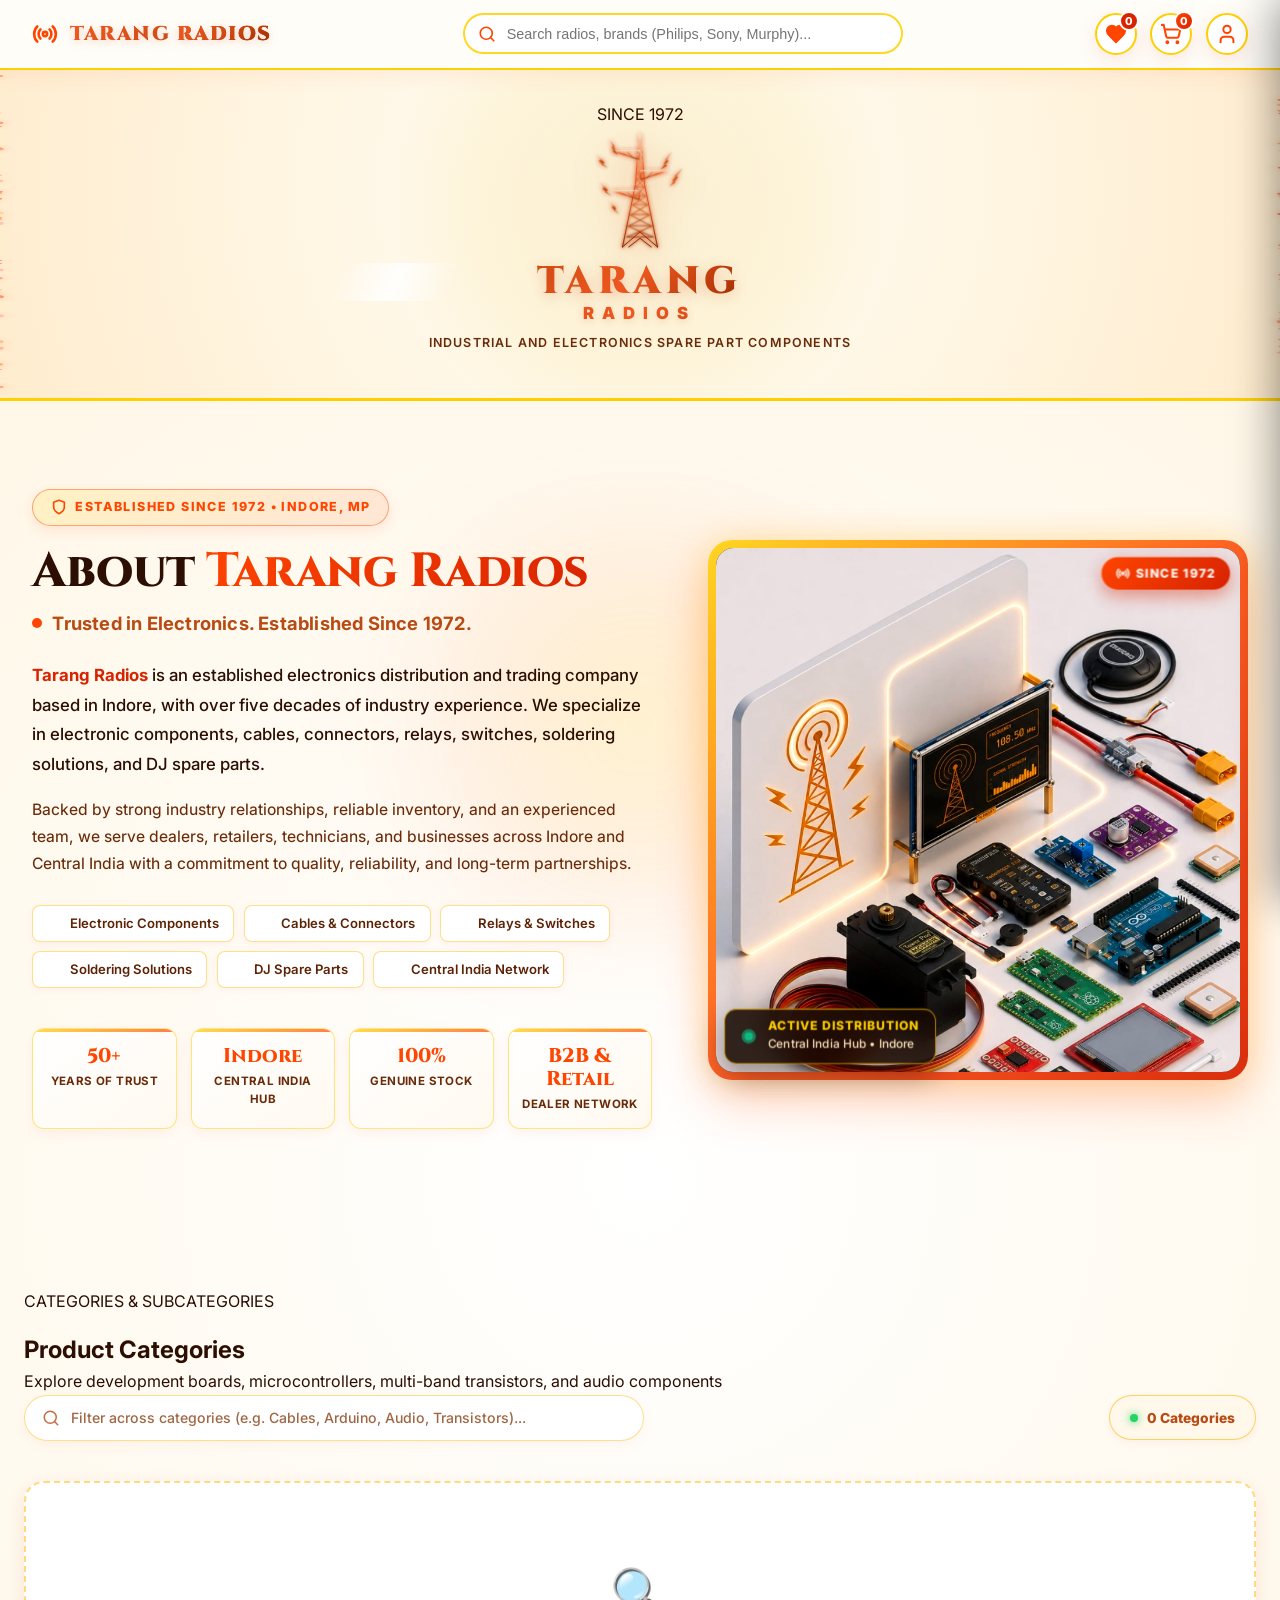
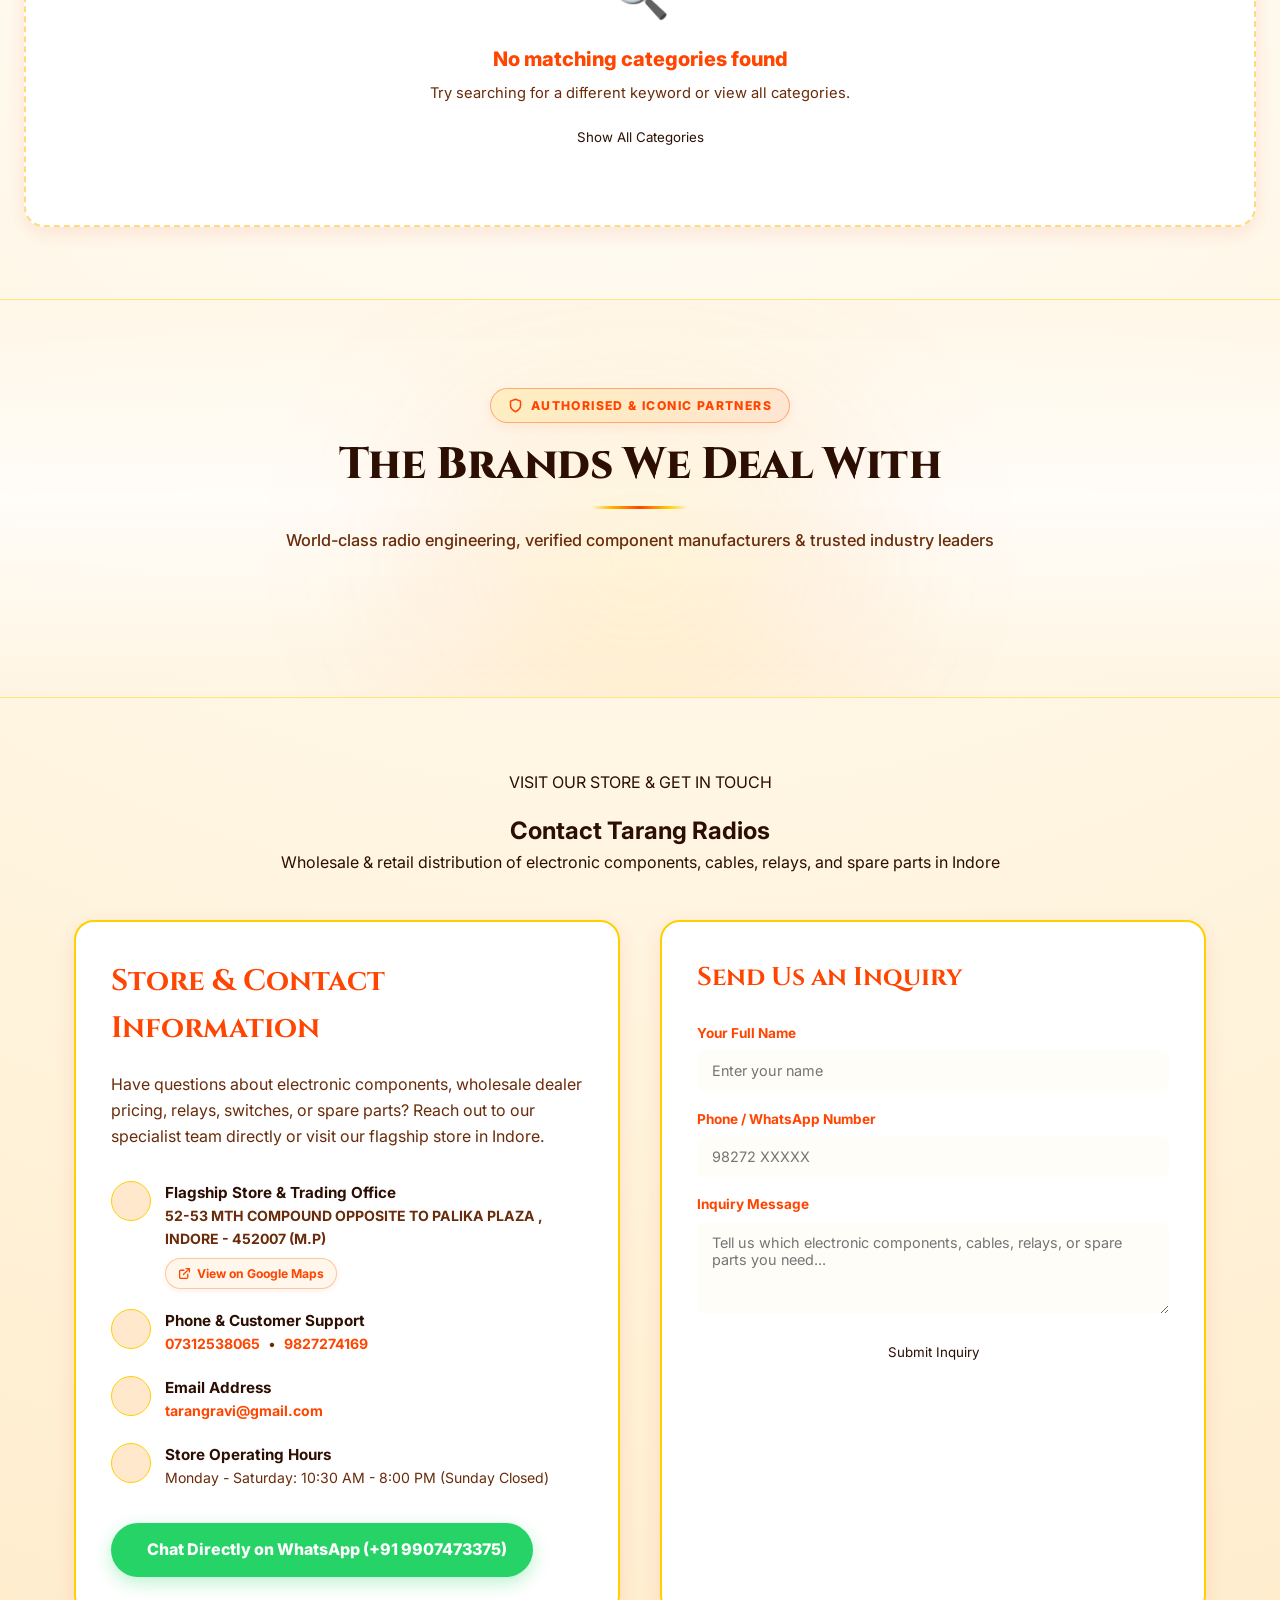
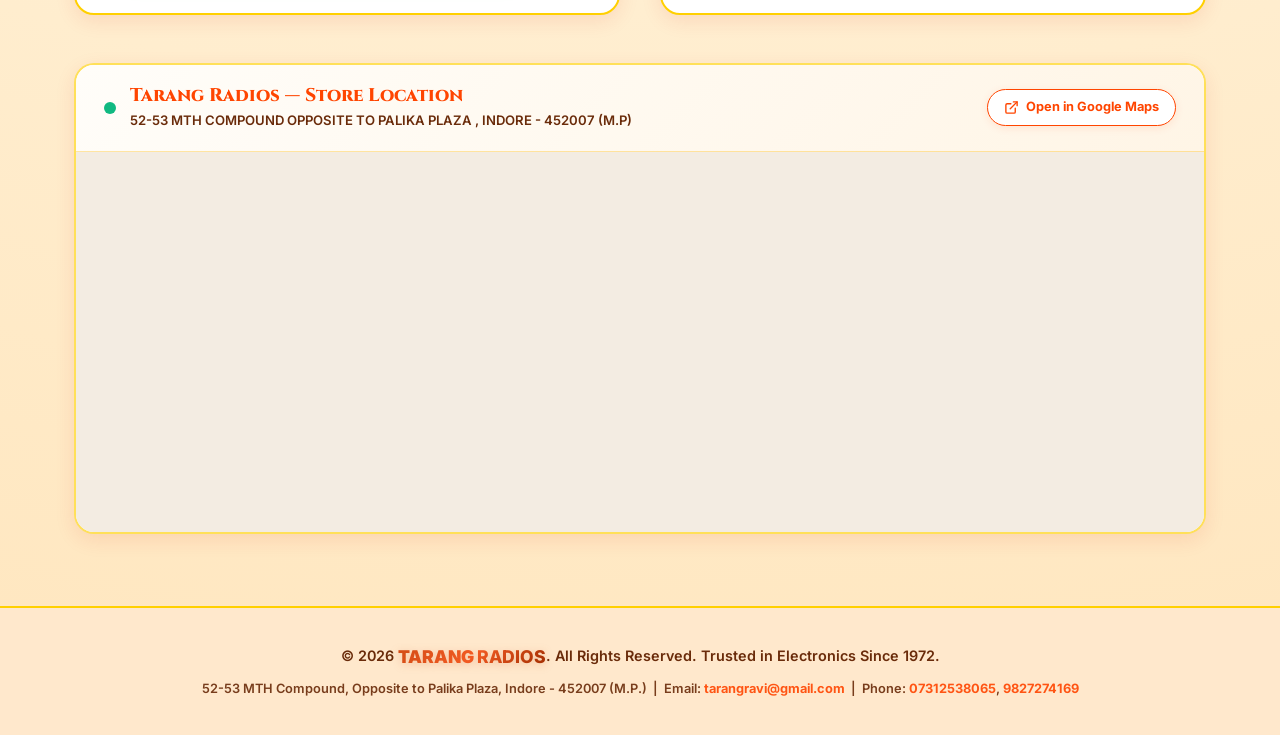
==== commit 194c80d9: "Add secret passcode protection for viewing product prices and configuration instructions" ====
--- a/index.html
+++ b/index.html
@@ -71,16 +71,20 @@
             </div>
           </div>
 
-          <!-- Price Hide/Show Switch Control -->
-          <div class="price-toggle-box">
-            <div class="toggle-info">
-              <h4>Hide Product Prices</h4>
-              <p id="priceToggleStatusText">Mask prices across site</p>
+          <!-- Price Access Protection Card -->
+          <div class="price-access-card" id="priceAccessCard">
+            <div class="price-access-header">
+              <div class="price-status-badge" id="priceStatusBadge">
+                <span id="priceStatusIcon">🔒</span>
+                <span id="priceStatusText">Prices Protected</span>
+              </div>
             </div>
-            <label class="switch">
-              <input type="checkbox" id="priceToggleInput">
-              <span class="slider"></span>
-            </label>
+            <p class="price-access-sub" id="priceAccessSub">Enter access code to reveal wholesale & retail prices.</p>
+            <button type="button" class="price-access-btn" id="priceAccessActionBtn" onclick="window.handlePriceAccessAction()">
+              <svg id="priceActionSvgLock" width="15" height="15" viewBox="0 0 24 24" fill="none" stroke="currentColor" stroke-width="2.2" stroke-linecap="round" stroke-linejoin="round"><rect x="3" y="11" width="18" height="11" rx="2" ry="2"/><path d="M7 11V7a5 5 0 0 1 9.9-1"/></svg>
+              <svg id="priceActionSvgUnlock" width="15" height="15" viewBox="0 0 24 24" fill="none" stroke="currentColor" stroke-width="2.2" stroke-linecap="round" stroke-linejoin="round" style="display: none;"><rect x="3" y="11" width="18" height="11" rx="2" ry="2"/><path d="M7 11V7a5 5 0 0 1 10 0v4"/></svg>
+              <span id="priceActionBtnText">Unlock Prices</span>
+            </button>
           </div>
 
           <div class="profile-links">
@@ -634,6 +638,63 @@
     </div>
   </div>
 
+  <!-- ==========================================================================
+       MODAL: PRICE ACCESS PASSCODE PROTECTION
+       ========================================================================== -->
+  <div class="modal-wrapper" id="pricePasscodeModal" role="dialog" aria-modal="true" aria-labelledby="passcodeModalTitle">
+    <div class="modal-content-box price-modal-box">
+      <button class="modal-close-btn" id="closePasscodeModalBtn" onclick="window.closePricePasscodeModal()">&times;</button>
+      
+      <div class="price-modal-header">
+        <div class="price-modal-icon-badge">
+          <svg width="26" height="26" viewBox="0 0 24 24" fill="none" stroke="var(--warm-orange)" stroke-width="2.2" stroke-linecap="round" stroke-linejoin="round">
+            <rect x="3" y="11" width="18" height="11" rx="2" ry="2"/>
+            <path d="M7 11V7a5 5 0 0 1 10 0v4"/>
+          </svg>
+        </div>
+        <h3 id="passcodeModalTitle" class="price-modal-title">Tarang Radios — Price Access</h3>
+        <p class="price-modal-subtitle">Enter your secret dealer/customer access code to unlock and view product pricing.</p>
+      </div>
+
+      <form id="pricePasscodeForm" onsubmit="window.submitPricePasscode(event)">
+        <div class="passcode-input-wrapper">
+          <input 
+            type="password" 
+            id="pricePasscodeInput" 
+            class="passcode-input" 
+            placeholder="Enter access code (e.g. 1972)" 
+            autocomplete="off" 
+            required 
+          />
+          <button type="button" class="passcode-toggle-eye" id="passcodeToggleEye" onclick="window.togglePasscodeVisibility()" title="Show/Hide Code" aria-label="Toggle code visibility">
+            <svg id="eyeIconOpen" width="18" height="18" viewBox="0 0 24 24" fill="none" stroke="currentColor" stroke-width="2.2" stroke-linecap="round" stroke-linejoin="round"><path d="M2 12s3-7 10-7 10 7 10 7-3 7-10 7-10-7-10-7Z"/><circle cx="12" cy="12" r="3"/></svg>
+            <svg id="eyeIconClosed" width="18" height="18" viewBox="0 0 24 24" fill="none" stroke="currentColor" stroke-width="2.2" stroke-linecap="round" stroke-linejoin="round" style="display: none;"><path d="M9.88 9.88a3 3 0 1 0 4.24 4.24"/><path d="M10.73 5.08A10.43 10.43 0 0 1 12 5c7 0 10 7 10 7a13.16 13.16 0 0 1-1.67 2.68"/><path d="M6.61 6.61A13.526 13.526 0 0 0 2 12s3 7 10 7a9.74 9.74 0 0 0 5.39-1.61"/><line x1="2" x2="22" y1="2" y2="22"/></svg>
+          </button>
+        </div>
+
+        <div id="passcodeErrorBox" class="passcode-error-box" style="display: none;"></div>
+
+        <div class="price-modal-actions">
+          <button type="submit" class="btn-primary" id="pricePasscodeSubmitBtn" style="flex: 1; justify-content: center;">
+            <svg width="17" height="17" viewBox="0 0 24 24" fill="none" stroke="currentColor" stroke-width="2.2" stroke-linecap="round" stroke-linejoin="round"><rect x="3" y="11" width="18" height="11" rx="2" ry="2"/><path d="M7 11V7a5 5 0 0 1 9.9-1"/></svg>
+            <span id="pricePasscodeSubmitText">Unlock Prices</span>
+          </button>
+          <button type="button" class="price-modal-cancel-btn" onclick="window.closePricePasscodeModal()">
+            Cancel
+          </button>
+        </div>
+      </form>
+
+      <div class="price-modal-footer">
+        <span>Need the code?</span>
+        <a href="https://wa.me/919907473375?text=Hello%20Tarang%20Radios,%20I%20would%20like%20to%20request%20the%20dealer%20price%20access%20code%20to%20view%20component%20pricing." target="_blank" rel="noopener noreferrer" class="price-modal-whatsapp-link">
+          <svg width="15" height="15" viewBox="0 0 24 24" fill="currentColor"><path d="M.057 24l1.687-6.163c-1.041-1.804-1.588-3.849-1.587-5.946.003-6.556 5.338-11.891 11.893-11.891 3.181.001 6.167 1.24 8.413 3.488 2.245 2.248 3.481 5.236 3.48 8.414-.003 6.557-5.338 11.892-11.893 11.892-1.99-.001-3.951-.5-5.688-1.448l-6.305 1.654zm6.597-3.807c1.676.995 3.276 1.591 5.392 1.592 5.448 0 9.886-4.434 9.889-9.885.002-5.462-4.415-9.89-9.881-9.892-5.452 0-9.887 4.434-9.889 9.884-.001 2.225.651 3.891 1.746 5.634l-.999 3.648 3.742-.981zm11.387-5.464c-.074-.124-.272-.198-.57-.347-.297-.149-1.758-.868-2.031-.967-.272-.099-.47-.149-.669.149-.198.297-.768.967-.941 1.165-.173.198-.347.223-.644.074-.297-.149-1.255-.462-2.39-1.475-.883-.788-1.48-1.761-1.653-2.059-.173-.297-.018-.458.13-.606.134-.133.297-.347.446-.521.151-.172.2-.296.3-.495.099-.198.05-.372-.025-.521-.075-.148-.669-1.611-.916-2.206-.242-.579-.487-.501-.669-.51l-.57-.01c-.198 0-.52.074-.792.372s-1.04 1.016-1.04 2.479 1.065 2.876 1.213 3.074c.149.198 2.095 3.2 5.076 4.487.709.306 1.263.489 1.694.626.712.226 1.36.194 1.872.118.571-.085 1.758-.719 2.006-1.413.248-.695.248-1.29.173-1.414z"/></svg>
+          <span>Ask on WhatsApp (+91 9907473375)</span>
+        </a>
+      </div>
+    </div>
+  </div>
+
   <!-- JavaScript Modules -->
   <script src="js/productsData.js"></script>
   <script src="js/dome3d.js"></script>
--- a/css/styles.css
+++ b/css/styles.css
@@ -3835,3 +3835,274 @@
   }
 }
 
+/* ==========================================================================
+   PRICE ACCESS PROTECTION & PASSCODE MODAL
+   ========================================================================== */
+
+/* Profile Menu Price Access Card */
+.price-access-card {
+  background: #FFF8EE;
+  border: 1.5px solid rgba(255, 184, 0, 0.45);
+  border-radius: 12px;
+  padding: 0.95rem;
+  margin: 0.75rem 0 1rem 0;
+  box-shadow: 0 2px 8px rgba(0, 0, 0, 0.03);
+}
+
+.price-access-header {
+  display: flex;
+  justify-content: space-between;
+  align-items: center;
+  margin-bottom: 0.4rem;
+}
+
+.price-status-badge {
+  display: inline-flex;
+  align-items: center;
+  gap: 0.35rem;
+  font-size: 0.76rem;
+  font-weight: 800;
+  padding: 0.25rem 0.65rem;
+  border-radius: 9999px;
+  background: #FEF2F2;
+  color: #DC2626;
+  border: 1px solid rgba(220, 38, 38, 0.25);
+  transition: all 0.3s ease;
+}
+
+.price-status-badge.unlocked {
+  background: #ECFDF5;
+  color: #059669;
+  border-color: rgba(5, 150, 105, 0.3);
+}
+
+.price-access-sub {
+  font-size: 0.76rem;
+  color: var(--text-muted);
+  line-height: 1.35;
+  margin-bottom: 0.75rem;
+}
+
+.price-access-btn {
+  display: inline-flex;
+  align-items: center;
+  justify-content: center;
+  gap: 0.45rem;
+  width: 100%;
+  padding: 0.52rem 0.9rem;
+  background: linear-gradient(135deg, #FF6600 0%, #D82300 100%);
+  color: #FFFFFF;
+  border: none;
+  border-radius: var(--radius-full);
+  font-size: 0.8rem;
+  font-weight: 800;
+  cursor: pointer;
+  transition: all 0.25s ease;
+  box-shadow: 0 3px 8px rgba(216, 35, 0, 0.2);
+}
+
+.price-access-btn:hover {
+  transform: translateY(-1px);
+  box-shadow: 0 5px 14px rgba(216, 35, 0, 0.32);
+}
+
+.price-access-btn.locked-state {
+  background: #FFFFFF;
+  color: var(--warm-orange);
+  border: 1.4px solid var(--warm-orange);
+  box-shadow: none;
+}
+
+.price-access-btn.locked-state:hover {
+  background: #FFF3E0;
+}
+
+/* Product Card Locked Price Badge */
+.subcat-price-locked {
+  display: inline-flex;
+  align-items: center;
+  gap: 0.35rem;
+  font-size: 0.76rem;
+  font-weight: 800;
+  color: #9A3412;
+  background: #FFF5E5;
+  border: 1.2px solid rgba(255, 184, 0, 0.55);
+  padding: 0.28rem 0.65rem;
+  border-radius: 6px;
+  cursor: pointer;
+  transition: all 0.25s ease;
+  user-select: none;
+}
+
+.subcat-price-locked:hover {
+  background: var(--warm-orange);
+  color: #FFFFFF;
+  border-color: var(--warm-orange);
+  transform: translateY(-1px);
+  box-shadow: 0 3px 10px rgba(255, 69, 0, 0.25);
+}
+
+.subcat-price-locked .unlock-hint {
+  font-size: 0.68rem;
+  text-decoration: underline;
+  opacity: 0.85;
+}
+
+/* Passcode Modal Styling */
+.price-modal-box {
+  max-width: 460px;
+  padding: 2.2rem;
+  border: 2.5px solid rgba(255, 184, 0, 0.7);
+  border-radius: 20px;
+}
+
+.price-modal-header {
+  text-align: center;
+  margin-bottom: 1.6rem;
+}
+
+.price-modal-icon-badge {
+  width: 54px;
+  height: 54px;
+  margin: 0 auto 1rem auto;
+  border-radius: 50%;
+  background: #FFF4E0;
+  border: 2px solid var(--honey-yellow);
+  display: flex;
+  align-items: center;
+  justify-content: center;
+  box-shadow: 0 4px 14px rgba(255, 69, 0, 0.12);
+}
+
+.price-modal-title {
+  font-family: 'Cinzel', serif;
+  font-size: 1.35rem;
+  font-weight: 900;
+  color: var(--warm-orange);
+  line-height: 1.25;
+  margin-bottom: 0.45rem;
+}
+
+.price-modal-subtitle {
+  font-size: 0.86rem;
+  color: var(--text-muted);
+  line-height: 1.45;
+}
+
+.passcode-input-wrapper {
+  position: relative;
+  display: flex;
+  align-items: center;
+  margin-bottom: 0.5rem;
+}
+
+.passcode-input {
+  width: 100%;
+  padding: 0.85rem 3rem 0.85rem 1.1rem;
+  border: 2px solid rgba(255, 184, 0, 0.6);
+  border-radius: 12px;
+  font-size: 1.1rem;
+  font-weight: 700;
+  letter-spacing: 2px;
+  background: #FFFDF9;
+  color: var(--text-main);
+  outline: none;
+  transition: all 0.25s ease;
+}
+
+.passcode-input:focus {
+  border-color: var(--warm-orange);
+  background: #FFFFFF;
+  box-shadow: 0 0 0 4px rgba(255, 69, 0, 0.14);
+}
+
+.passcode-toggle-eye {
+  position: absolute;
+  right: 12px;
+  background: transparent;
+  border: none;
+  color: var(--text-muted);
+  cursor: pointer;
+  padding: 4px;
+  display: flex;
+  align-items: center;
+  justify-content: center;
+  transition: color 0.2s ease;
+}
+
+.passcode-toggle-eye:hover {
+  color: var(--warm-orange);
+}
+
+.passcode-error-box {
+  background: #FEF2F2;
+  border: 1.5px solid #FCA5A5;
+  color: #B91C1C;
+  padding: 0.65rem 0.9rem;
+  border-radius: 8px;
+  font-size: 0.82rem;
+  font-weight: 600;
+  margin-top: 0.6rem;
+  line-height: 1.35;
+  animation: shakeX 0.4s ease;
+}
+
+@keyframes shakeX {
+  0%, 100% { transform: translateX(0); }
+  20%, 60% { transform: translateX(-6px); }
+  40%, 80% { transform: translateX(6px); }
+}
+
+.price-modal-actions {
+  display: flex;
+  gap: 0.75rem;
+  margin-top: 1.4rem;
+}
+
+.price-modal-cancel-btn {
+  padding: 0.75rem 1.4rem;
+  background: #FFF8EE;
+  border: 1.5px solid rgba(255, 184, 0, 0.45);
+  border-radius: var(--radius-full);
+  color: var(--text-main);
+  font-size: 0.88rem;
+  font-weight: 700;
+  cursor: pointer;
+  transition: all 0.2s ease;
+}
+
+.price-modal-cancel-btn:hover {
+  background: #FFEAC2;
+  border-color: var(--warm-orange);
+}
+
+.price-modal-footer {
+  margin-top: 1.5rem;
+  padding-top: 1.1rem;
+  border-top: 1.5px dashed #FFE6C9;
+  text-align: center;
+  font-size: 0.8rem;
+  color: var(--text-muted);
+  display: flex;
+  flex-direction: column;
+  gap: 0.4rem;
+  align-items: center;
+}
+
+.price-modal-whatsapp-link {
+  display: inline-flex;
+  align-items: center;
+  gap: 0.4rem;
+  color: #15803D;
+  font-weight: 700;
+  text-decoration: none;
+  font-size: 0.82rem;
+  transition: color 0.2s ease;
+}
+
+.price-modal-whatsapp-link:hover {
+  color: #166534;
+  text-decoration: underline;
+}
+
+
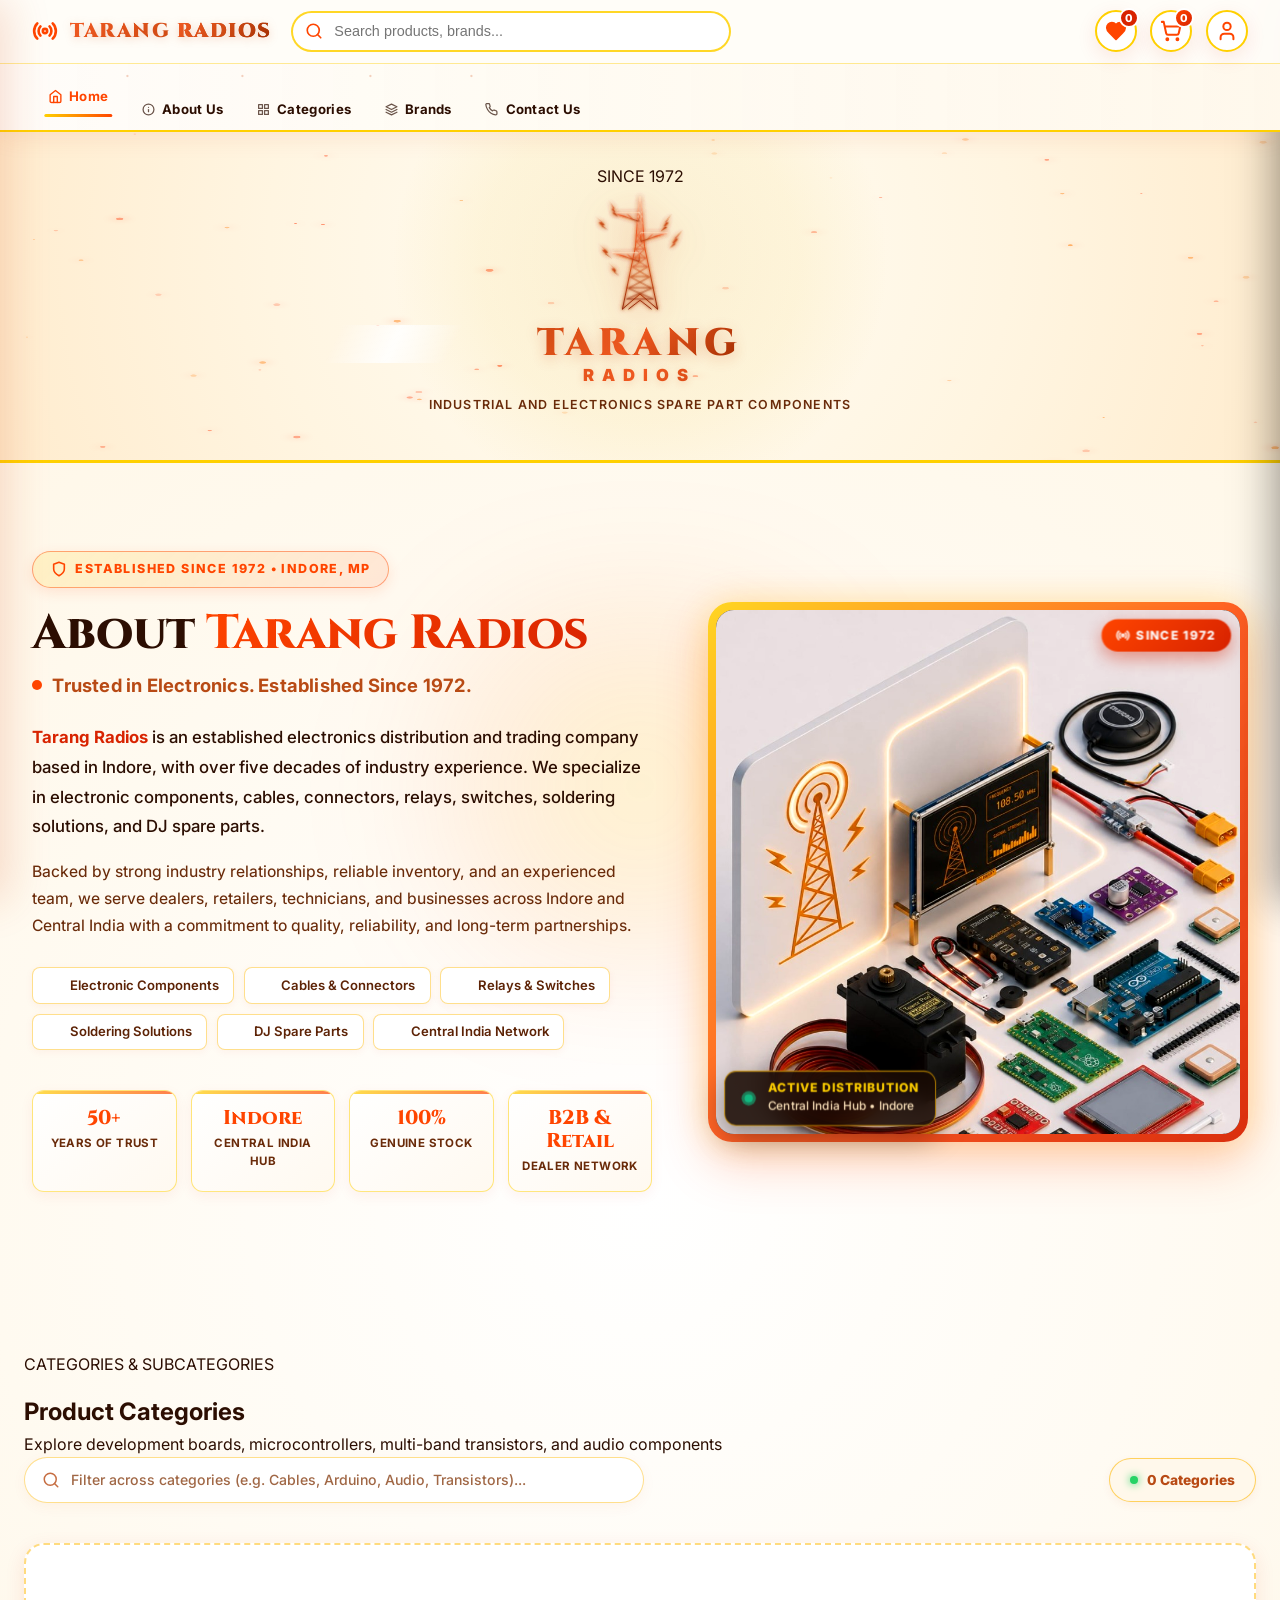
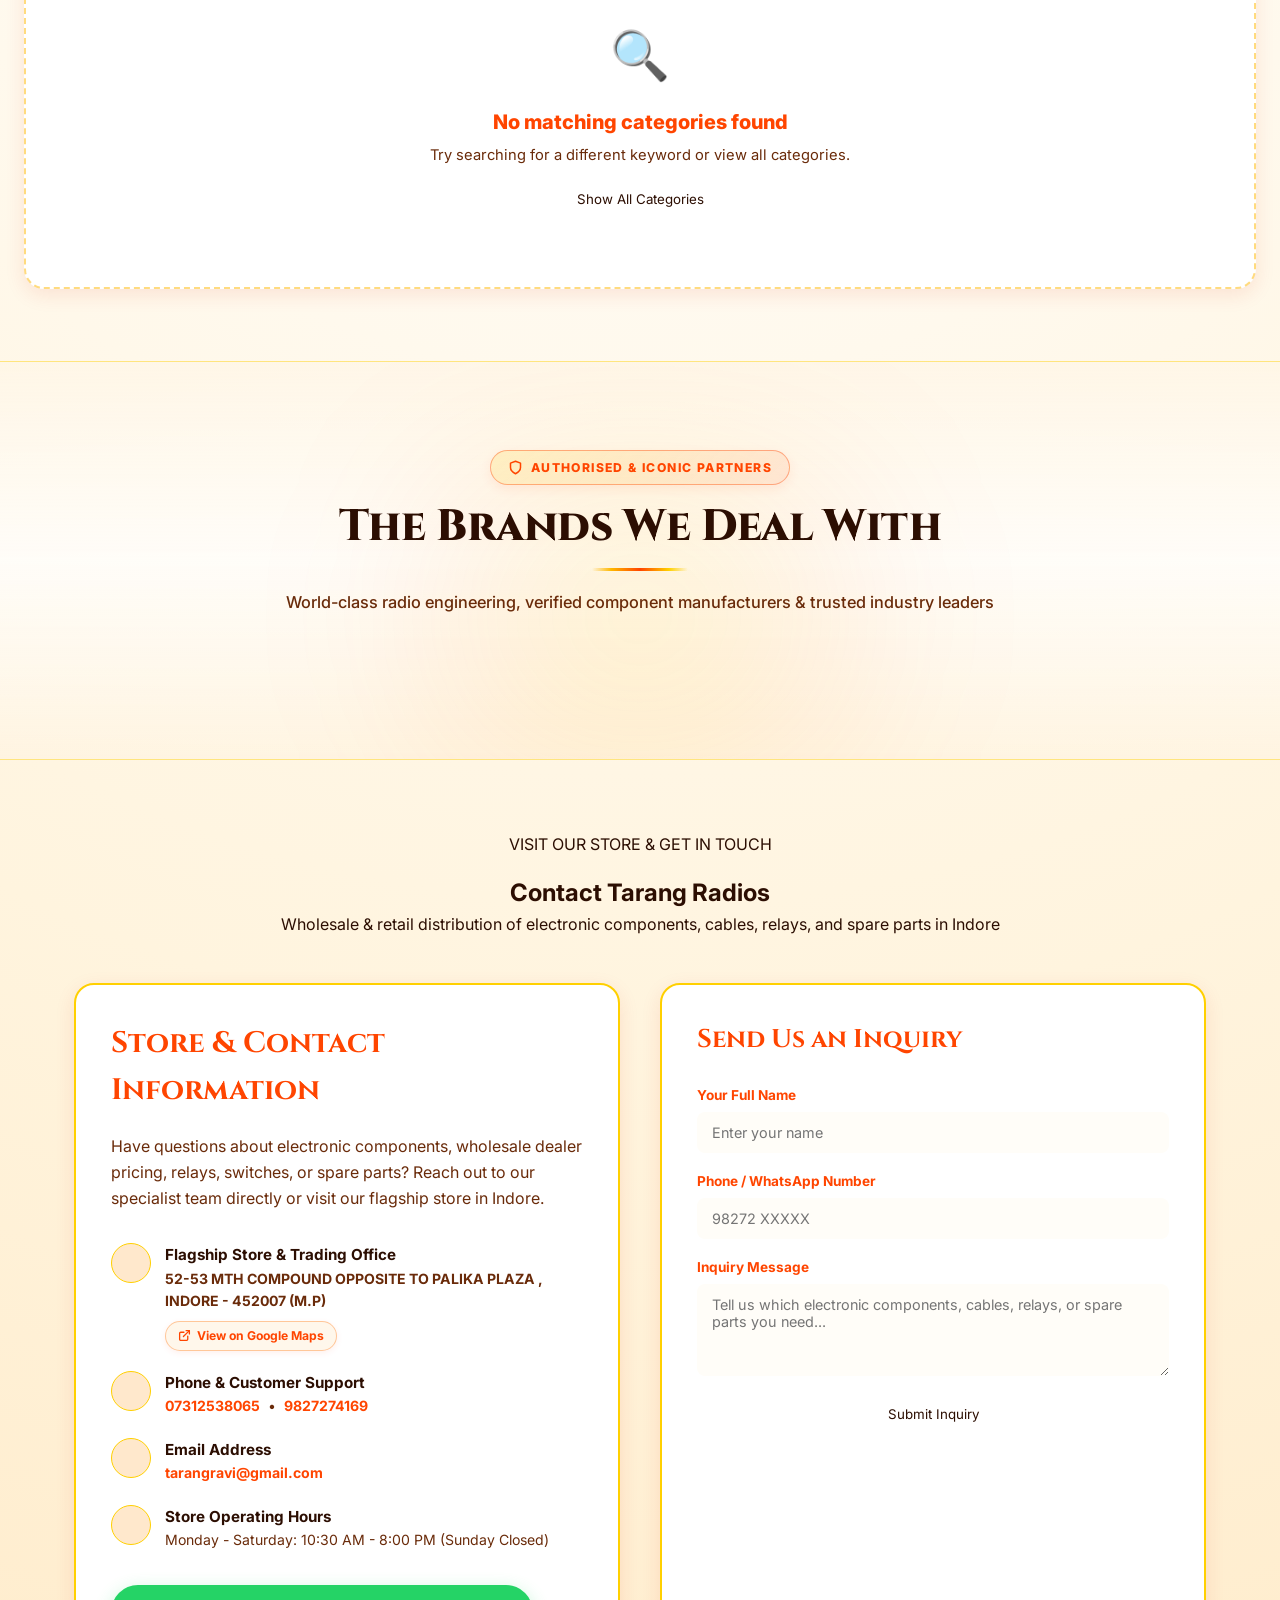
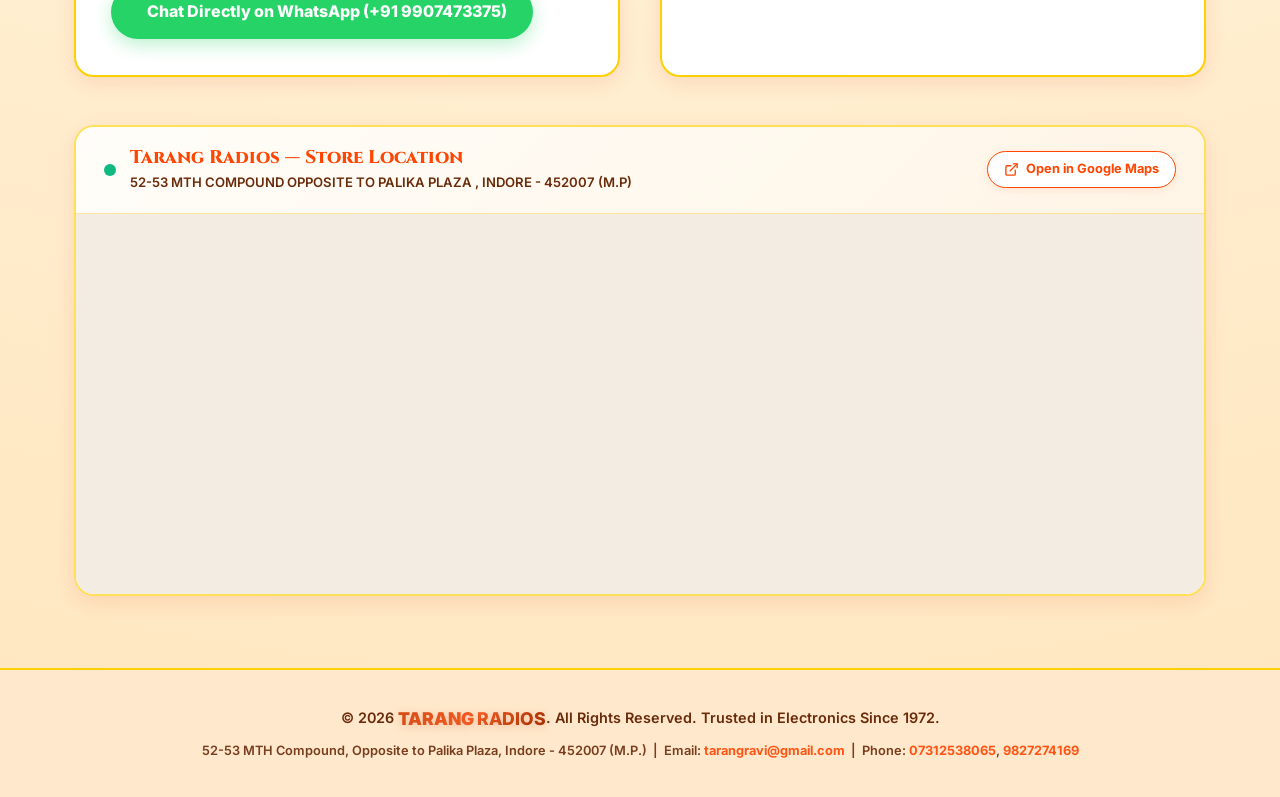
==== commit 9a8107e9: "feat: Professional navbar with nav links, scroll spy, mobile drawer" ====
--- a/index.html
+++ b/index.html
@@ -23,88 +23,152 @@
        1. STICKY NAVIGATION BAR (AT THE VERY TOP OF THE WEBSITE)
        ========================================================================== -->
   <nav class="navbar" id="navbar">
-    <a href="#hero" class="nav-brand">
-      <svg xmlns="http://www.w3.org/2000/svg" width="26" height="26" viewBox="0 0 24 24" fill="none" stroke="var(--warm-orange)" stroke-width="2.4" stroke-linecap="round" stroke-linejoin="round"><path d="M4.9 19.1C1 15.2 1 8.8 4.9 4.9"/><path d="M7.8 16.2c-2.3-2.3-2.3-6.1 0-8.5"/><circle cx="12" cy="12" r="2"/><path d="M16.2 7.8c2.3 2.3 2.3 6.1 0 8.5"/><path d="M19.1 4.9c3.9 3.9 3.9 10.3 0 14.2"/></svg>
-      <span class="nav-brand-text">TARANG <span>RADIOS</span></span>
-    </a>
-
-    <!-- Navbar Live Search Bar -->
-    <div class="search-container">
-      <div class="search-input-wrapper">
-        <svg class="search-icon" xmlns="http://www.w3.org/2000/svg" width="18" height="18" viewBox="0 0 24 24" fill="none" stroke="var(--warm-orange)" stroke-width="2.2" stroke-linecap="round" stroke-linejoin="round"><circle cx="11" cy="11" r="8"/><path d="m21 21-4.3-4.3"/></svg>
-        <input type="text" id="searchInput" class="search-input" placeholder="Search radios, brands (Philips, Sony, Murphy)..." autocomplete="off" />
-      </div>
-      <div id="searchResultsDropdown" class="search-results-dropdown"></div>
-    </div>
-
-    <!-- Nav Actions -->
-    <div class="nav-actions">
-      <!-- Wishlist Trigger Button with Heart Logo -->
-      <button class="icon-btn" id="wishlistToggleBtn" title="View Wishlist" aria-label="Wishlist">
-        <svg xmlns="http://www.w3.org/2000/svg" width="22" height="22" viewBox="0 0 24 24" fill="var(--warm-orange)" stroke="var(--warm-orange)" stroke-width="2" stroke-linecap="round" stroke-linejoin="round"><path d="M19 14c1.49-1.46 3-3.21 3-5.5A5.5 5.5 0 0 0 16.5 3c-1.76 0-3 .5-4.5 2-1.5-1.5-2.74-2-4.5-2A5.5 5.5 0 0 0 2 8.5c0 2.3 1.5 4.05 3 5.5l7 7Z"/></svg>
-        <span class="badge-count" id="wishlistBadge">0</span>
-      </button>
-
-      <!-- Cart Trigger Button with Shopping Cart Logo -->
-      <button class="icon-btn" id="cartToggleBtn" title="View Shopping Cart" aria-label="Shopping Cart">
-        <svg xmlns="http://www.w3.org/2000/svg" width="22" height="22" viewBox="0 0 24 24" fill="none" stroke="var(--warm-orange)" stroke-width="2.2" stroke-linecap="round" stroke-linejoin="round">
-          <circle cx="8" cy="21" r="1"/>
-          <circle cx="19" cy="21" r="1"/>
-          <path d="M2.05 2.05h2l2.66 12.42a2 2 0 0 0 2 1.58h9.78a2 2 0 0 0 1.95-1.57l1.65-7.43H5.12"/>
-        </svg>
-        <span class="badge-count cart-badge-count" id="cartBadge">0</span>
-      </button>
-
-      <!-- Profile Menu Trigger Button with User Logo -->
-      <div class="profile-dropdown-wrapper">
-        <button class="icon-btn" id="profileMenuBtn" title="Open Profile Menu" aria-label="Profile Menu">
-          <svg xmlns="http://www.w3.org/2000/svg" width="22" height="22" viewBox="0 0 24 24" fill="none" stroke="currentColor" stroke-width="2.2" stroke-linecap="round" stroke-linejoin="round"><path d="M19 21v-2a4 4 0 0 0-4-4H9a4 4 0 0 0-4 4v2"/><circle cx="12" cy="7" r="4"/></svg>
+
+    <!-- ── Row 1: Brand · Search · Actions ── -->
+    <div class="navbar-top">
+      <!-- Logo / Brand -->
+      <a href="#hero" class="nav-brand" aria-label="Tarang Radios Home">
+        <svg xmlns="http://www.w3.org/2000/svg" width="26" height="26" viewBox="0 0 24 24" fill="none" stroke="var(--warm-orange)" stroke-width="2.4" stroke-linecap="round" stroke-linejoin="round"><path d="M4.9 19.1C1 15.2 1 8.8 4.9 4.9"/><path d="M7.8 16.2c-2.3-2.3-2.3-6.1 0-8.5"/><circle cx="12" cy="12" r="2"/><path d="M16.2 7.8c2.3 2.3 2.3 6.1 0 8.5"/><path d="M19.1 4.9c3.9 3.9 3.9 10.3 0 14.2"/></svg>
+        <span class="nav-brand-text">TARANG <span>RADIOS</span></span>
+      </a>
+
+      <!-- Navbar Live Search Bar -->
+      <div class="search-container">
+        <div class="search-input-wrapper">
+          <svg class="search-icon" xmlns="http://www.w3.org/2000/svg" width="18" height="18" viewBox="0 0 24 24" fill="none" stroke="var(--warm-orange)" stroke-width="2.2" stroke-linecap="round" stroke-linejoin="round"><circle cx="11" cy="11" r="8"/><path d="m21 21-4.3-4.3"/></svg>
+          <input type="text" id="searchInput" class="search-input" placeholder="Search products, brands..." autocomplete="off" />
+        </div>
+        <div id="searchResultsDropdown" class="search-results-dropdown"></div>
+      </div>
+
+      <!-- Nav Actions: Wishlist, Cart, Profile, Hamburger -->
+      <div class="nav-actions">
+        <!-- Wishlist -->
+        <button class="icon-btn" id="wishlistToggleBtn" title="View Wishlist" aria-label="Wishlist">
+          <svg xmlns="http://www.w3.org/2000/svg" width="22" height="22" viewBox="0 0 24 24" fill="var(--warm-orange)" stroke="var(--warm-orange)" stroke-width="2" stroke-linecap="round" stroke-linejoin="round"><path d="M19 14c1.49-1.46 3-3.21 3-5.5A5.5 5.5 0 0 0 16.5 3c-1.76 0-3 .5-4.5 2-1.5-1.5-2.74-2-4.5-2A5.5 5.5 0 0 0 2 8.5c0 2.3 1.5 4.05 3 5.5l7 7Z"/></svg>
+          <span class="badge-count" id="wishlistBadge">0</span>
         </button>
 
-        <!-- Profile Menu Dropdown Panel -->
-        <div class="profile-menu-panel" id="profileMenuPanel">
-          <div class="profile-header">
-            <div class="profile-avatar">TR</div>
-            <div>
-              <h4 style="color: var(--warm-orange); font-size: 1rem; font-weight: 800;">Guest Collector</h4>
-              <p style="font-size: 0.8rem; color: var(--text-muted); font-weight: 600;">Tarang Club Member</p>
-            </div>
-          </div>
-
-          <!-- Price Access Protection Card -->
-          <div class="price-access-card" id="priceAccessCard">
-            <div class="price-access-header">
-              <div class="price-status-badge" id="priceStatusBadge">
-                <span id="priceStatusIcon">🔒</span>
-                <span id="priceStatusText">Prices Protected</span>
+        <!-- Cart -->
+        <button class="icon-btn" id="cartToggleBtn" title="View Shopping Cart" aria-label="Shopping Cart">
+          <svg xmlns="http://www.w3.org/2000/svg" width="22" height="22" viewBox="0 0 24 24" fill="none" stroke="var(--warm-orange)" stroke-width="2.2" stroke-linecap="round" stroke-linejoin="round">
+            <circle cx="8" cy="21" r="1"/><circle cx="19" cy="21" r="1"/>
+            <path d="M2.05 2.05h2l2.66 12.42a2 2 0 0 0 2 1.58h9.78a2 2 0 0 0 1.95-1.57l1.65-7.43H5.12"/>
+          </svg>
+          <span class="badge-count cart-badge-count" id="cartBadge">0</span>
+        </button>
+
+        <!-- Profile Menu -->
+        <div class="profile-dropdown-wrapper">
+          <button class="icon-btn" id="profileMenuBtn" title="Open Profile Menu" aria-label="Profile Menu">
+            <svg xmlns="http://www.w3.org/2000/svg" width="22" height="22" viewBox="0 0 24 24" fill="none" stroke="currentColor" stroke-width="2.2" stroke-linecap="round" stroke-linejoin="round"><path d="M19 21v-2a4 4 0 0 0-4-4H9a4 4 0 0 0-4 4v2"/><circle cx="12" cy="7" r="4"/></svg>
+          </button>
+
+          <!-- Profile Dropdown Panel -->
+          <div class="profile-menu-panel" id="profileMenuPanel">
+            <div class="profile-header">
+              <div class="profile-avatar">TR</div>
+              <div>
+                <h4 style="color: var(--warm-orange); font-size: 1rem; font-weight: 800;">Guest Collector</h4>
+                <p style="font-size: 0.8rem; color: var(--text-muted); font-weight: 600;">Tarang Club Member</p>
               </div>
             </div>
-            <p class="price-access-sub" id="priceAccessSub">Enter access code to reveal wholesale & retail prices.</p>
-            <button type="button" class="price-access-btn" id="priceAccessActionBtn" onclick="window.handlePriceAccessAction()">
-              <svg id="priceActionSvgLock" width="15" height="15" viewBox="0 0 24 24" fill="none" stroke="currentColor" stroke-width="2.2" stroke-linecap="round" stroke-linejoin="round"><rect x="3" y="11" width="18" height="11" rx="2" ry="2"/><path d="M7 11V7a5 5 0 0 1 9.9-1"/></svg>
-              <svg id="priceActionSvgUnlock" width="15" height="15" viewBox="0 0 24 24" fill="none" stroke="currentColor" stroke-width="2.2" stroke-linecap="round" stroke-linejoin="round" style="display: none;"><rect x="3" y="11" width="18" height="11" rx="2" ry="2"/><path d="M7 11V7a5 5 0 0 1 10 0v4"/></svg>
-              <span id="priceActionBtnText">Unlock Prices</span>
-            </button>
-          </div>
-
-          <div class="profile-links">
-            <a href="#cart" class="profile-link-item" onclick="document.getElementById('cartToggleBtn').click();">
-              <svg xmlns="http://www.w3.org/2000/svg" width="18" height="18" viewBox="0 0 24 24" fill="none" stroke="currentColor" stroke-width="2" stroke-linecap="round" stroke-linejoin="round"><circle cx="8" cy="21" r="1"/><circle cx="19" cy="21" r="1"/><path d="M2.05 2.05h2l2.66 12.42a2 2 0 0 0 2 1.58h9.78a2 2 0 0 0 1.95-1.57l1.65-7.43H5.12"/></svg> Shopping Cart (<span id="profileCartCount">0</span>)
-            </a>
-            <a href="#wishlist" class="profile-link-item" onclick="document.getElementById('wishlistToggleBtn').click();">
-              <svg xmlns="http://www.w3.org/2000/svg" width="18" height="18" viewBox="0 0 24 24" fill="none" stroke="currentColor" stroke-width="2" stroke-linecap="round" stroke-linejoin="round"><path d="M19 14c1.49-1.46 3-3.21 3-5.5A5.5 5.5 0 0 0 16.5 3c-1.76 0-3 .5-4.5 2-1.5-1.5-2.74-2-4.5-2A5.5 5.5 0 0 0 2 8.5c0 2.3 1.5 4.05 3 5.5l7 7Z"/></svg> Saved Wishlist Items
-            </a>
-            <a href="#contactSection" class="profile-link-item">
-              <svg xmlns="http://www.w3.org/2000/svg" width="18" height="18" viewBox="0 0 24 24" fill="none" stroke="currentColor" stroke-width="2" stroke-linecap="round" stroke-linejoin="round"><path d="M21 15a2 2 0 0 1-2 2H7l-4 4V5a2 2 0 0 1 2-2h14a2 2 0 0 1 2 2z"/></svg> Request Custom Restoration
-            </a>
-            <a href="#brandsSection" class="profile-link-item">
-              <svg xmlns="http://www.w3.org/2000/svg" width="18" height="18" viewBox="0 0 24 24" fill="none" stroke="currentColor" stroke-width="2" stroke-linecap="round" stroke-linejoin="round"><circle cx="12" cy="8" r="7"/><polyline points="8.21 13.89 7 23 12 20 17 23 15.79 13.88"/></svg> Brand Partners
-            </a>
-          </div>
-        </div>
-      </div>
-    </div>
+
+            <!-- Price Access Protection Card -->
+            <div class="price-access-card" id="priceAccessCard">
+              <div class="price-access-header">
+                <div class="price-status-badge" id="priceStatusBadge">
+                  <span id="priceStatusIcon">🔒</span>
+                  <span id="priceStatusText">Prices Protected</span>
+                </div>
+              </div>
+              <p class="price-access-sub" id="priceAccessSub">Enter access code to reveal wholesale &amp; retail prices.</p>
+              <button type="button" class="price-access-btn" id="priceAccessActionBtn" onclick="window.handlePriceAccessAction()">
+                <svg id="priceActionSvgLock" width="15" height="15" viewBox="0 0 24 24" fill="none" stroke="currentColor" stroke-width="2.2" stroke-linecap="round" stroke-linejoin="round"><rect x="3" y="11" width="18" height="11" rx="2" ry="2"/><path d="M7 11V7a5 5 0 0 1 9.9-1"/></svg>
+                <svg id="priceActionSvgUnlock" width="15" height="15" viewBox="0 0 24 24" fill="none" stroke="currentColor" stroke-width="2.2" stroke-linecap="round" stroke-linejoin="round" style="display: none;"><rect x="3" y="11" width="18" height="11" rx="2" ry="2"/><path d="M7 11V7a5 5 0 0 1 10 0v4"/></svg>
+                <span id="priceActionBtnText">Unlock Prices</span>
+              </button>
+            </div>
+
+            <div class="profile-links">
+              <a href="#cart" class="profile-link-item" onclick="document.getElementById('cartToggleBtn').click();">
+                <svg xmlns="http://www.w3.org/2000/svg" width="18" height="18" viewBox="0 0 24 24" fill="none" stroke="currentColor" stroke-width="2" stroke-linecap="round" stroke-linejoin="round"><circle cx="8" cy="21" r="1"/><circle cx="19" cy="21" r="1"/><path d="M2.05 2.05h2l2.66 12.42a2 2 0 0 0 2 1.58h9.78a2 2 0 0 0 1.95-1.57l1.65-7.43H5.12"/></svg> Shopping Cart (<span id="profileCartCount">0</span>)
+              </a>
+              <a href="#wishlist" class="profile-link-item" onclick="document.getElementById('wishlistToggleBtn').click();">
+                <svg xmlns="http://www.w3.org/2000/svg" width="18" height="18" viewBox="0 0 24 24" fill="none" stroke="currentColor" stroke-width="2" stroke-linecap="round" stroke-linejoin="round"><path d="M19 14c1.49-1.46 3-3.21 3-5.5A5.5 5.5 0 0 0 16.5 3c-1.76 0-3 .5-4.5 2-1.5-1.5-2.74-2-4.5-2A5.5 5.5 0 0 0 2 8.5c0 2.3 1.5 4.05 3 5.5l7 7Z"/></svg> Saved Wishlist
+              </a>
+              <a href="#contactSection" class="profile-link-item">
+                <svg xmlns="http://www.w3.org/2000/svg" width="18" height="18" viewBox="0 0 24 24" fill="none" stroke="currentColor" stroke-width="2" stroke-linecap="round" stroke-linejoin="round"><path d="M21 15a2 2 0 0 1-2 2H7l-4 4V5a2 2 0 0 1 2-2h14a2 2 0 0 1 2 2z"/></svg> Contact &amp; Enquiry
+              </a>
+              <a href="#brandsSection" class="profile-link-item">
+                <svg xmlns="http://www.w3.org/2000/svg" width="18" height="18" viewBox="0 0 24 24" fill="none" stroke="currentColor" stroke-width="2" stroke-linecap="round" stroke-linejoin="round"><circle cx="12" cy="8" r="7"/><polyline points="8.21 13.89 7 23 12 20 17 23 15.79 13.88"/></svg> Brand Partners
+              </a>
+            </div>
+          </div>
+        </div>
+
+        <!-- Mobile Hamburger -->
+        <button class="hamburger-btn" id="hamburgerBtn" aria-label="Toggle mobile menu" aria-expanded="false">
+          <span class="hamburger-line"></span>
+          <span class="hamburger-line"></span>
+          <span class="hamburger-line"></span>
+        </button>
+      </div>
+    </div><!-- /.navbar-top -->
+
+    <!-- ── Row 2: Navigation Links ── -->
+    <div class="navbar-nav-row">
+      <ul class="nav-links" id="navLinks">
+        <li>
+          <a href="#hero" class="nav-link active" data-nav="home">
+            <svg width="13" height="13" viewBox="0 0 24 24" fill="none" stroke="currentColor" stroke-width="2.3" stroke-linecap="round" stroke-linejoin="round"><path d="m3 9 9-7 9 7v11a2 2 0 0 1-2 2H5a2 2 0 0 1-2-2z"/><polyline points="9 22 9 12 15 12 15 22"/></svg>
+            Home
+          </a>
+        </li>
+        <li>
+          <a href="#aboutSection" class="nav-link" data-nav="about">
+            <svg width="13" height="13" viewBox="0 0 24 24" fill="none" stroke="currentColor" stroke-width="2.3" stroke-linecap="round" stroke-linejoin="round"><circle cx="12" cy="12" r="10"/><path d="M12 16v-4"/><path d="M12 8h.01"/></svg>
+            About Us
+          </a>
+        </li>
+        <li>
+          <a href="#categorySection" class="nav-link" data-nav="categories">
+            <svg width="13" height="13" viewBox="0 0 24 24" fill="none" stroke="currentColor" stroke-width="2.3" stroke-linecap="round" stroke-linejoin="round"><rect x="3" y="3" width="7" height="7"/><rect x="14" y="3" width="7" height="7"/><rect x="14" y="14" width="7" height="7"/><rect x="3" y="14" width="7" height="7"/></svg>
+            Categories
+          </a>
+        </li>
+        <li>
+          <a href="#brandsSection" class="nav-link" data-nav="brands">
+            <svg width="13" height="13" viewBox="0 0 24 24" fill="none" stroke="currentColor" stroke-width="2.3" stroke-linecap="round" stroke-linejoin="round"><path d="M12 2 2 7l10 5 10-5-10-5Z"/><path d="m2 17 10 5 10-5"/><path d="m2 12 10 5 10-5"/></svg>
+            Brands
+          </a>
+        </li>
+        <li>
+          <a href="#contactSection" class="nav-link" data-nav="contact">
+            <svg width="13" height="13" viewBox="0 0 24 24" fill="none" stroke="currentColor" stroke-width="2.3" stroke-linecap="round" stroke-linejoin="round"><path d="M22 16.92v3a2 2 0 0 1-2.18 2 19.79 19.79 0 0 1-8.63-3.07A19.5 19.5 0 0 1 4.69 12 19.79 19.79 0 0 1 1.61 3.18 2 2 0 0 1 3.6 1h3a2 2 0 0 1 2 1.72 12.84 12.84 0 0 0 .7 2.81 2 2 0 0 1-.45 2.11L7.91 8.6a16 16 0 0 0 6 6l.91-.91a2 2 0 0 1 2.11-.45 12.84 12.84 0 0 0 2.81.7A2 2 0 0 1 21.73 16a2 2 0 0 1 .27.92Z"/></svg>
+            Contact Us
+          </a>
+        </li>
+      </ul>
+    </div><!-- /.navbar-nav-row -->
+
   </nav>
+
+  <!-- Mobile Navigation Drawer -->
+  <div class="mobile-nav-overlay" id="mobileNavOverlay"></div>
+  <div class="mobile-nav-drawer" id="mobileNavDrawer">
+    <div class="mobile-nav-header">
+      <span class="mobile-nav-brand">📻 TARANG RADIOS</span>
+      <button class="mobile-nav-close" id="mobileNavClose" aria-label="Close menu">&times;</button>
+    </div>
+    <ul class="mobile-nav-links">
+      <li><a href="#hero" class="mobile-nav-link" data-nav="home">🏠 Home</a></li>
+      <li><a href="#aboutSection" class="mobile-nav-link" data-nav="about">ℹ️ About Us</a></li>
+      <li><a href="#categorySection" class="mobile-nav-link" data-nav="categories">📦 Categories</a></li>
+      <li><a href="#brandsSection" class="mobile-nav-link" data-nav="brands">🏷️ Brands</a></li>
+      <li><a href="#contactSection" class="mobile-nav-link" data-nav="contact">📞 Contact Us</a></li>
+    </ul>
+  </div>
 
   <!-- ==========================================================================
        2. FRONT COVER PAGE (HERO SECTION - LUXURY ANIMATED TRANSMISSION LOGO)
--- a/css/styles.css
+++ b/css/styles.css
@@ -97,24 +97,114 @@
 }
 
 /* ==========================================================================
-   STICKY LUXURY NAVBAR
+   STICKY LUXURY NAVBAR — Professional Two-Row Layout
    ========================================================================== */
 
 .navbar {
   position: sticky;
   top: 0;
-  z-index: 100;
+  z-index: 1000;
   background: var(--bg-glass);
-  backdrop-filter: blur(16px);
-  -webkit-backdrop-filter: blur(16px);
+  backdrop-filter: blur(20px);
+  -webkit-backdrop-filter: blur(20px);
   border-bottom: 2.5px solid var(--honey-yellow);
-  padding: 0.8rem 2rem;
-  display: flex;
-  align-items: center;
-  justify-content: space-between;
-  gap: 1.5rem;
-  box-shadow: 0 4px 20px rgba(209, 75, 20, 0.08);
-}
+  box-shadow: 0 4px 24px rgba(209, 75, 20, 0.10);
+  display: flex;
+  flex-direction: column;
+  padding: 0;
+}
+
+/* ── Row 1: Brand + Search + Actions ── */
+.navbar-top {
+  display: flex;
+  align-items: center;
+  gap: 1.2rem;
+  padding: 0.65rem 2rem;
+}
+
+/* ── Row 2: Navigation Links Bar ── */
+.navbar-nav-row {
+  border-top: 1.5px solid rgba(255, 208, 0, 0.4);
+  background: linear-gradient(90deg, rgba(255, 253, 249, 0.85) 0%, rgba(255, 248, 235, 0.95) 100%);
+  padding: 0 2rem;
+  display: flex;
+  align-items: center;
+  overflow-x: auto;
+  scrollbar-width: none;
+}
+.navbar-nav-row::-webkit-scrollbar { display: none; }
+
+/* Nav Links List */
+.nav-links {
+  list-style: none;
+  display: flex;
+  align-items: center;
+  gap: 0;
+  margin: 0;
+  padding: 0;
+  width: 100%;
+}
+
+/* Each Nav Link */
+.nav-link {
+  display: flex;
+  align-items: center;
+  gap: 0.45rem;
+  padding: 0.6rem 1.05rem;
+  font-size: 0.825rem;
+  font-weight: 700;
+  color: var(--text-main);
+  text-decoration: none;
+  letter-spacing: 0.3px;
+  position: relative;
+  white-space: nowrap;
+  transition: color 0.25s ease;
+}
+
+.nav-link svg {
+  flex-shrink: 0;
+  opacity: 0.7;
+  transition: opacity 0.25s ease, transform 0.25s ease;
+}
+
+/* Animated bottom underline */
+.nav-link::after {
+  content: '';
+  position: absolute;
+  bottom: 0;
+  left: 50%;
+  transform: translateX(-50%);
+  width: 0;
+  height: 2.5px;
+  border-radius: 99px;
+  background: linear-gradient(90deg, var(--honey-yellow), var(--warm-orange));
+  transition: width 0.3s cubic-bezier(0.25, 0.8, 0.25, 1);
+}
+
+.nav-link:hover,
+.nav-link.active {
+  color: var(--warm-orange);
+}
+
+.nav-link:hover svg,
+.nav-link.active svg {
+  opacity: 1;
+  transform: scale(1.1);
+}
+
+.nav-link:hover::after,
+.nav-link.active::after {
+  width: calc(100% - 1.6rem);
+}
+
+/* Divider dots between links */
+.nav-links li + li::before {
+  content: '·';
+  color: rgba(209, 75, 20, 0.25);
+  font-size: 1.1rem;
+  line-height: 1;
+}
+
 
 .nav-brand {
   display: flex;
@@ -229,7 +319,139 @@
   display: flex;
   align-items: center;
   gap: 0.85rem;
-}
+  margin-left: auto;
+}
+
+/* ── Hamburger Button (mobile only) ── */
+.hamburger-btn {
+  display: none;
+  flex-direction: column;
+  justify-content: center;
+  align-items: center;
+  gap: 5px;
+  width: 42px;
+  height: 42px;
+  border-radius: 50%;
+  background: #FFFFFF;
+  border: 2px solid var(--honey-yellow);
+  cursor: pointer;
+  transition: var(--transition);
+}
+.hamburger-btn:hover { background: var(--warm-orange); border-color: var(--warm-orange); }
+.hamburger-btn:hover .hamburger-line { background: #fff; }
+
+.hamburger-line {
+  display: block;
+  width: 18px;
+  height: 2.5px;
+  border-radius: 99px;
+  background: var(--warm-orange);
+  transition: all 0.3s ease;
+}
+
+/* ── Mobile Navigation Drawer ── */
+.mobile-nav-overlay {
+  display: none;
+  position: fixed;
+  inset: 0;
+  background: rgba(0,0,0,0.45);
+  z-index: 1100;
+  backdrop-filter: blur(3px);
+  opacity: 0;
+  transition: opacity 0.3s ease;
+}
+.mobile-nav-overlay.open { display: block; opacity: 1; }
+
+.mobile-nav-drawer {
+  position: fixed;
+  top: 0;
+  left: 0;
+  width: 280px;
+  height: 100vh;
+  background: #FFFDF9;
+  border-right: 2.5px solid var(--honey-yellow);
+  box-shadow: 8px 0 40px rgba(209,75,20,0.18);
+  z-index: 1200;
+  transform: translateX(-100%);
+  transition: transform 0.35s cubic-bezier(0.25, 0.8, 0.25, 1);
+  display: flex;
+  flex-direction: column;
+}
+.mobile-nav-drawer.open { transform: translateX(0); }
+
+.mobile-nav-header {
+  display: flex;
+  align-items: center;
+  justify-content: space-between;
+  padding: 1.1rem 1.2rem;
+  border-bottom: 1.5px solid rgba(255,208,0,0.4);
+  background: linear-gradient(135deg, #FFF8EB, #FFFDF9);
+}
+.mobile-nav-brand {
+  font-family: 'Cinzel', serif;
+  font-size: 1rem;
+  font-weight: 800;
+  background: linear-gradient(135deg, #D14B14, #F25A22);
+  -webkit-background-clip: text;
+  -webkit-text-fill-color: transparent;
+}
+.mobile-nav-close {
+  width: 36px;
+  height: 36px;
+  border-radius: 50%;
+  border: 2px solid var(--honey-yellow);
+  background: #fff;
+  font-size: 1.4rem;
+  font-weight: 700;
+  color: var(--warm-orange);
+  cursor: pointer;
+  display: flex;
+  align-items: center;
+  justify-content: center;
+  transition: var(--transition);
+}
+.mobile-nav-close:hover { background: var(--warm-orange); color: #fff; }
+
+.mobile-nav-links {
+  list-style: none;
+  padding: 0.8rem 0;
+  margin: 0;
+  flex: 1;
+  overflow-y: auto;
+}
+.mobile-nav-link {
+  display: flex;
+  align-items: center;
+  gap: 0.7rem;
+  padding: 0.9rem 1.4rem;
+  font-size: 0.97rem;
+  font-weight: 700;
+  color: var(--text-main);
+  text-decoration: none;
+  border-left: 3px solid transparent;
+  transition: all 0.22s ease;
+}
+.mobile-nav-link:hover,
+.mobile-nav-link.active {
+  color: var(--warm-orange);
+  background: #FFF4E0;
+  border-left-color: var(--warm-orange);
+}
+
+/* ── Responsive: hamburger on mobile, hide desktop nav row ── */
+@media (max-width: 820px) {
+  .hamburger-btn { display: flex; }
+  .navbar-nav-row { display: none; }
+  .navbar-top { padding: 0.6rem 1rem; gap: 0.8rem; }
+  .search-container { max-width: 200px; }
+  .search-input { font-size: 0.82rem; }
+}
+@media (max-width: 480px) {
+  .search-container { max-width: 130px; }
+  .nav-brand-text { font-size: 1rem; }
+}
+
+
 
 .icon-btn {
   position: relative;
@@ -3948,6 +4170,21 @@
   opacity: 0.85;
 }
 
+/* Unlocked B2B Wholesale / Rate on Request Pill */
+.subcat-price-unlocked-por {
+  display: inline-flex;
+  align-items: center;
+  gap: 0.35rem;
+  font-size: 0.74rem;
+  font-weight: 800;
+  color: #15803D;
+  background: #ECFDF5;
+  border: 1.2px solid rgba(16, 185, 129, 0.35);
+  padding: 0.25rem 0.6rem;
+  border-radius: 6px;
+  letter-spacing: 0.2px;
+}
+
 /* Passcode Modal Styling */
 .price-modal-box {
   max-width: 460px;
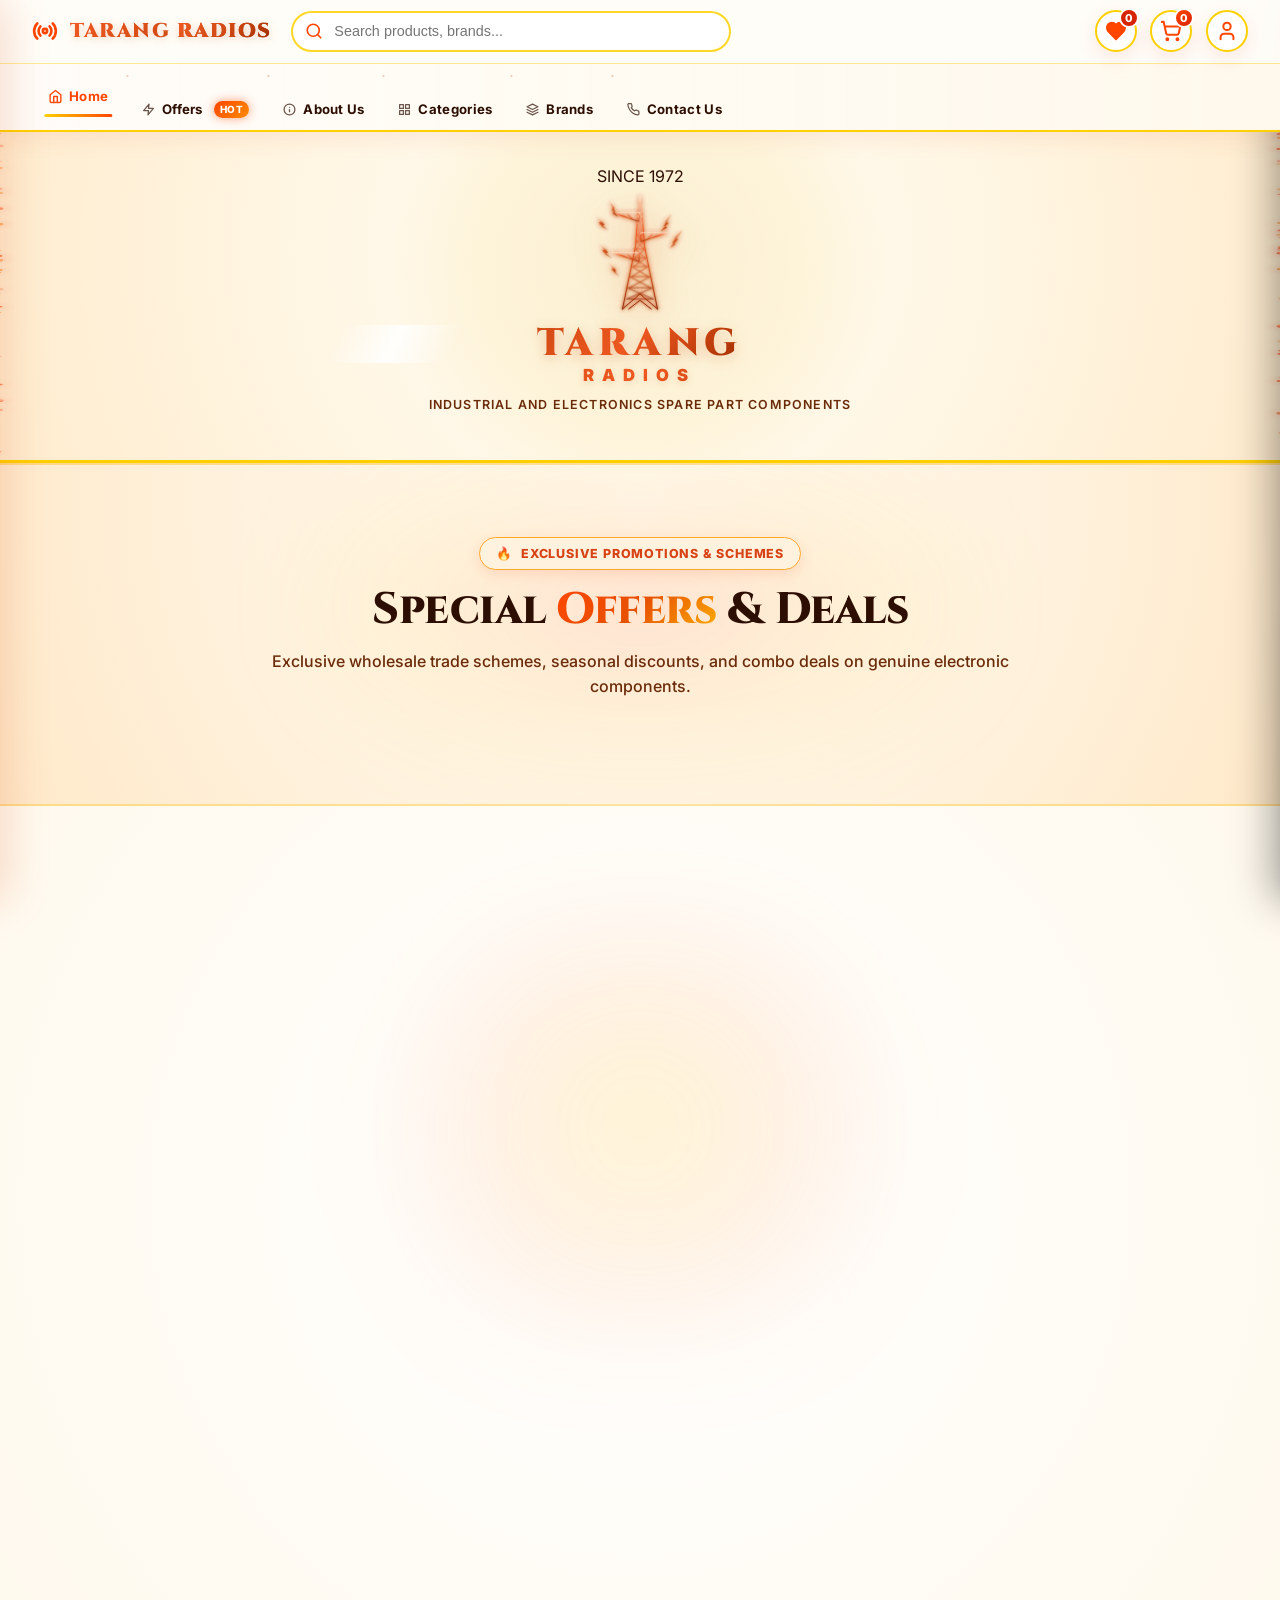
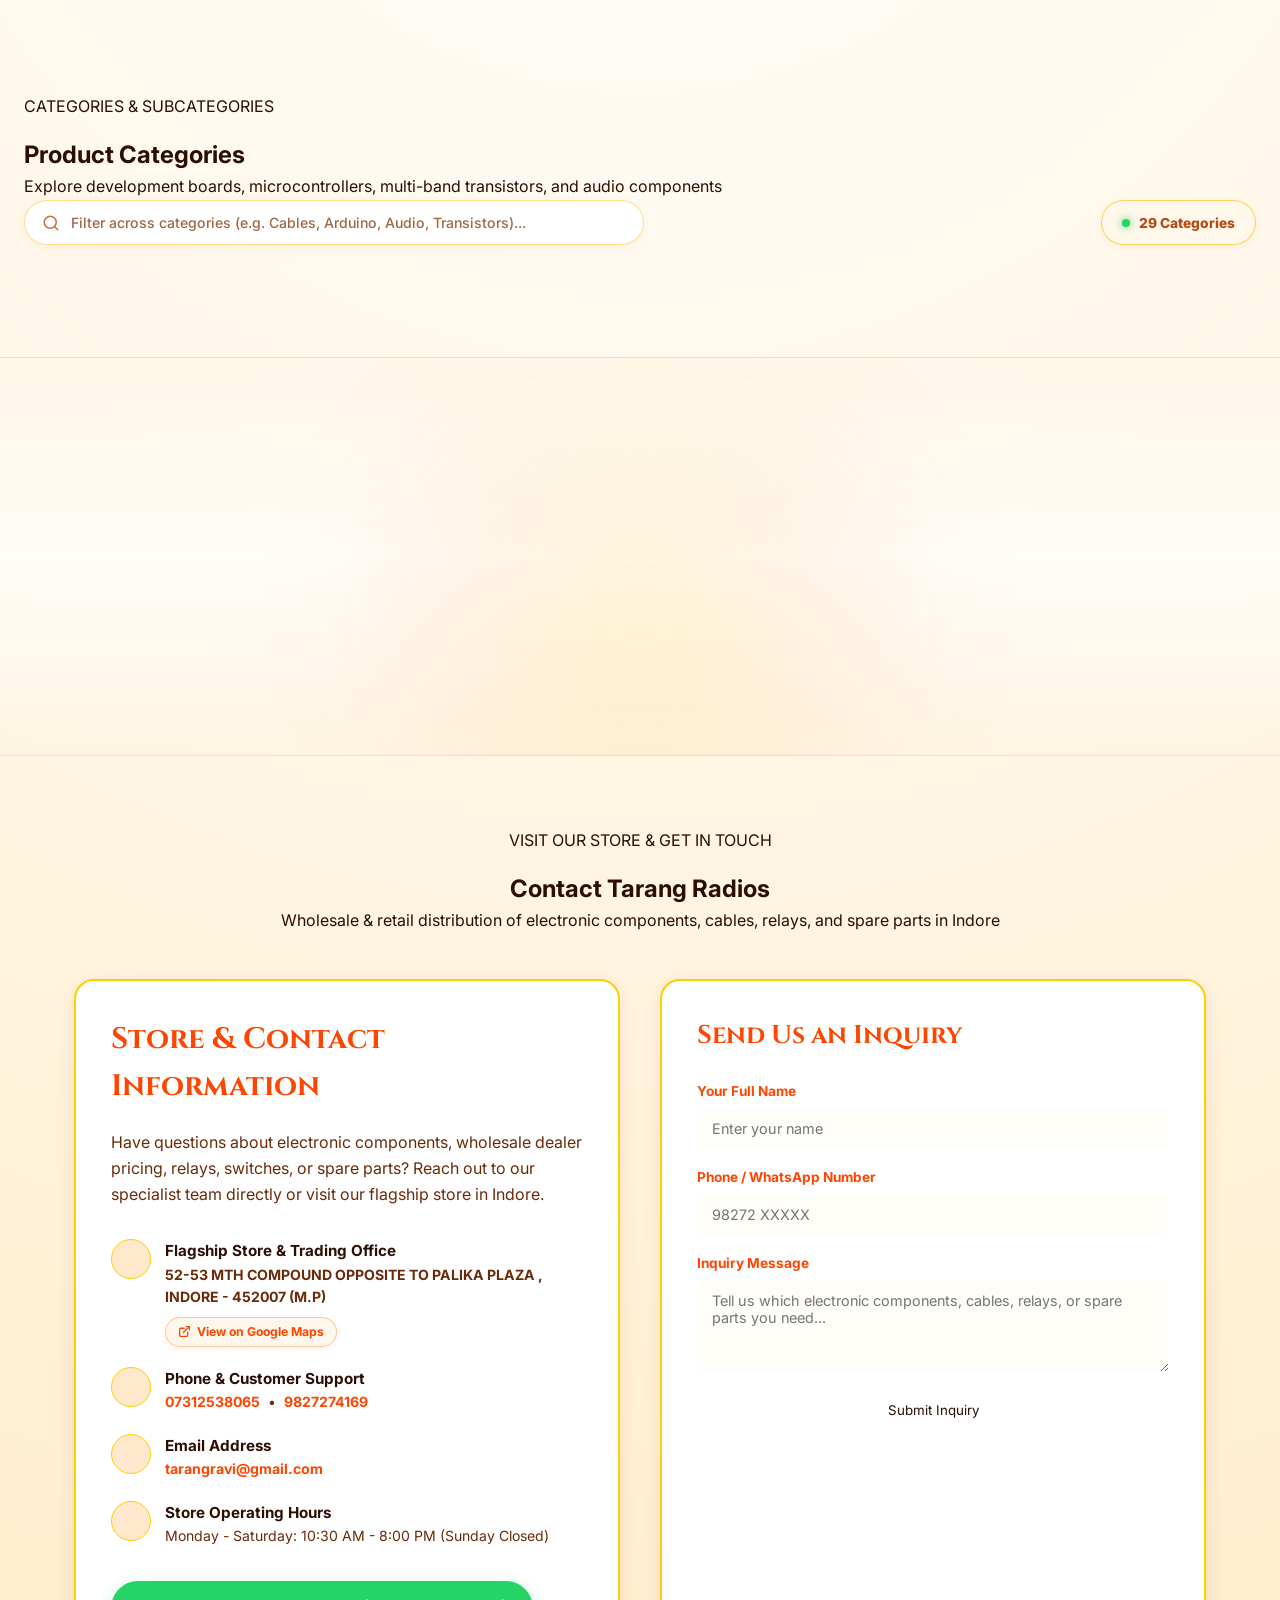
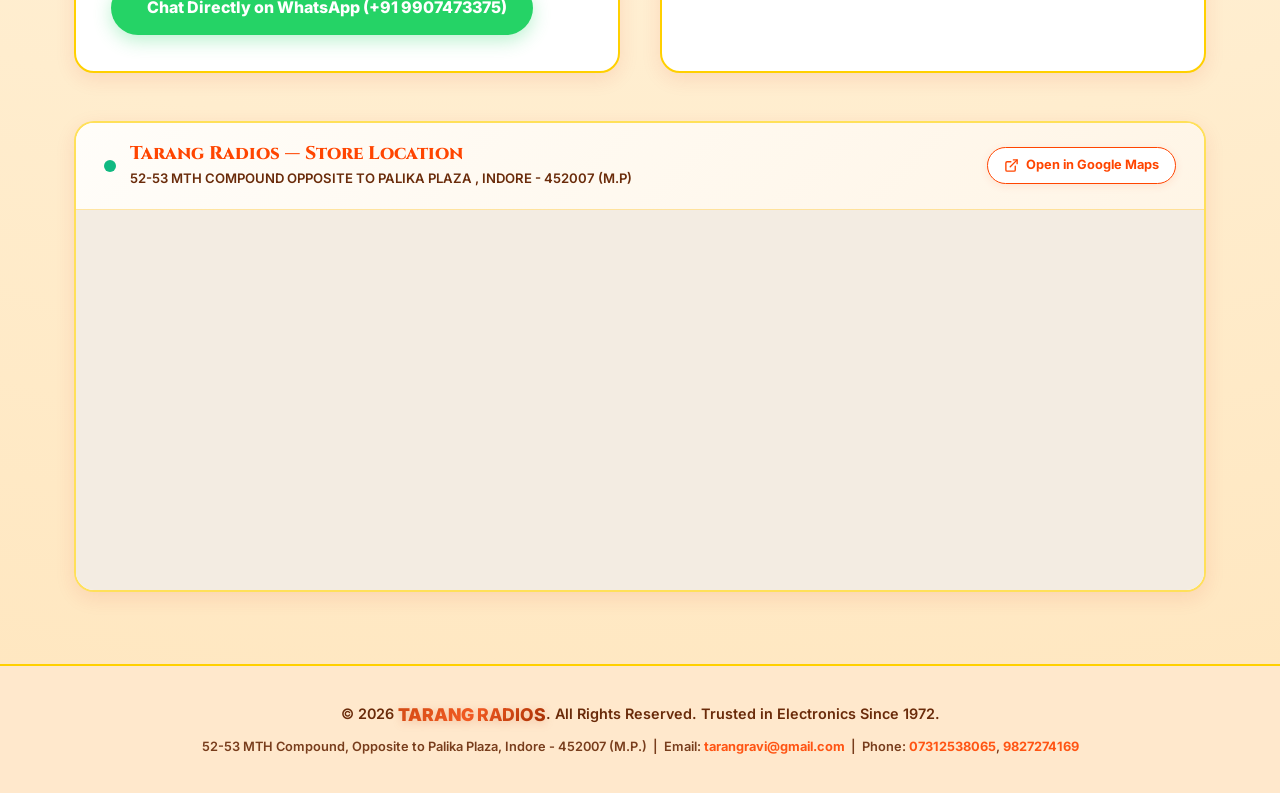
==== commit e5bc4e45: "feat: add professional offers section with full admin panel control" ====
--- a/index.html
+++ b/index.html
@@ -123,6 +123,13 @@
           <a href="#hero" class="nav-link active" data-nav="home">
             <svg width="13" height="13" viewBox="0 0 24 24" fill="none" stroke="currentColor" stroke-width="2.3" stroke-linecap="round" stroke-linejoin="round"><path d="m3 9 9-7 9 7v11a2 2 0 0 1-2 2H5a2 2 0 0 1-2-2z"/><polyline points="9 22 9 12 15 12 15 22"/></svg>
             Home
+          </a>
+        </li>
+        <li>
+          <a href="#offersSection" class="nav-link nav-link-offers" data-nav="offers">
+            <svg width="13" height="13" viewBox="0 0 24 24" fill="none" stroke="currentColor" stroke-width="2.3" stroke-linecap="round" stroke-linejoin="round"><polygon points="13 2 3 14 12 14 11 22 21 10 12 10 13 2"/></svg>
+            Offers
+            <span class="nav-pill-pulse">HOT</span>
           </a>
         </li>
         <li>
@@ -163,6 +170,7 @@
     </div>
     <ul class="mobile-nav-links">
       <li><a href="#hero" class="mobile-nav-link" data-nav="home">🏠 Home</a></li>
+      <li><a href="#offersSection" class="mobile-nav-link" data-nav="offers">🔥 Special Offers</a></li>
       <li><a href="#aboutSection" class="mobile-nav-link" data-nav="about">ℹ️ About Us</a></li>
       <li><a href="#categorySection" class="mobile-nav-link" data-nav="categories">📦 Categories</a></li>
       <li><a href="#brandsSection" class="mobile-nav-link" data-nav="brands">🏷️ Brands</a></li>
@@ -301,7 +309,31 @@
   </section>
 
   <!-- ==========================================================================
-       3. ABOUT US SECTION (Positioned Directly Above Product Categories)
+       3. SPECIAL OFFERS & PROMOTIONS SECTION
+       ========================================================================== -->
+  <section class="section-offers" id="offersSection" aria-label="Exclusive Offers and Schemes">
+    <!-- Ambient Background Lighting -->
+    <div class="offers-ambient-glow" aria-hidden="true"></div>
+
+    <div class="offers-container">
+      <div class="offers-section-header">
+        <div class="offers-pill-badge">
+          <span class="pulse-flame">🔥</span>
+          <span>EXCLUSIVE PROMOTIONS &amp; SCHEMES</span>
+        </div>
+        <h2 class="offers-main-title">Special <span>Offers</span> &amp; Deals</h2>
+        <p class="offers-sub-title">Exclusive wholesale trade schemes, seasonal discounts, and combo deals on genuine electronic components.</p>
+      </div>
+
+      <!-- Offers Grid -->
+      <div class="offers-grid" id="offersGrid">
+        <!-- Dynamic Offer Cards Loaded via JS -->
+      </div>
+    </div>
+  </section>
+
+  <!-- ==========================================================================
+       4. ABOUT US SECTION (Positioned Directly Above Product Categories)
        ========================================================================== -->
   <section class="section-about" id="aboutSection" aria-label="About Tarang Radios">
     <!-- Ambient Golden Glow Background Accent -->
--- a/css/styles.css
+++ b/css/styles.css
@@ -59,6 +59,7 @@
 
 html {
   scroll-behavior: smooth;
+  scroll-padding-top: 90px; /* Offset for sticky navbar (2 rows) */
   font-family: 'Inter', system-ui, -apple-system, sans-serif;
   background-color: var(--bg-main);
   color: var(--text-main);
@@ -4342,4 +4343,424 @@
   text-decoration: underline;
 }
 
-
+/* ==========================================================================
+   OFFERS & PROMOTIONS SECTION STYLES (LUXURY RETRO AUDIO THEME)
+   ========================================================================== */
+
+/* Navbar Offers Link Highlight */
+.nav-link-offers {
+  position: relative;
+}
+
+.nav-pill-pulse {
+  background: linear-gradient(135deg, #FF4500 0%, #FF8C00 100%);
+  color: #FFFFFF;
+  font-size: 0.62rem;
+  font-weight: 800;
+  padding: 1px 6px;
+  border-radius: 9999px;
+  letter-spacing: 0.5px;
+  margin-left: 4px;
+  box-shadow: 0 0 10px rgba(255, 69, 0, 0.5);
+  animation: pillPulseGlow 2s infinite alternate ease-in-out;
+}
+
+@keyframes pillPulseGlow {
+  0% { transform: scale(0.95); box-shadow: 0 0 6px rgba(255, 69, 0, 0.4); }
+  100% { transform: scale(1.05); box-shadow: 0 0 14px rgba(255, 69, 0, 0.8); }
+}
+
+/* Section Wrapper */
+.section-offers {
+  position: relative;
+  padding: 4.5rem 1.5rem 3.5rem;
+  background: radial-gradient(circle at 50% 10%, #FFF9F0 0%, #FFF2DE 55%, #FFE9C9 100%);
+  border-top: 2px solid rgba(255, 184, 0, 0.35);
+  border-bottom: 2px solid rgba(255, 184, 0, 0.35);
+  overflow: hidden;
+}
+
+.offers-ambient-glow {
+  position: absolute;
+  top: -10%;
+  left: 50%;
+  transform: translateX(-50%);
+  width: 700px;
+  height: 350px;
+  background: radial-gradient(ellipse, rgba(255, 69, 0, 0.12) 0%, rgba(255, 208, 0, 0.06) 50%, transparent 80%);
+  pointer-events: none;
+  filter: blur(40px);
+}
+
+.offers-container {
+  max-width: 1280px;
+  margin: 0 auto;
+  position: relative;
+  z-index: 2;
+}
+
+/* Section Header */
+.offers-section-header {
+  text-align: center;
+  max-width: 780px;
+  margin: 0 auto 3rem;
+}
+
+.offers-pill-badge {
+  display: inline-flex;
+  align-items: center;
+  gap: 0.5rem;
+  background: #FFF3E0;
+  border: 1.5px solid #FFA726;
+  color: #D84315;
+  padding: 0.35rem 1rem;
+  border-radius: 9999px;
+  font-size: 0.78rem;
+  font-weight: 800;
+  letter-spacing: 0.8px;
+  text-transform: uppercase;
+  margin-bottom: 0.85rem;
+  box-shadow: 0 4px 14px rgba(255, 112, 67, 0.18);
+}
+
+.pulse-flame {
+  display: inline-block;
+  animation: flameBounce 1.5s infinite alternate ease-in-out;
+}
+
+@keyframes flameBounce {
+  0% { transform: translateY(0) scale(1); }
+  100% { transform: translateY(-2px) scale(1.15); }
+}
+
+.offers-main-title {
+  font-family: 'Cinzel', serif;
+  font-size: clamp(2rem, 4vw, 2.75rem);
+  font-weight: 800;
+  color: #2C0E02;
+  line-height: 1.2;
+  margin-bottom: 0.75rem;
+  letter-spacing: -0.5px;
+}
+
+.offers-main-title span {
+  background: linear-gradient(135deg, #FF4500 0%, #E65100 50%, #FFB300 100%);
+  -webkit-background-clip: text;
+  -webkit-text-fill-color: transparent;
+}
+
+.offers-sub-title {
+  color: #6A2B0A;
+  font-size: 1rem;
+  line-height: 1.6;
+  font-weight: 500;
+}
+
+/* Offers Grid */
+.offers-grid {
+  display: grid;
+  grid-template-columns: repeat(auto-fit, minmax(320px, 1fr));
+  gap: 1.8rem;
+  align-items: stretch;
+}
+
+/* Offer Card */
+.offer-card {
+  position: relative;
+  background: #FFFFFF;
+  border-radius: 20px;
+  padding: 1.75rem 1.6rem 1.6rem;
+  display: flex;
+  flex-direction: column;
+  justify-content: space-between;
+  border: 1.5px solid rgba(255, 184, 0, 0.4);
+  box-shadow: 0 10px 30px rgba(78, 28, 5, 0.07);
+  transition: all 0.35s cubic-bezier(0.2, 0.8, 0.2, 1);
+  overflow: hidden;
+}
+
+.offer-card::before {
+  content: '';
+  position: absolute;
+  top: 0;
+  left: 0;
+  right: 0;
+  height: 6px;
+  background: linear-gradient(90deg, #FF4500, #FFB800, #FF4500);
+  background-size: 200% 100%;
+  animation: gradientSlide 4s linear infinite;
+}
+
+@keyframes gradientSlide {
+  0% { background-position: 0% 50%; }
+  100% { background-position: 200% 50%; }
+}
+
+.offer-card:hover {
+  transform: translateY(-8px);
+  box-shadow: 0 20px 45px rgba(255, 69, 0, 0.16);
+  border-color: rgba(255, 69, 0, 0.6);
+}
+
+/* Theme Accents */
+.offer-card.theme-orange {
+  background: linear-gradient(175deg, #FFFFFF 65%, #FFF4EB 100%);
+}
+.offer-card.theme-gold {
+  background: linear-gradient(175deg, #FFFFFF 65%, #FFFDF0 100%);
+}
+.offer-card.theme-emerald {
+  background: linear-gradient(175deg, #FFFFFF 65%, #F0FDF4 100%);
+}
+.offer-card.theme-royal {
+  background: linear-gradient(175deg, #FFFFFF 65%, #F3F4FD 100%);
+}
+
+/* Card Header */
+.offer-card-top {
+  display: flex;
+  align-items: center;
+  justify-content: space-between;
+  margin-bottom: 1.1rem;
+  gap: 0.5rem;
+}
+
+.offer-badge {
+  display: inline-flex;
+  align-items: center;
+  gap: 0.35rem;
+  font-size: 0.72rem;
+  font-weight: 800;
+  text-transform: uppercase;
+  letter-spacing: 0.5px;
+  padding: 0.3rem 0.75rem;
+  border-radius: 9999px;
+  background: #FFF1E6;
+  color: #C0392B;
+  border: 1px solid #FFCCBC;
+}
+
+.theme-gold .offer-badge {
+  background: #FFFDE7;
+  color: #B78103;
+  border-color: #FFE082;
+}
+
+.theme-emerald .offer-badge {
+  background: #E8F8F5;
+  color: #117A65;
+  border-color: #A3E4D7;
+}
+
+.theme-royal .offer-badge {
+  background: #EBF5FB;
+  color: #1A5276;
+  border-color: #AED6F1;
+}
+
+.offer-live-tag {
+  display: inline-flex;
+  align-items: center;
+  gap: 0.35rem;
+  font-size: 0.72rem;
+  font-weight: 700;
+  color: #16A34A;
+}
+
+.offer-live-dot {
+  width: 7px;
+  height: 7px;
+  background: #16A34A;
+  border-radius: 50%;
+  box-shadow: 0 0 8px #16A34A;
+  animation: liveBlink 1.5s infinite alternate;
+}
+
+@keyframes liveBlink {
+  0% { opacity: 0.4; transform: scale(0.85); }
+  100% { opacity: 1; transform: scale(1.2); }
+}
+
+/* Discount & Titles */
+.offer-discount-banner {
+  font-family: 'Cinzel', serif;
+  font-size: 1.85rem;
+  font-weight: 900;
+  line-height: 1.1;
+  color: #D82300;
+  margin-bottom: 0.5rem;
+  letter-spacing: -0.5px;
+  text-shadow: 0 2px 8px rgba(216, 35, 0, 0.12);
+}
+
+.theme-gold .offer-discount-banner {
+  color: #B77900;
+}
+
+.theme-emerald .offer-discount-banner {
+  color: #0F766E;
+}
+
+.theme-royal .offer-discount-banner {
+  color: #1D4ED8;
+}
+
+.offer-title {
+  font-size: 1.25rem;
+  font-weight: 800;
+  color: #2C0E02;
+  margin-bottom: 0.35rem;
+  line-height: 1.35;
+}
+
+.offer-subtitle {
+  font-size: 0.88rem;
+  font-weight: 600;
+  color: #D14B14;
+  margin-bottom: 0.85rem;
+}
+
+.offer-description {
+  font-size: 0.88rem;
+  color: #5C3A28;
+  line-height: 1.55;
+  margin-bottom: 1.25rem;
+  flex-grow: 1;
+}
+
+/* Offer Coupon Code & Action */
+.offer-footer-zone {
+  display: flex;
+  flex-direction: column;
+  gap: 0.9rem;
+  margin-top: auto;
+  padding-top: 1.1rem;
+  border-top: 1.5px dashed rgba(255, 184, 0, 0.35);
+}
+
+.offer-coupon-box {
+  display: flex;
+  align-items: center;
+  justify-content: space-between;
+  background: #FFF9F2;
+  border: 1.5px dashed #FF9E66;
+  border-radius: 10px;
+  padding: 0.45rem 0.75rem;
+  gap: 0.5rem;
+}
+
+.coupon-left {
+  display: flex;
+  flex-direction: column;
+}
+
+.coupon-label {
+  font-size: 0.65rem;
+  font-weight: 700;
+  text-transform: uppercase;
+  color: #A04000;
+  letter-spacing: 0.5px;
+}
+
+.coupon-code-text {
+  font-family: 'Courier New', monospace;
+  font-size: 0.95rem;
+  font-weight: 800;
+  color: #2C0E02;
+  letter-spacing: 1px;
+}
+
+.coupon-copy-btn {
+  display: inline-flex;
+  align-items: center;
+  gap: 0.3rem;
+  background: #FFFFFF;
+  border: 1px solid #FF9E66;
+  color: #D14B14;
+  font-size: 0.75rem;
+  font-weight: 700;
+  padding: 0.3rem 0.65rem;
+  border-radius: 6px;
+  cursor: pointer;
+  transition: all 0.2s ease;
+}
+
+.coupon-copy-btn:hover {
+  background: #FF4500;
+  color: #FFFFFF;
+  border-color: #FF4500;
+}
+
+.coupon-copy-btn.copied {
+  background: #16A34A;
+  color: #FFFFFF;
+  border-color: #16A34A;
+}
+
+/* CTA Button */
+.offer-cta-btn {
+  display: inline-flex;
+  align-items: center;
+  justify-content: center;
+  gap: 0.5rem;
+  width: 100%;
+  padding: 0.8rem 1.25rem;
+  background: linear-gradient(135deg, #FF4500 0%, #E65100 100%);
+  color: #FFFFFF;
+  font-size: 0.92rem;
+  font-weight: 800;
+  border-radius: 12px;
+  text-decoration: none;
+  box-shadow: 0 4px 15px rgba(255, 69, 0, 0.28);
+  transition: all 0.25s ease;
+}
+
+.offer-cta-btn:hover {
+  background: linear-gradient(135deg, #FF5722 0%, #D84315 100%);
+  transform: translateY(-2px);
+  box-shadow: 0 8px 22px rgba(255, 69, 0, 0.4);
+  color: #FFFFFF;
+}
+
+.theme-gold .offer-cta-btn {
+  background: linear-gradient(135deg, #F59E0B 0%, #D97706 100%);
+  box-shadow: 0 4px 15px rgba(217, 119, 6, 0.28);
+}
+.theme-gold .offer-cta-btn:hover {
+  background: linear-gradient(135deg, #FBBF24 0%, #B45309 100%);
+  box-shadow: 0 8px 22px rgba(217, 119, 6, 0.4);
+}
+
+.theme-emerald .offer-cta-btn {
+  background: linear-gradient(135deg, #059669 0%, #047857 100%);
+  box-shadow: 0 4px 15px rgba(5, 150, 105, 0.28);
+}
+.theme-emerald .offer-cta-btn:hover {
+  background: linear-gradient(135deg, #10B981 0%, #065F46 100%);
+  box-shadow: 0 8px 22px rgba(5, 150, 105, 0.4);
+}
+
+.theme-royal .offer-cta-btn {
+  background: linear-gradient(135deg, #2563EB 0%, #1D4ED8 100%);
+  box-shadow: 0 4px 15px rgba(37, 99, 235, 0.28);
+}
+.theme-royal .offer-cta-btn:hover {
+  background: linear-gradient(135deg, #3B82F6 0%, #1E40AF 100%);
+  box-shadow: 0 8px 22px rgba(37, 99, 235, 0.4);
+}
+
+@media (max-width: 768px) {
+  .section-offers {
+    padding: 3.25rem 1rem 2.5rem;
+  }
+  .offers-grid {
+    grid-template-columns: 1fr;
+    gap: 1.4rem;
+  }
+  .offer-discount-banner {
+    font-size: 1.6rem;
+  }
+}
+
+
+
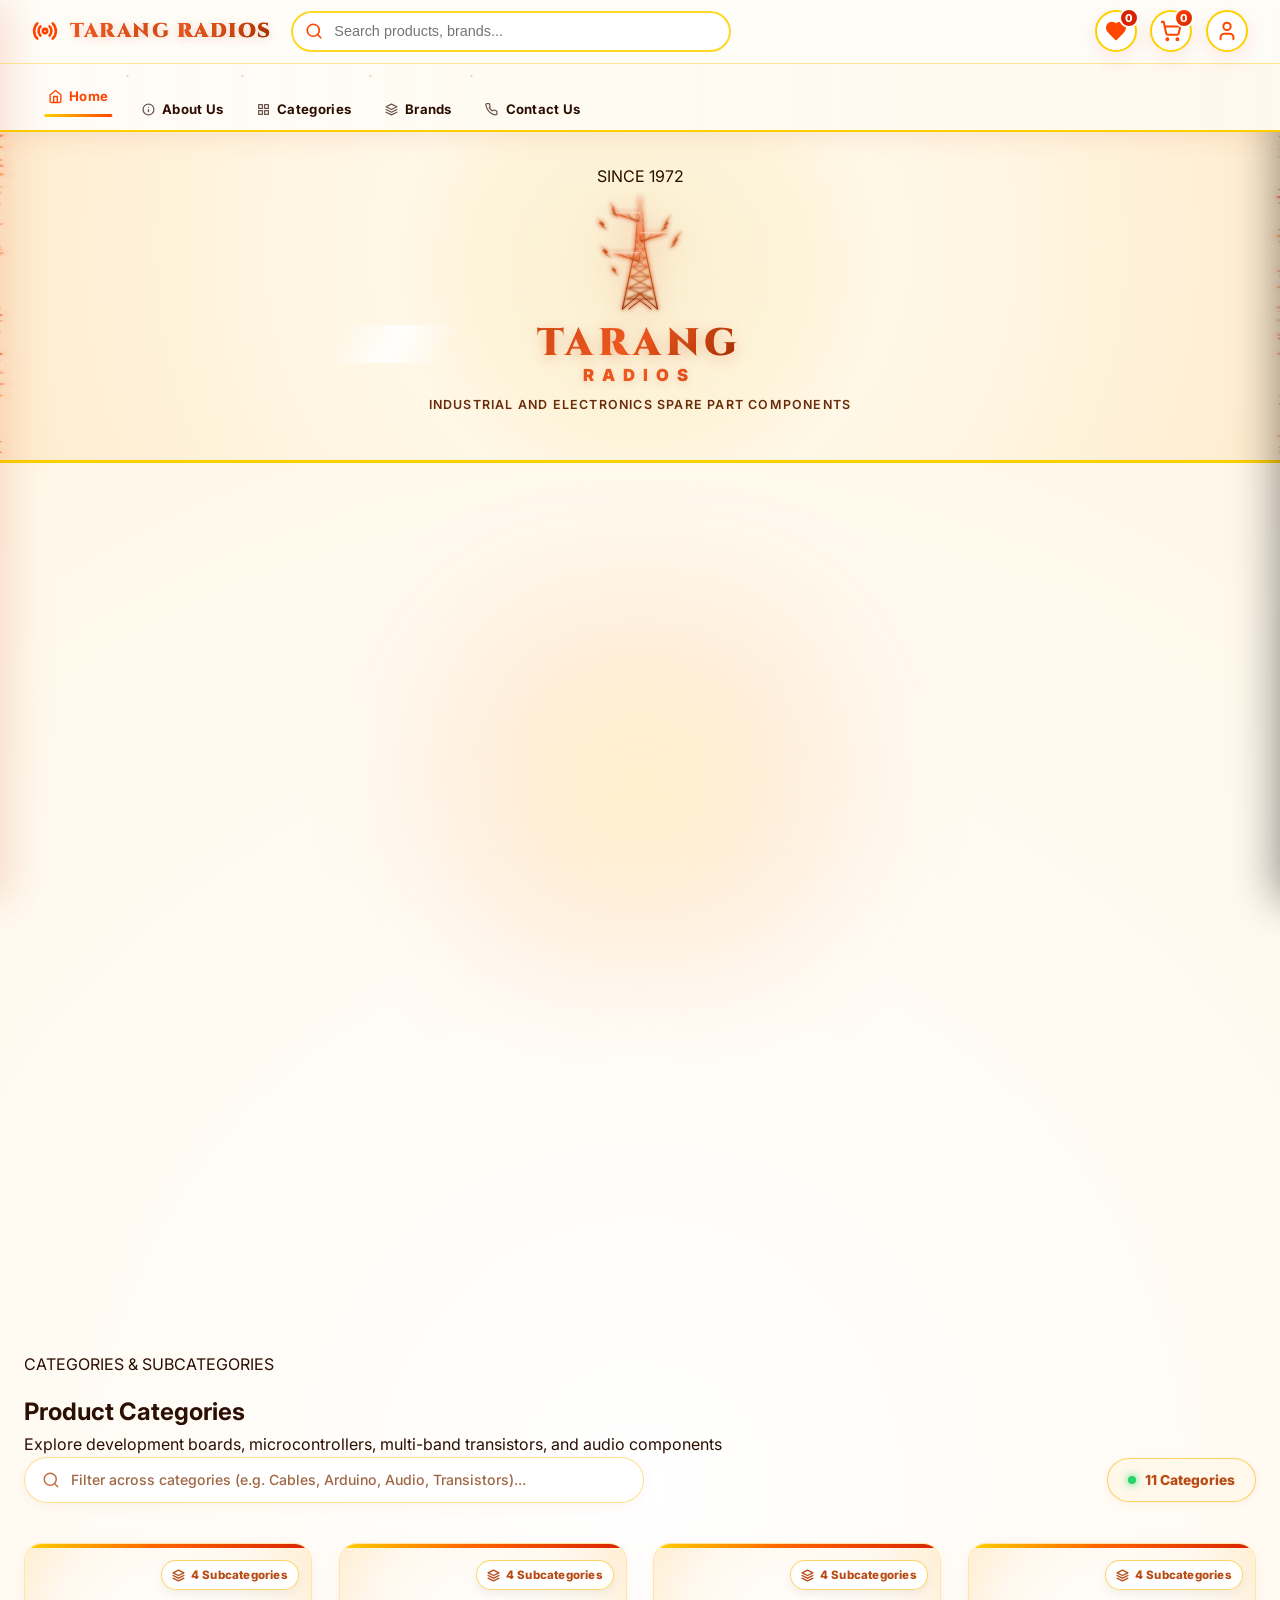
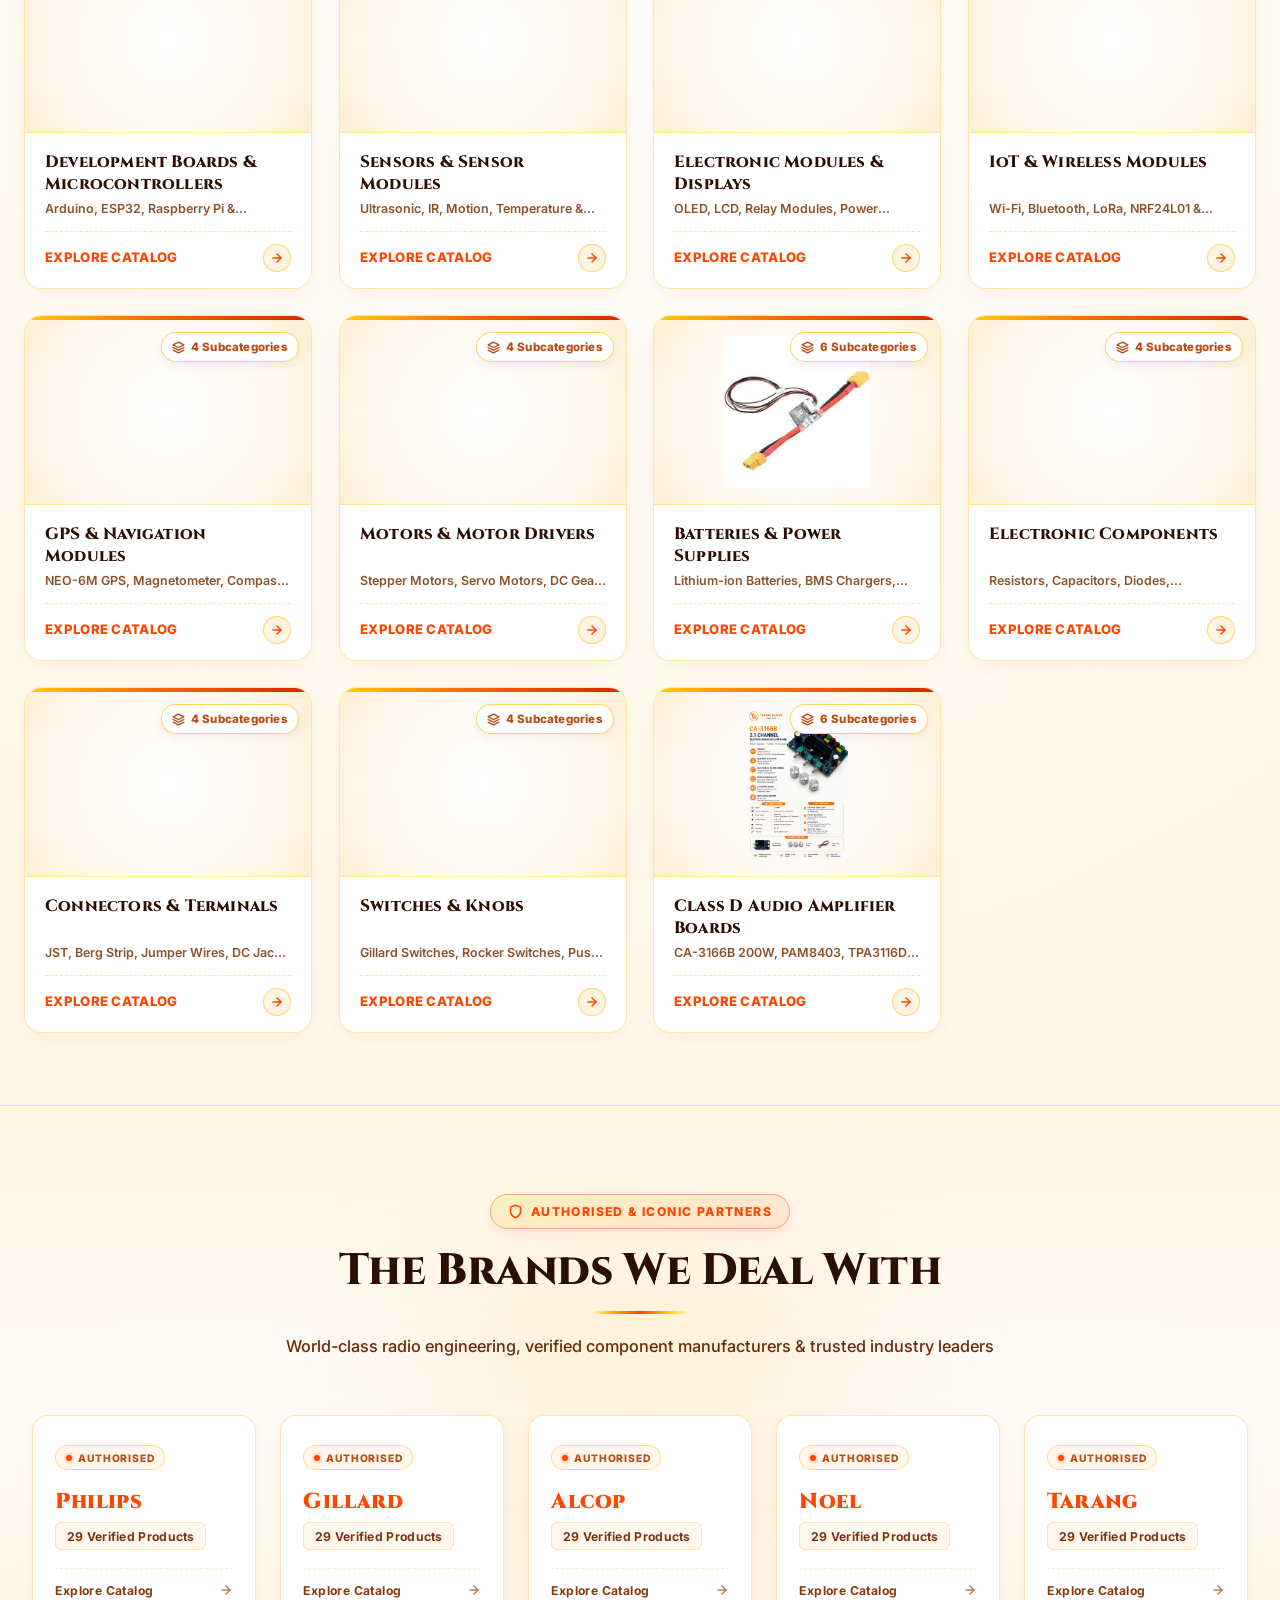
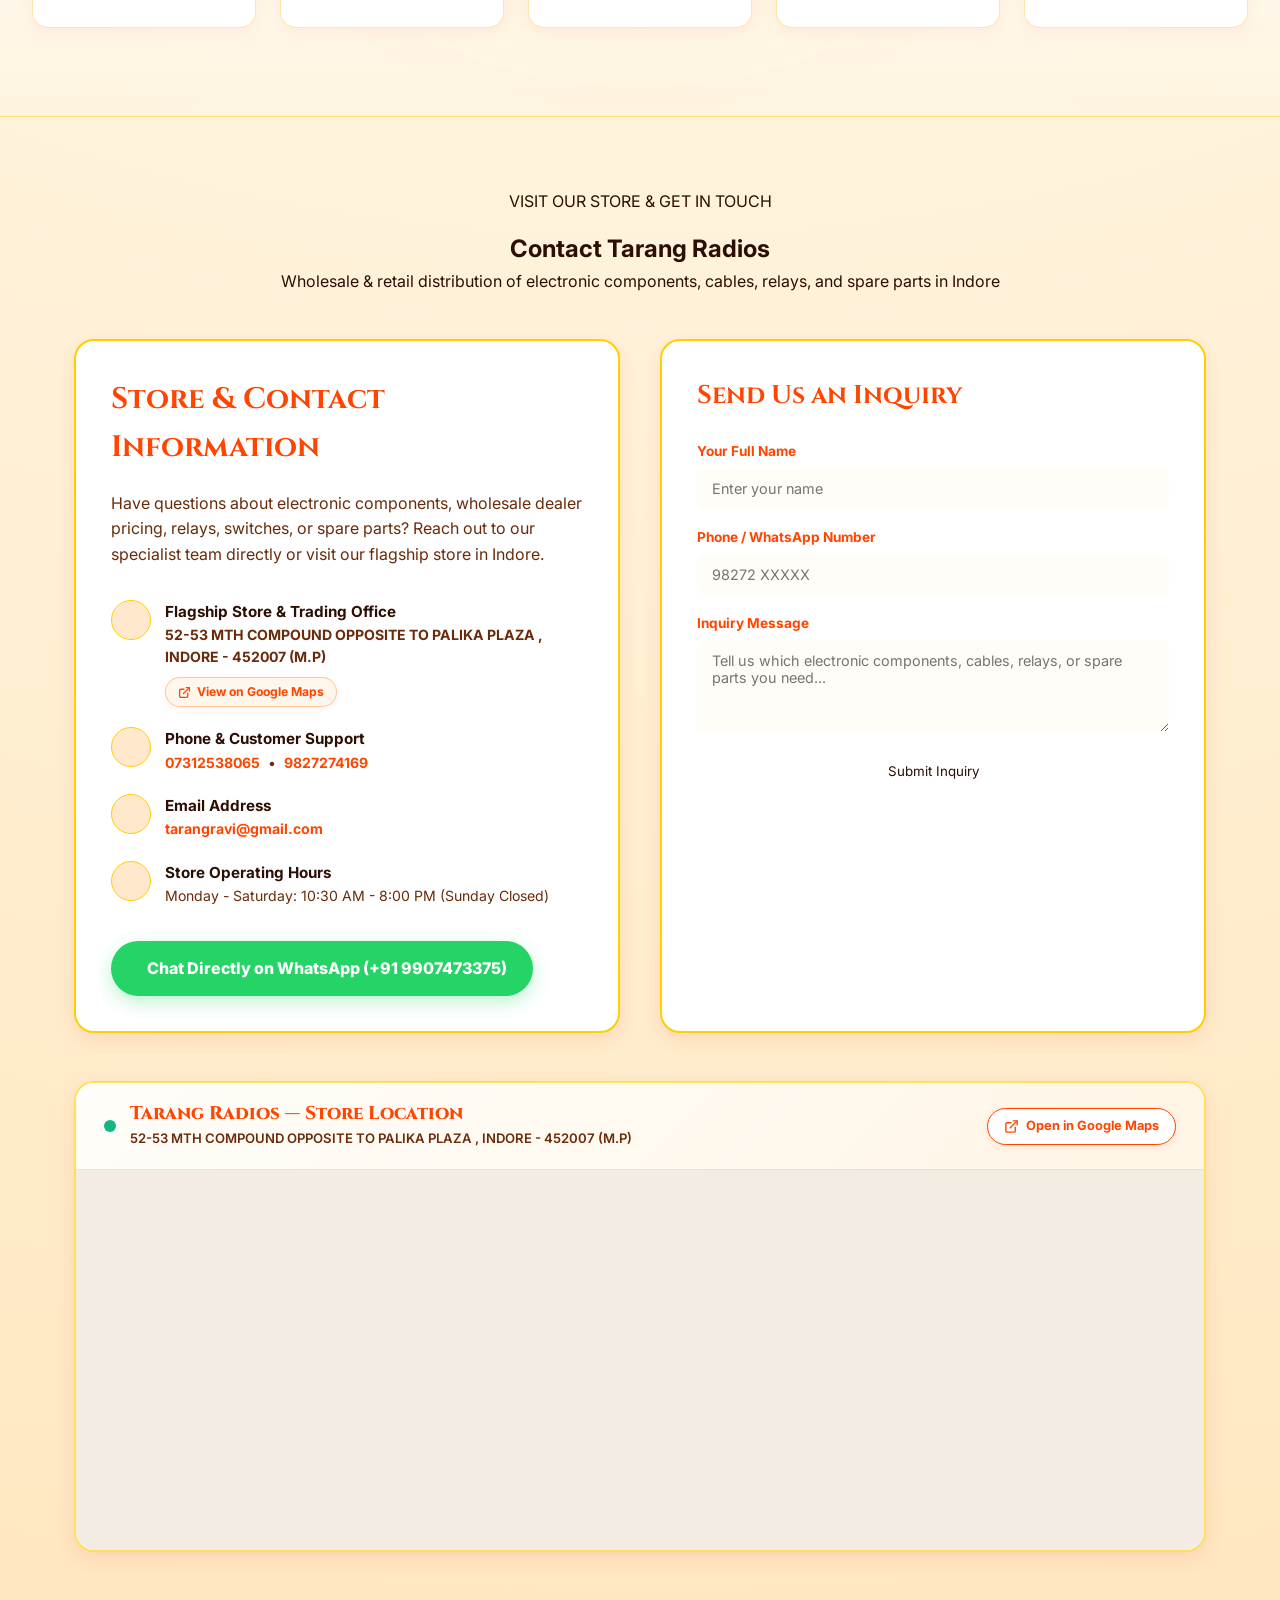
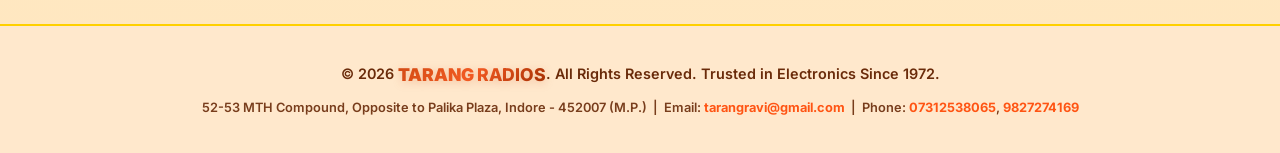
==== commit 3c372b9b: "Fix category modal closing issue and completely remove offers section from public site and admin pan" ====
--- a/index.html
+++ b/index.html
@@ -123,13 +123,6 @@
           <a href="#hero" class="nav-link active" data-nav="home">
             <svg width="13" height="13" viewBox="0 0 24 24" fill="none" stroke="currentColor" stroke-width="2.3" stroke-linecap="round" stroke-linejoin="round"><path d="m3 9 9-7 9 7v11a2 2 0 0 1-2 2H5a2 2 0 0 1-2-2z"/><polyline points="9 22 9 12 15 12 15 22"/></svg>
             Home
-          </a>
-        </li>
-        <li>
-          <a href="#offersSection" class="nav-link nav-link-offers" data-nav="offers">
-            <svg width="13" height="13" viewBox="0 0 24 24" fill="none" stroke="currentColor" stroke-width="2.3" stroke-linecap="round" stroke-linejoin="round"><polygon points="13 2 3 14 12 14 11 22 21 10 12 10 13 2"/></svg>
-            Offers
-            <span class="nav-pill-pulse">HOT</span>
           </a>
         </li>
         <li>
@@ -170,7 +163,6 @@
     </div>
     <ul class="mobile-nav-links">
       <li><a href="#hero" class="mobile-nav-link" data-nav="home">🏠 Home</a></li>
-      <li><a href="#offersSection" class="mobile-nav-link" data-nav="offers">🔥 Special Offers</a></li>
       <li><a href="#aboutSection" class="mobile-nav-link" data-nav="about">ℹ️ About Us</a></li>
       <li><a href="#categorySection" class="mobile-nav-link" data-nav="categories">📦 Categories</a></li>
       <li><a href="#brandsSection" class="mobile-nav-link" data-nav="brands">🏷️ Brands</a></li>
@@ -309,31 +301,7 @@
   </section>
 
   <!-- ==========================================================================
-       3. SPECIAL OFFERS & PROMOTIONS SECTION
-       ========================================================================== -->
-  <section class="section-offers" id="offersSection" aria-label="Exclusive Offers and Schemes">
-    <!-- Ambient Background Lighting -->
-    <div class="offers-ambient-glow" aria-hidden="true"></div>
-
-    <div class="offers-container">
-      <div class="offers-section-header">
-        <div class="offers-pill-badge">
-          <span class="pulse-flame">🔥</span>
-          <span>EXCLUSIVE PROMOTIONS &amp; SCHEMES</span>
-        </div>
-        <h2 class="offers-main-title">Special <span>Offers</span> &amp; Deals</h2>
-        <p class="offers-sub-title">Exclusive wholesale trade schemes, seasonal discounts, and combo deals on genuine electronic components.</p>
-      </div>
-
-      <!-- Offers Grid -->
-      <div class="offers-grid" id="offersGrid">
-        <!-- Dynamic Offer Cards Loaded via JS -->
-      </div>
-    </div>
-  </section>
-
-  <!-- ==========================================================================
-       4. ABOUT US SECTION (Positioned Directly Above Product Categories)
+       3. ABOUT US SECTION (Positioned Directly Above Product Categories)
        ========================================================================== -->
   <section class="section-about" id="aboutSection" aria-label="About Tarang Radios">
     <!-- Ambient Golden Glow Background Accent -->
--- a/css/styles.css
+++ b/css/styles.css
@@ -2972,7 +2972,7 @@
   background: rgba(36, 12, 2, 0.78);
   backdrop-filter: blur(12px);
   -webkit-backdrop-filter: blur(12px);
-  z-index: 300;
+  z-index: 99999;
   display: none;
   align-items: center;
   justify-content: center;
@@ -3006,31 +3006,34 @@
 }
 
 .modal-close-btn {
-  position: absolute;
-  top: 1.25rem;
-  right: 1.25rem;
-  width: 40px;
-  height: 40px;
+  position: sticky;
+  top: 0.5rem;
+  float: right;
+  margin-top: -1rem;
+  margin-right: -1rem;
+  width: 44px;
+  height: 44px;
   border-radius: 50%;
   background: #FFF4E0;
-  border: 1.5px solid rgba(255, 184, 0, 0.5);
+  border: 2px solid var(--warm-orange);
   color: var(--warm-orange);
   display: flex;
   align-items: center;
   justify-content: center;
-  font-size: 1.5rem;
-  font-weight: 700;
+  font-size: 1.8rem;
+  font-weight: 800;
   line-height: 1;
   cursor: pointer;
   transition: all 0.3s cubic-bezier(0.16, 1, 0.3, 1);
-  z-index: 10;
+  z-index: 100;
+  box-shadow: 0 4px 14px rgba(0, 0, 0, 0.2);
 }
 
 .modal-close-btn:hover {
   background: var(--warm-orange);
   color: #FFFFFF;
-  transform: rotate(90deg) scale(1.08);
-  box-shadow: 0 4px 12px rgba(255, 69, 0, 0.35);
+  transform: rotate(90deg) scale(1.1);
+  box-shadow: 0 6px 18px rgba(255, 69, 0, 0.45);
 }
 
 .modal-meta-chips {
@@ -4343,424 +4346,5 @@
   text-decoration: underline;
 }
 
-/* ==========================================================================
-   OFFERS & PROMOTIONS SECTION STYLES (LUXURY RETRO AUDIO THEME)
-   ========================================================================== */
-
-/* Navbar Offers Link Highlight */
-.nav-link-offers {
-  position: relative;
-}
-
-.nav-pill-pulse {
-  background: linear-gradient(135deg, #FF4500 0%, #FF8C00 100%);
-  color: #FFFFFF;
-  font-size: 0.62rem;
-  font-weight: 800;
-  padding: 1px 6px;
-  border-radius: 9999px;
-  letter-spacing: 0.5px;
-  margin-left: 4px;
-  box-shadow: 0 0 10px rgba(255, 69, 0, 0.5);
-  animation: pillPulseGlow 2s infinite alternate ease-in-out;
-}
-
-@keyframes pillPulseGlow {
-  0% { transform: scale(0.95); box-shadow: 0 0 6px rgba(255, 69, 0, 0.4); }
-  100% { transform: scale(1.05); box-shadow: 0 0 14px rgba(255, 69, 0, 0.8); }
-}
-
-/* Section Wrapper */
-.section-offers {
-  position: relative;
-  padding: 4.5rem 1.5rem 3.5rem;
-  background: radial-gradient(circle at 50% 10%, #FFF9F0 0%, #FFF2DE 55%, #FFE9C9 100%);
-  border-top: 2px solid rgba(255, 184, 0, 0.35);
-  border-bottom: 2px solid rgba(255, 184, 0, 0.35);
-  overflow: hidden;
-}
-
-.offers-ambient-glow {
-  position: absolute;
-  top: -10%;
-  left: 50%;
-  transform: translateX(-50%);
-  width: 700px;
-  height: 350px;
-  background: radial-gradient(ellipse, rgba(255, 69, 0, 0.12) 0%, rgba(255, 208, 0, 0.06) 50%, transparent 80%);
-  pointer-events: none;
-  filter: blur(40px);
-}
-
-.offers-container {
-  max-width: 1280px;
-  margin: 0 auto;
-  position: relative;
-  z-index: 2;
-}
-
-/* Section Header */
-.offers-section-header {
-  text-align: center;
-  max-width: 780px;
-  margin: 0 auto 3rem;
-}
-
-.offers-pill-badge {
-  display: inline-flex;
-  align-items: center;
-  gap: 0.5rem;
-  background: #FFF3E0;
-  border: 1.5px solid #FFA726;
-  color: #D84315;
-  padding: 0.35rem 1rem;
-  border-radius: 9999px;
-  font-size: 0.78rem;
-  font-weight: 800;
-  letter-spacing: 0.8px;
-  text-transform: uppercase;
-  margin-bottom: 0.85rem;
-  box-shadow: 0 4px 14px rgba(255, 112, 67, 0.18);
-}
-
-.pulse-flame {
-  display: inline-block;
-  animation: flameBounce 1.5s infinite alternate ease-in-out;
-}
-
-@keyframes flameBounce {
-  0% { transform: translateY(0) scale(1); }
-  100% { transform: translateY(-2px) scale(1.15); }
-}
-
-.offers-main-title {
-  font-family: 'Cinzel', serif;
-  font-size: clamp(2rem, 4vw, 2.75rem);
-  font-weight: 800;
-  color: #2C0E02;
-  line-height: 1.2;
-  margin-bottom: 0.75rem;
-  letter-spacing: -0.5px;
-}
-
-.offers-main-title span {
-  background: linear-gradient(135deg, #FF4500 0%, #E65100 50%, #FFB300 100%);
-  -webkit-background-clip: text;
-  -webkit-text-fill-color: transparent;
-}
-
-.offers-sub-title {
-  color: #6A2B0A;
-  font-size: 1rem;
-  line-height: 1.6;
-  font-weight: 500;
-}
-
-/* Offers Grid */
-.offers-grid {
-  display: grid;
-  grid-template-columns: repeat(auto-fit, minmax(320px, 1fr));
-  gap: 1.8rem;
-  align-items: stretch;
-}
-
-/* Offer Card */
-.offer-card {
-  position: relative;
-  background: #FFFFFF;
-  border-radius: 20px;
-  padding: 1.75rem 1.6rem 1.6rem;
-  display: flex;
-  flex-direction: column;
-  justify-content: space-between;
-  border: 1.5px solid rgba(255, 184, 0, 0.4);
-  box-shadow: 0 10px 30px rgba(78, 28, 5, 0.07);
-  transition: all 0.35s cubic-bezier(0.2, 0.8, 0.2, 1);
-  overflow: hidden;
-}
-
-.offer-card::before {
-  content: '';
-  position: absolute;
-  top: 0;
-  left: 0;
-  right: 0;
-  height: 6px;
-  background: linear-gradient(90deg, #FF4500, #FFB800, #FF4500);
-  background-size: 200% 100%;
-  animation: gradientSlide 4s linear infinite;
-}
-
-@keyframes gradientSlide {
-  0% { background-position: 0% 50%; }
-  100% { background-position: 200% 50%; }
-}
-
-.offer-card:hover {
-  transform: translateY(-8px);
-  box-shadow: 0 20px 45px rgba(255, 69, 0, 0.16);
-  border-color: rgba(255, 69, 0, 0.6);
-}
-
-/* Theme Accents */
-.offer-card.theme-orange {
-  background: linear-gradient(175deg, #FFFFFF 65%, #FFF4EB 100%);
-}
-.offer-card.theme-gold {
-  background: linear-gradient(175deg, #FFFFFF 65%, #FFFDF0 100%);
-}
-.offer-card.theme-emerald {
-  background: linear-gradient(175deg, #FFFFFF 65%, #F0FDF4 100%);
-}
-.offer-card.theme-royal {
-  background: linear-gradient(175deg, #FFFFFF 65%, #F3F4FD 100%);
-}
-
-/* Card Header */
-.offer-card-top {
-  display: flex;
-  align-items: center;
-  justify-content: space-between;
-  margin-bottom: 1.1rem;
-  gap: 0.5rem;
-}
-
-.offer-badge {
-  display: inline-flex;
-  align-items: center;
-  gap: 0.35rem;
-  font-size: 0.72rem;
-  font-weight: 800;
-  text-transform: uppercase;
-  letter-spacing: 0.5px;
-  padding: 0.3rem 0.75rem;
-  border-radius: 9999px;
-  background: #FFF1E6;
-  color: #C0392B;
-  border: 1px solid #FFCCBC;
-}
-
-.theme-gold .offer-badge {
-  background: #FFFDE7;
-  color: #B78103;
-  border-color: #FFE082;
-}
-
-.theme-emerald .offer-badge {
-  background: #E8F8F5;
-  color: #117A65;
-  border-color: #A3E4D7;
-}
-
-.theme-royal .offer-badge {
-  background: #EBF5FB;
-  color: #1A5276;
-  border-color: #AED6F1;
-}
-
-.offer-live-tag {
-  display: inline-flex;
-  align-items: center;
-  gap: 0.35rem;
-  font-size: 0.72rem;
-  font-weight: 700;
-  color: #16A34A;
-}
-
-.offer-live-dot {
-  width: 7px;
-  height: 7px;
-  background: #16A34A;
-  border-radius: 50%;
-  box-shadow: 0 0 8px #16A34A;
-  animation: liveBlink 1.5s infinite alternate;
-}
-
-@keyframes liveBlink {
-  0% { opacity: 0.4; transform: scale(0.85); }
-  100% { opacity: 1; transform: scale(1.2); }
-}
-
-/* Discount & Titles */
-.offer-discount-banner {
-  font-family: 'Cinzel', serif;
-  font-size: 1.85rem;
-  font-weight: 900;
-  line-height: 1.1;
-  color: #D82300;
-  margin-bottom: 0.5rem;
-  letter-spacing: -0.5px;
-  text-shadow: 0 2px 8px rgba(216, 35, 0, 0.12);
-}
-
-.theme-gold .offer-discount-banner {
-  color: #B77900;
-}
-
-.theme-emerald .offer-discount-banner {
-  color: #0F766E;
-}
-
-.theme-royal .offer-discount-banner {
-  color: #1D4ED8;
-}
-
-.offer-title {
-  font-size: 1.25rem;
-  font-weight: 800;
-  color: #2C0E02;
-  margin-bottom: 0.35rem;
-  line-height: 1.35;
-}
-
-.offer-subtitle {
-  font-size: 0.88rem;
-  font-weight: 600;
-  color: #D14B14;
-  margin-bottom: 0.85rem;
-}
-
-.offer-description {
-  font-size: 0.88rem;
-  color: #5C3A28;
-  line-height: 1.55;
-  margin-bottom: 1.25rem;
-  flex-grow: 1;
-}
-
-/* Offer Coupon Code & Action */
-.offer-footer-zone {
-  display: flex;
-  flex-direction: column;
-  gap: 0.9rem;
-  margin-top: auto;
-  padding-top: 1.1rem;
-  border-top: 1.5px dashed rgba(255, 184, 0, 0.35);
-}
-
-.offer-coupon-box {
-  display: flex;
-  align-items: center;
-  justify-content: space-between;
-  background: #FFF9F2;
-  border: 1.5px dashed #FF9E66;
-  border-radius: 10px;
-  padding: 0.45rem 0.75rem;
-  gap: 0.5rem;
-}
-
-.coupon-left {
-  display: flex;
-  flex-direction: column;
-}
-
-.coupon-label {
-  font-size: 0.65rem;
-  font-weight: 700;
-  text-transform: uppercase;
-  color: #A04000;
-  letter-spacing: 0.5px;
-}
-
-.coupon-code-text {
-  font-family: 'Courier New', monospace;
-  font-size: 0.95rem;
-  font-weight: 800;
-  color: #2C0E02;
-  letter-spacing: 1px;
-}
-
-.coupon-copy-btn {
-  display: inline-flex;
-  align-items: center;
-  gap: 0.3rem;
-  background: #FFFFFF;
-  border: 1px solid #FF9E66;
-  color: #D14B14;
-  font-size: 0.75rem;
-  font-weight: 700;
-  padding: 0.3rem 0.65rem;
-  border-radius: 6px;
-  cursor: pointer;
-  transition: all 0.2s ease;
-}
-
-.coupon-copy-btn:hover {
-  background: #FF4500;
-  color: #FFFFFF;
-  border-color: #FF4500;
-}
-
-.coupon-copy-btn.copied {
-  background: #16A34A;
-  color: #FFFFFF;
-  border-color: #16A34A;
-}
-
-/* CTA Button */
-.offer-cta-btn {
-  display: inline-flex;
-  align-items: center;
-  justify-content: center;
-  gap: 0.5rem;
-  width: 100%;
-  padding: 0.8rem 1.25rem;
-  background: linear-gradient(135deg, #FF4500 0%, #E65100 100%);
-  color: #FFFFFF;
-  font-size: 0.92rem;
-  font-weight: 800;
-  border-radius: 12px;
-  text-decoration: none;
-  box-shadow: 0 4px 15px rgba(255, 69, 0, 0.28);
-  transition: all 0.25s ease;
-}
-
-.offer-cta-btn:hover {
-  background: linear-gradient(135deg, #FF5722 0%, #D84315 100%);
-  transform: translateY(-2px);
-  box-shadow: 0 8px 22px rgba(255, 69, 0, 0.4);
-  color: #FFFFFF;
-}
-
-.theme-gold .offer-cta-btn {
-  background: linear-gradient(135deg, #F59E0B 0%, #D97706 100%);
-  box-shadow: 0 4px 15px rgba(217, 119, 6, 0.28);
-}
-.theme-gold .offer-cta-btn:hover {
-  background: linear-gradient(135deg, #FBBF24 0%, #B45309 100%);
-  box-shadow: 0 8px 22px rgba(217, 119, 6, 0.4);
-}
-
-.theme-emerald .offer-cta-btn {
-  background: linear-gradient(135deg, #059669 0%, #047857 100%);
-  box-shadow: 0 4px 15px rgba(5, 150, 105, 0.28);
-}
-.theme-emerald .offer-cta-btn:hover {
-  background: linear-gradient(135deg, #10B981 0%, #065F46 100%);
-  box-shadow: 0 8px 22px rgba(5, 150, 105, 0.4);
-}
-
-.theme-royal .offer-cta-btn {
-  background: linear-gradient(135deg, #2563EB 0%, #1D4ED8 100%);
-  box-shadow: 0 4px 15px rgba(37, 99, 235, 0.28);
-}
-.theme-royal .offer-cta-btn:hover {
-  background: linear-gradient(135deg, #3B82F6 0%, #1E40AF 100%);
-  box-shadow: 0 8px 22px rgba(37, 99, 235, 0.4);
-}
-
-@media (max-width: 768px) {
-  .section-offers {
-    padding: 3.25rem 1rem 2.5rem;
-  }
-  .offers-grid {
-    grid-template-columns: 1fr;
-    gap: 1.4rem;
-  }
-  .offer-discount-banner {
-    font-size: 1.6rem;
-  }
-}
-
-
-
+
+
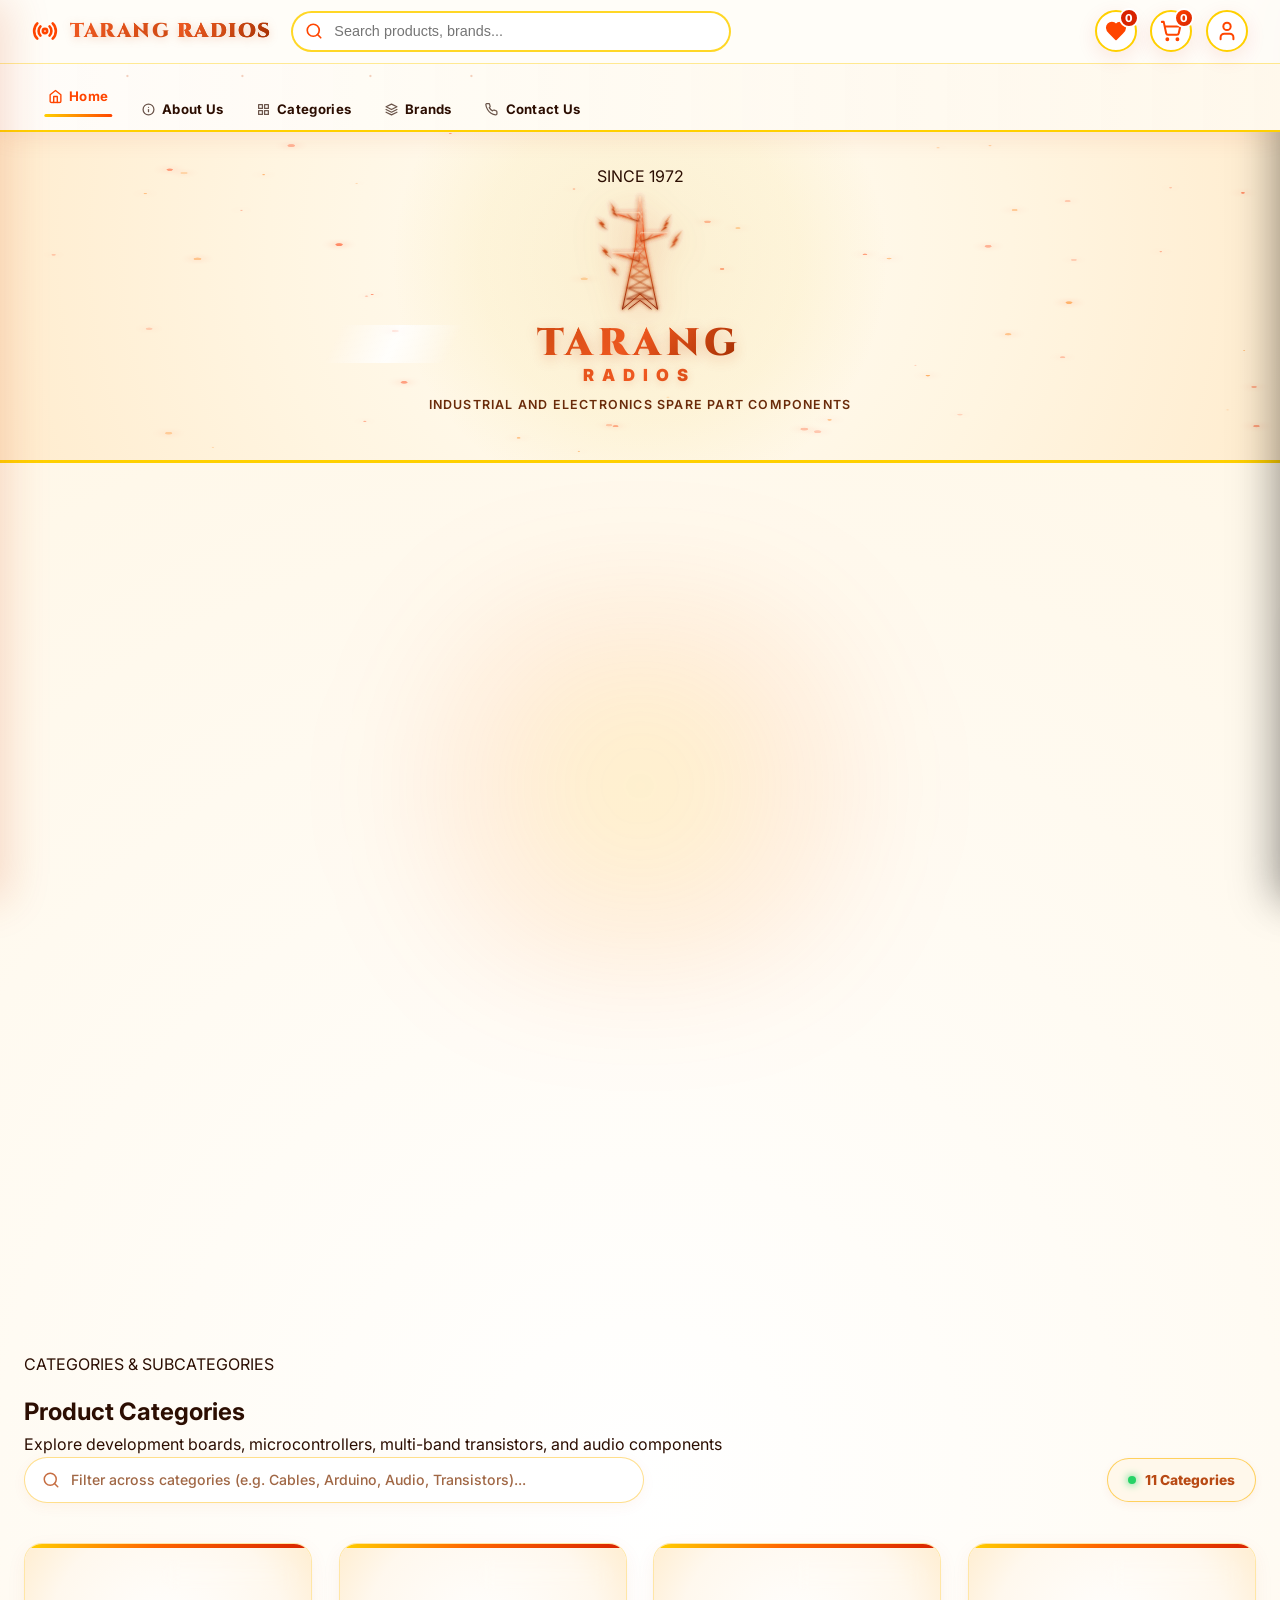
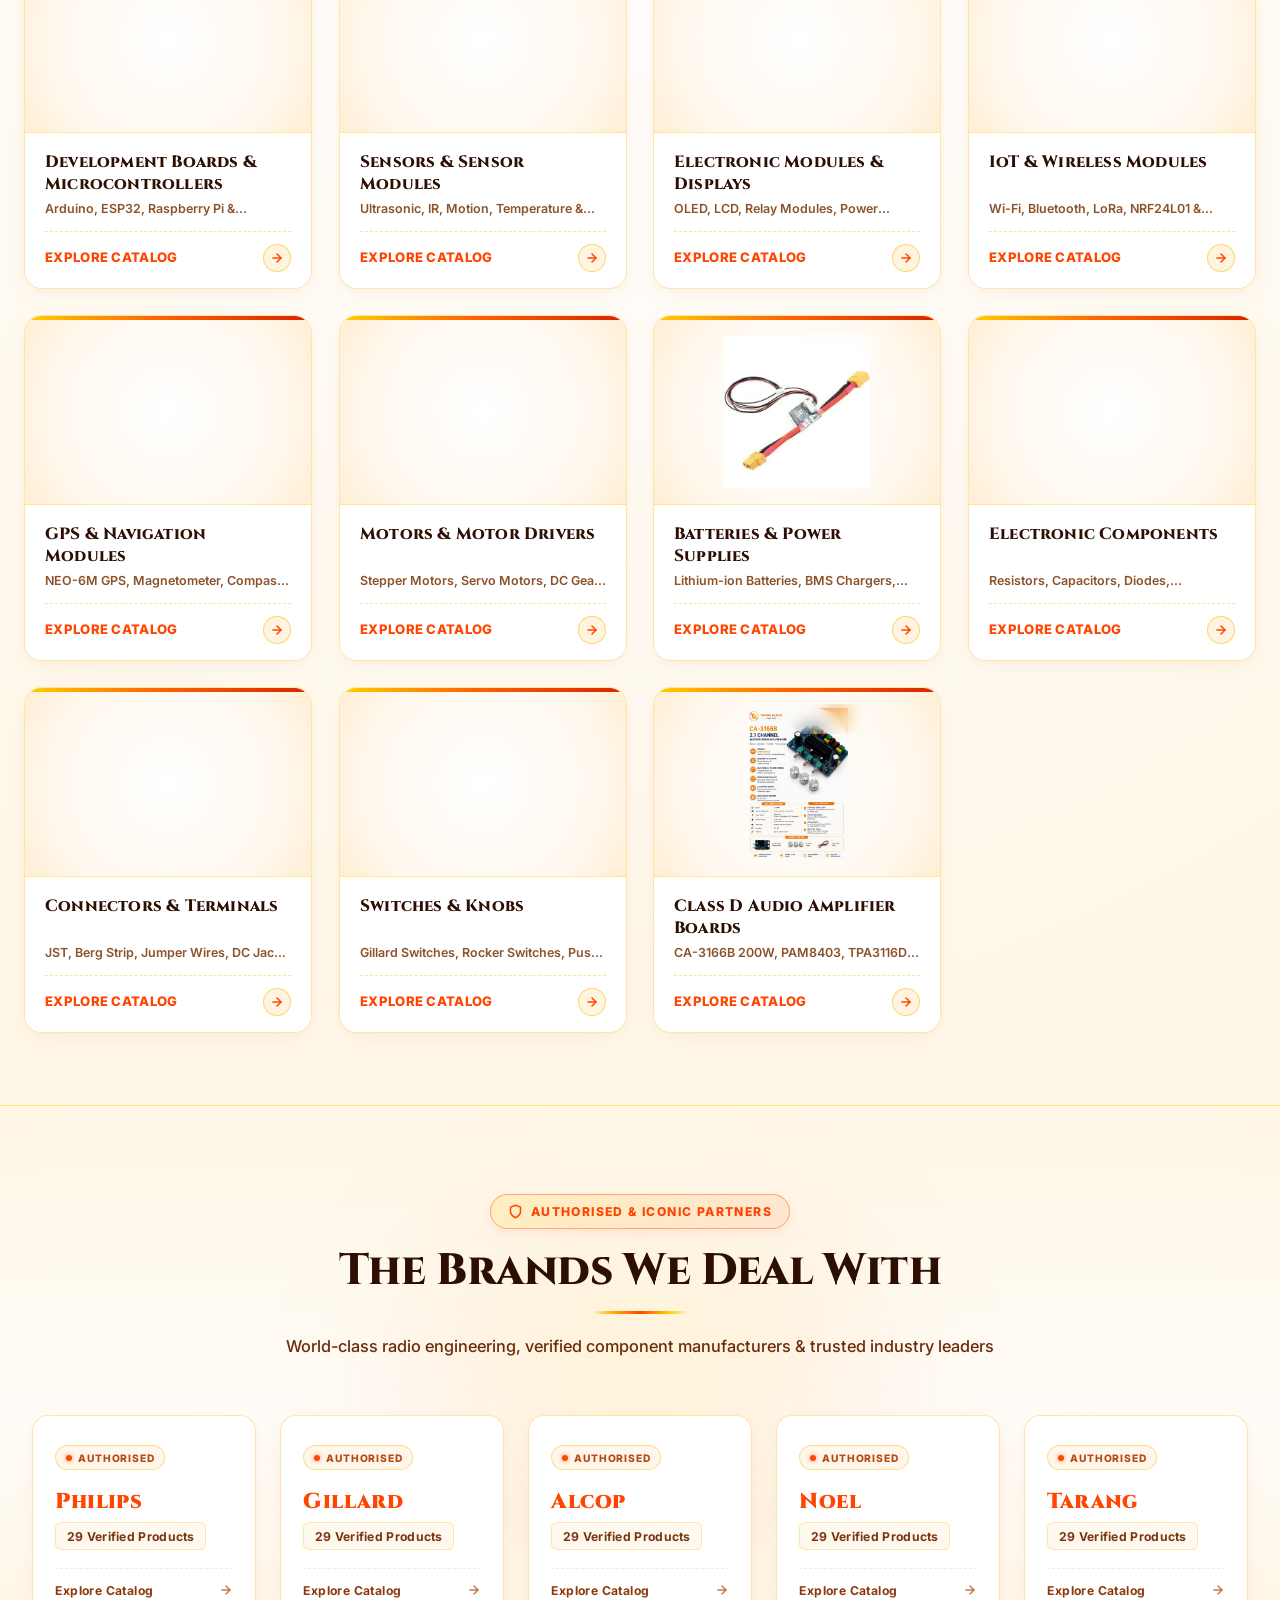
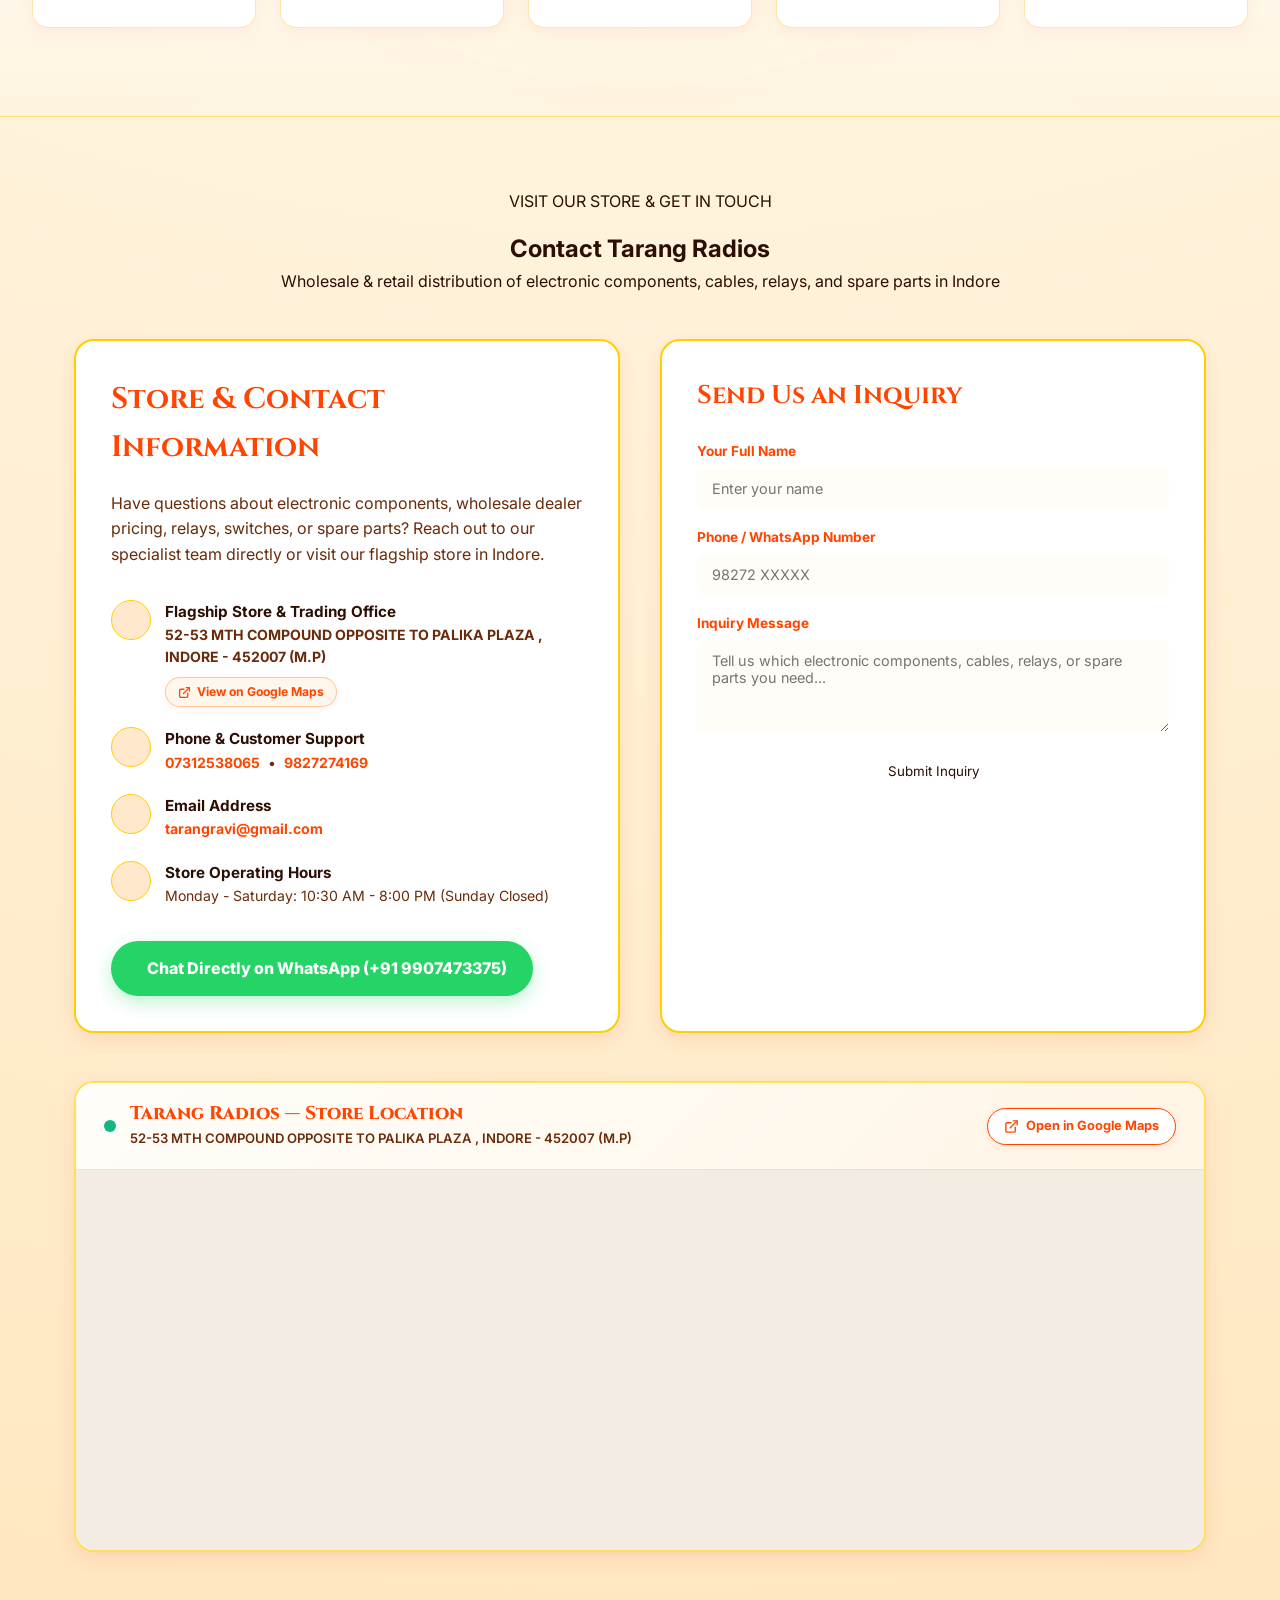
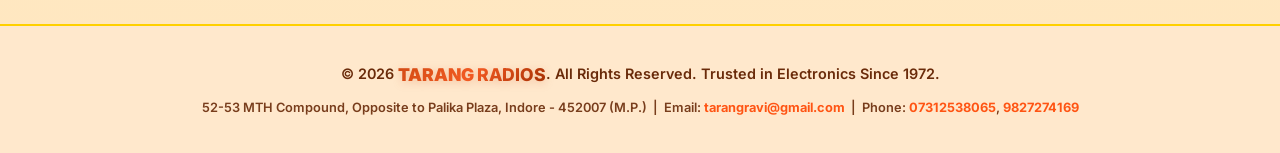
==== commit 2239d777: "Upload verified INGCO products with Cloudinary URLs and enhance product detail modal" ====
--- a/index.html
+++ b/index.html
@@ -687,20 +687,31 @@
     </div>
   </div>
 
-  <!-- Image Zoom Lightbox Modal -->
+  <!-- Product Details & Image Zoom Modal -->
   <div id="imageZoomModal" class="image-zoom-modal">
-    <div class="image-zoom-content">
+    <div class="image-zoom-content product-detail-modal-box">
       <button class="image-zoom-close" id="closeZoomModalBtn">&times;</button>
-      <img id="zoomedImageDisplay" src="" alt="Zoomed View" />
-      <div class="image-zoom-footer">
-        <div id="zoomedImageCaption" class="image-zoom-caption"></div>
-        <button id="zoomAddToCartBtn" class="zoom-add-to-cart-btn" onclick="window.addZoomProductToCart()">
-          <svg width="16" height="16" viewBox="0 0 24 24" fill="none" stroke="currentColor" stroke-width="2.3" stroke-linecap="round" stroke-linejoin="round"><circle cx="8" cy="21" r="1"/><circle cx="19" cy="21" r="1"/><path d="M2.05 2.05h2l2.66 12.42a2 2 0 0 0 2 1.58h9.78a2 2 0 0 0 1.95-1.57l1.65-7.43H5.12"/></svg>
-          <span>Add to Cart</span>
-        </button>
+      <div class="product-detail-modal-grid">
+        <div class="product-detail-media-col">
+          <img id="zoomedImageDisplay" src="" alt="Product View" />
+        </div>
+        <div class="product-detail-info-col">
+          <div id="productDetailSkuBadge" class="product-detail-sku-badge"></div>
+          <h3 id="zoomedImageCaption" class="product-detail-title"></h3>
+          <div id="productDetailPriceRow" class="product-detail-price-row"></div>
+          <p id="productDetailDescription" class="product-detail-description"></p>
+          <div id="productDetailSpecsContainer" class="product-detail-specs-container"></div>
+          <div class="product-detail-actions">
+            <button id="zoomAddToCartBtn" class="zoom-add-to-cart-btn" onclick="window.addZoomProductToCart()">
+              <svg width="16" height="16" viewBox="0 0 24 24" fill="none" stroke="currentColor" stroke-width="2.3" stroke-linecap="round" stroke-linejoin="round"><circle cx="8" cy="21" r="1"/><circle cx="19" cy="21" r="1"/><path d="M2.05 2.05h2l2.66 12.42a2 2 0 0 0 2 1.58h9.78a2 2 0 0 0 1.95-1.57l1.65-7.43H5.12"/></svg>
+              <span>Add to Cart</span>
+            </button>
+          </div>
+        </div>
       </div>
     </div>
   </div>
+
 
   <!-- ==========================================================================
        MODAL: PRICE ACCESS PASSCODE PROTECTION
--- a/css/styles.css
+++ b/css/styles.css
@@ -3614,6 +3614,161 @@
   text-align: center;
 }
 
+/* Product Detail Modal Upgrade (Clean Luxury Design) */
+.product-detail-modal-box {
+  background: #FFFFFF;
+  border-radius: 16px;
+  padding: 2rem;
+  width: 92vw;
+  max-width: 860px;
+  max-height: 88vh;
+  overflow-y: auto;
+  box-shadow: 0 25px 50px -12px rgba(0, 0, 0, 0.4);
+  border: 1px solid rgba(226, 125, 96, 0.25);
+  display: block;
+}
+
+.product-detail-modal-box .image-zoom-close {
+  top: 14px;
+  right: 14px;
+}
+
+.product-detail-modal-grid {
+  display: grid;
+  grid-template-columns: 360px 1fr;
+  gap: 2rem;
+  align-items: start;
+}
+
+@media (max-width: 768px) {
+  .product-detail-modal-grid {
+    grid-template-columns: 1fr;
+    gap: 1.5rem;
+  }
+}
+
+.product-detail-media-col {
+  background: #F8F9FA;
+  border-radius: 12px;
+  padding: 1rem;
+  display: flex;
+  align-items: center;
+  justify-content: center;
+  border: 1px solid #EFEFEF;
+}
+
+.product-detail-media-col img {
+  max-width: 100%;
+  max-height: 380px;
+  object-fit: contain;
+  border: none;
+  box-shadow: none;
+  border-radius: 8px;
+  cursor: default;
+}
+
+.product-detail-media-col img:hover {
+  transform: none;
+}
+
+.product-detail-info-col {
+  display: flex;
+  flex-direction: column;
+  gap: 0.75rem;
+}
+
+.product-detail-sku-badge {
+  display: inline-block;
+  align-self: flex-start;
+  background: #FFF3E0;
+  color: #D35400;
+  font-size: 0.78rem;
+  font-weight: 800;
+  letter-spacing: 0.5px;
+  padding: 4px 10px;
+  border-radius: 6px;
+  border: 1px solid #FFE0B2;
+}
+
+.product-detail-title {
+  font-size: 1.35rem;
+  font-weight: 700;
+  color: #2C3E50;
+  line-height: 1.35;
+  margin: 0;
+  text-align: left;
+}
+
+.product-detail-price-row {
+  margin-top: 0.2rem;
+}
+
+.product-detail-price-row .subcat-product-price {
+  font-size: 1.3rem;
+  font-weight: 800;
+  color: var(--warm-orange);
+}
+
+.product-detail-description {
+  font-size: 0.92rem;
+  color: #555555;
+  line-height: 1.55;
+  margin: 0.5rem 0;
+}
+
+.product-specs-card {
+  background: #FAFAFA;
+  border: 1px solid #EEEEEE;
+  border-radius: 10px;
+  padding: 1rem 1.2rem;
+  margin-top: 0.5rem;
+}
+
+.product-specs-title {
+  font-size: 0.88rem;
+  font-weight: 700;
+  text-transform: uppercase;
+  letter-spacing: 0.5px;
+  color: #777777;
+  margin-bottom: 0.75rem;
+}
+
+.product-specs-grid {
+  display: grid;
+  grid-template-columns: 1fr;
+  gap: 0.5rem;
+}
+
+.product-spec-row {
+  display: flex;
+  justify-content: space-between;
+  align-items: center;
+  font-size: 0.86rem;
+  padding-bottom: 0.4rem;
+  border-bottom: 1px dashed #E5E5E5;
+}
+
+.product-spec-row:last-child {
+  border-bottom: none;
+  padding-bottom: 0;
+}
+
+.product-spec-key {
+  color: #666666;
+  font-weight: 600;
+}
+
+.product-spec-val {
+  color: #222222;
+  font-weight: 700;
+  text-align: right;
+}
+
+.product-detail-actions {
+  margin-top: 1rem;
+}
+
+
 /* ==========================================================================
    SHOPPING CART SYSTEM & DRAWER STYLING
    ========================================================================== */
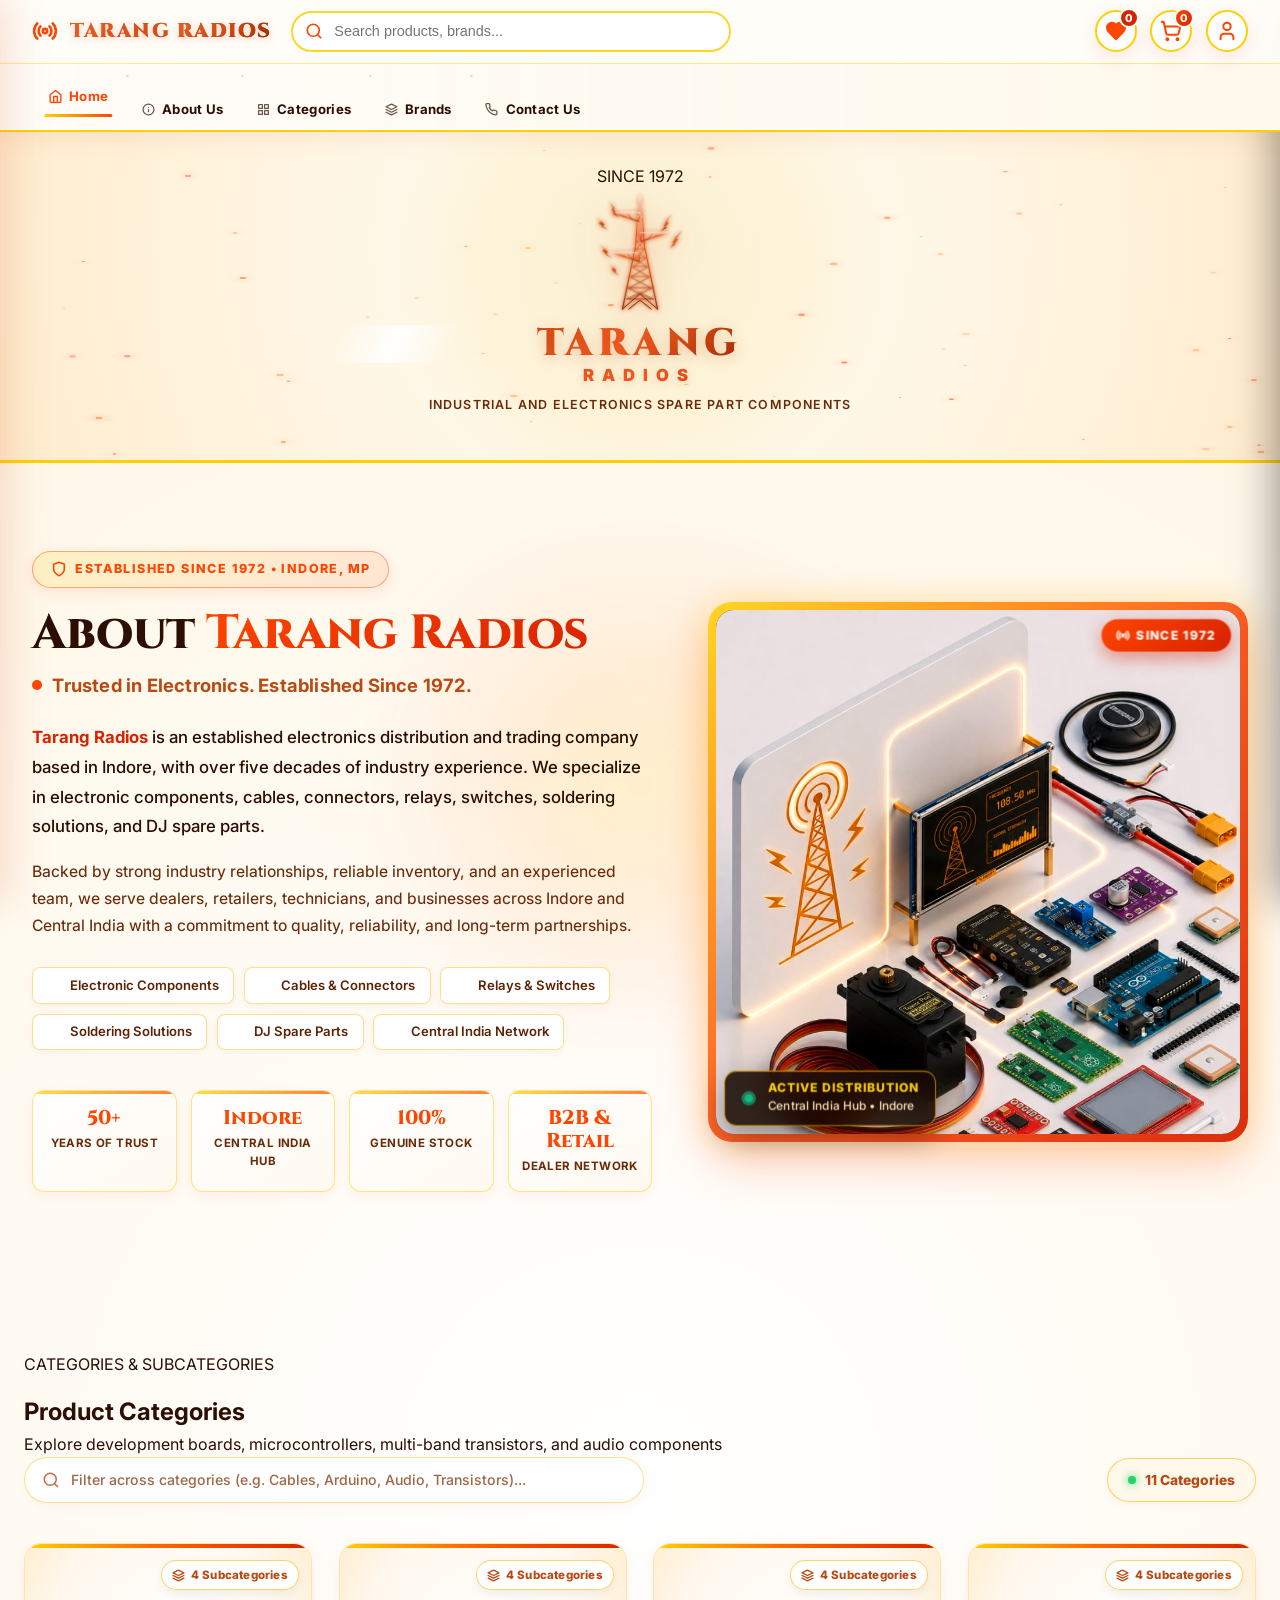
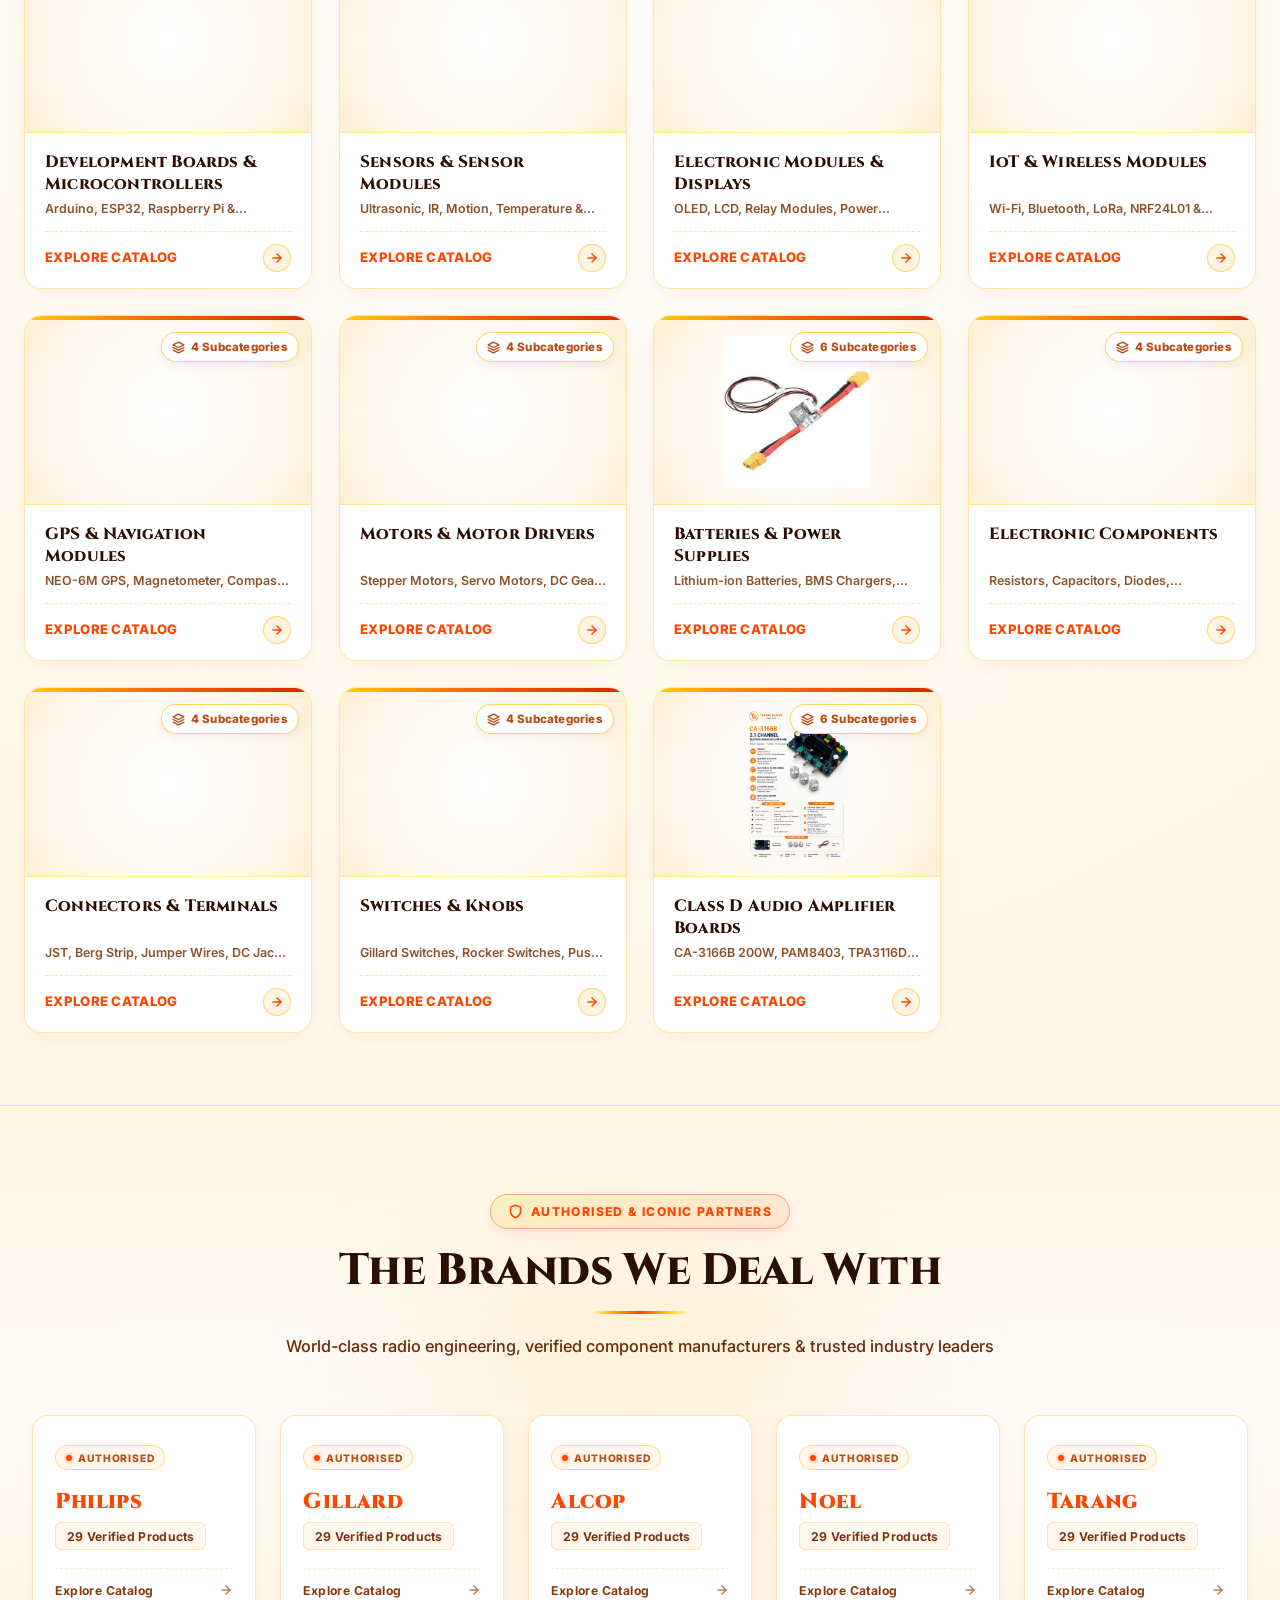
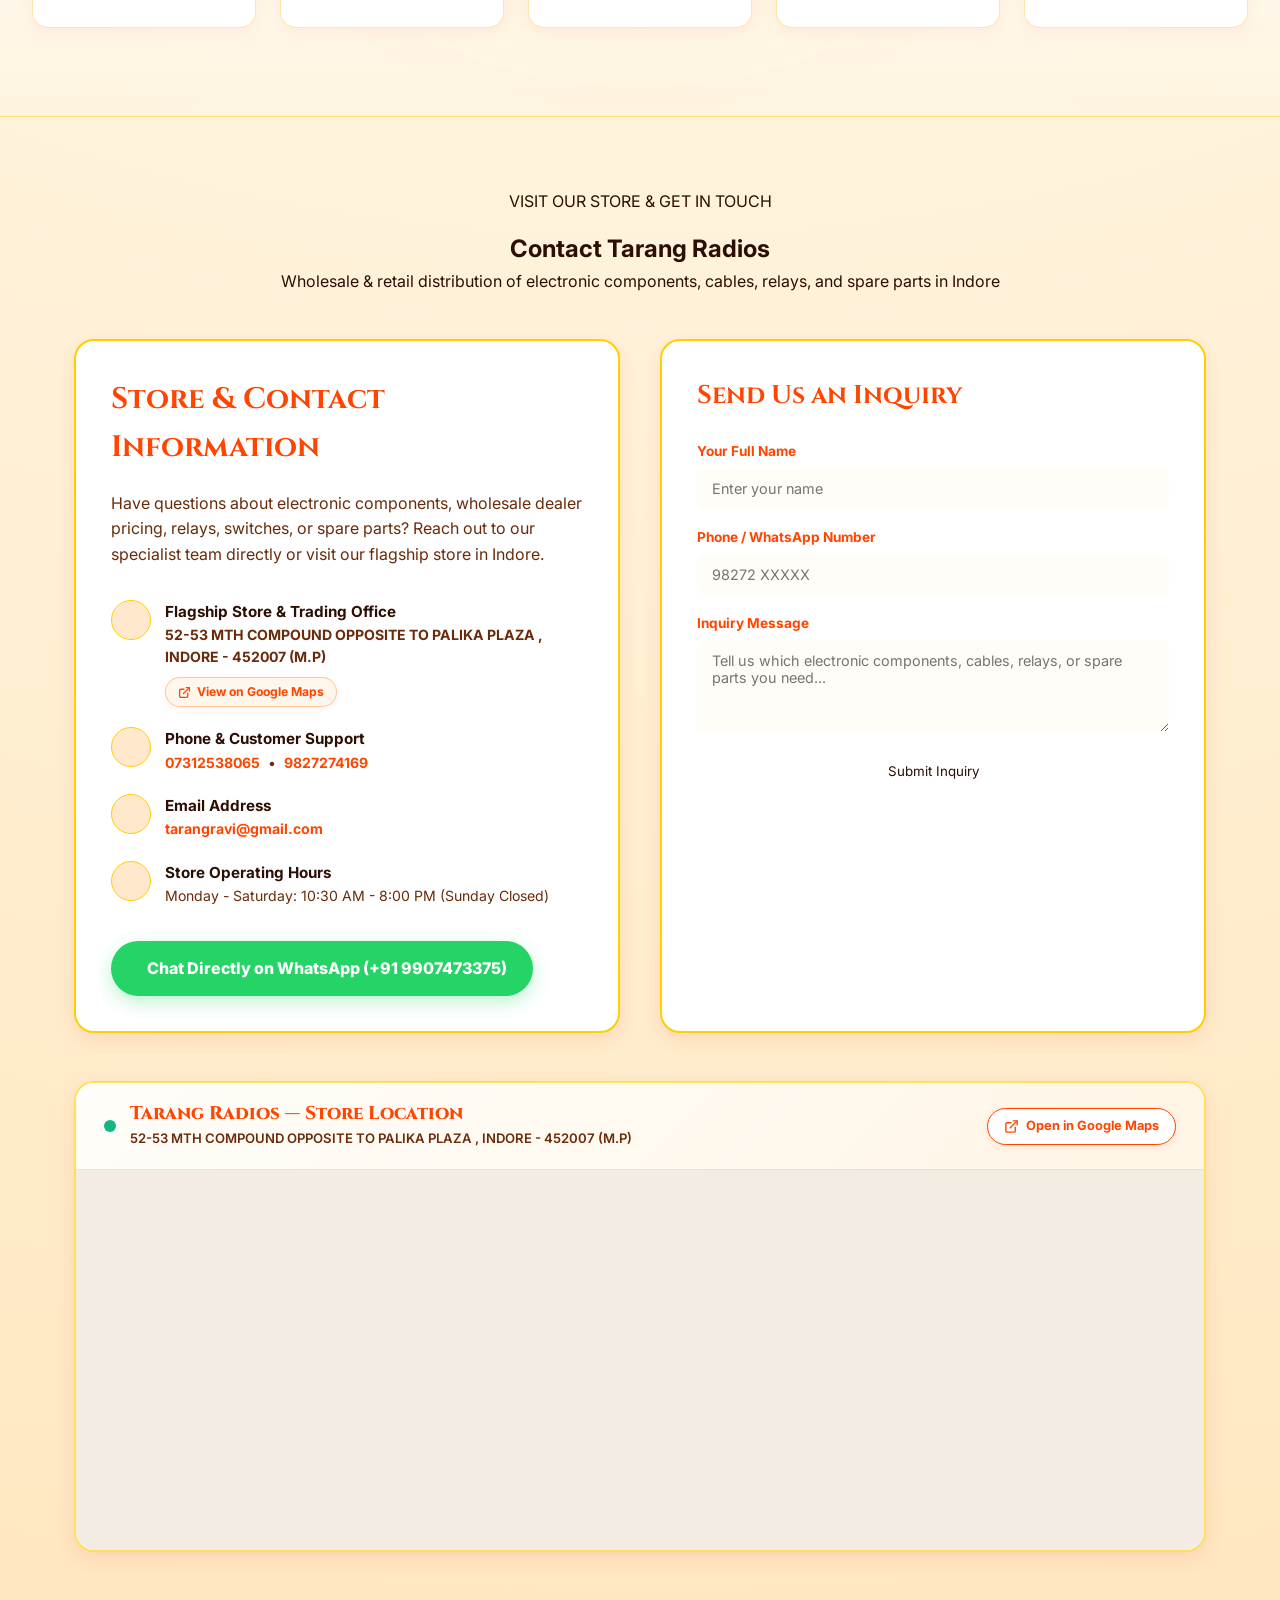
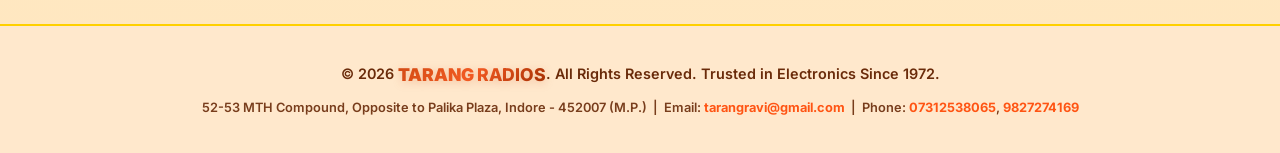
==== commit 9165094b: "Add About Us showcase section, performance caching layer, admin pagination and security hardening" ====
--- a/index.html
+++ b/index.html
@@ -74,23 +74,13 @@
               </div>
             </div>
 
-            <!-- Price Access Protection Card -->
-            <div class="price-access-card" id="priceAccessCard">
-              <div class="price-access-header">
-                <div class="price-status-badge" id="priceStatusBadge">
-                  <span id="priceStatusIcon">🔒</span>
-                  <span id="priceStatusText">Prices Protected</span>
-                </div>
-              </div>
-              <p class="price-access-sub" id="priceAccessSub">Enter access code to reveal wholesale &amp; retail prices.</p>
-              <button type="button" class="price-access-btn" id="priceAccessActionBtn" onclick="window.handlePriceAccessAction()">
-                <svg id="priceActionSvgLock" width="15" height="15" viewBox="0 0 24 24" fill="none" stroke="currentColor" stroke-width="2.2" stroke-linecap="round" stroke-linejoin="round"><rect x="3" y="11" width="18" height="11" rx="2" ry="2"/><path d="M7 11V7a5 5 0 0 1 9.9-1"/></svg>
-                <svg id="priceActionSvgUnlock" width="15" height="15" viewBox="0 0 24 24" fill="none" stroke="currentColor" stroke-width="2.2" stroke-linecap="round" stroke-linejoin="round" style="display: none;"><rect x="3" y="11" width="18" height="11" rx="2" ry="2"/><path d="M7 11V7a5 5 0 0 1 10 0v4"/></svg>
+            <div class="profile-links">
+              <!-- Normal Price Access Button -->
+              <button type="button" class="profile-link-item" id="priceAccessActionBtn" onclick="window.handlePriceAccessAction()">
+                <svg id="priceActionSvgLock" xmlns="http://www.w3.org/2000/svg" width="18" height="18" viewBox="0 0 24 24" fill="none" stroke="currentColor" stroke-width="2" stroke-linecap="round" stroke-linejoin="round"><rect x="3" y="11" width="18" height="11" rx="2" ry="2"/><path d="M7 11V7a5 5 0 0 1 9.9-1"/></svg>
+                <svg id="priceActionSvgUnlock" xmlns="http://www.w3.org/2000/svg" width="18" height="18" viewBox="0 0 24 24" fill="none" stroke="currentColor" stroke-width="2" stroke-linecap="round" stroke-linejoin="round" style="display: none;"><rect x="3" y="11" width="18" height="11" rx="2" ry="2"/><path d="M7 11V7a5 5 0 0 1 10 0v4"/></svg>
                 <span id="priceActionBtnText">Unlock Prices</span>
               </button>
-            </div>
-
-            <div class="profile-links">
               <a href="#cart" class="profile-link-item" onclick="document.getElementById('cartToggleBtn').click();">
                 <svg xmlns="http://www.w3.org/2000/svg" width="18" height="18" viewBox="0 0 24 24" fill="none" stroke="currentColor" stroke-width="2" stroke-linecap="round" stroke-linejoin="round"><circle cx="8" cy="21" r="1"/><circle cx="19" cy="21" r="1"/><path d="M2.05 2.05h2l2.66 12.42a2 2 0 0 0 2 1.58h9.78a2 2 0 0 0 1.95-1.57l1.65-7.43H5.12"/></svg> Shopping Cart (<span id="profileCartCount">0</span>)
               </a>
@@ -303,7 +293,7 @@
   <!-- ==========================================================================
        3. ABOUT US SECTION (Positioned Directly Above Product Categories)
        ========================================================================== -->
-  <section class="section-about" id="aboutSection" aria-label="About Tarang Radios">
+  <section class="section-about about-in-view" id="aboutSection" aria-label="About Tarang Radios">
     <!-- Ambient Golden Glow Background Accent -->
     <div class="about-ambient-glow" aria-hidden="true"></div>
 
@@ -728,7 +718,7 @@
           </svg>
         </div>
         <h3 id="passcodeModalTitle" class="price-modal-title">Tarang Radios — Price Access</h3>
-        <p class="price-modal-subtitle">Enter your secret dealer/customer access code to unlock and view product pricing.</p>
+        <p class="price-modal-subtitle">Enter your access code to unlock and view product pricing.</p>
       </div>
 
       <form id="pricePasscodeForm" onsubmit="window.submitPricePasscode(event)">
@@ -737,7 +727,7 @@
             type="password" 
             id="pricePasscodeInput" 
             class="passcode-input" 
-            placeholder="Enter access code (e.g. 1972)" 
+            placeholder="Enter access code" 
             autocomplete="off" 
             required 
           />
@@ -771,9 +761,9 @@
   </div>
 
   <!-- JavaScript Modules -->
-  <script src="js/productsData.js"></script>
-  <script src="js/dome3d.js"></script>
-  <script src="js/app.js"></script>
+  <script src="js/productsData.js?v=4.0"></script>
+  <script src="js/dome3d.js?v=4.0"></script>
+  <script src="js/app.js?v=4.0"></script>
 
   <!-- Hero Background Golden Ambient Particle Script -->
   <script>
--- a/css/styles.css
+++ b/css/styles.css
@@ -618,6 +618,25 @@
   font-size: 0.88rem;
   font-weight: 600;
   transition: var(--transition);
+  text-decoration: none;
+}
+
+button.profile-link-item {
+  width: 100%;
+  border: none;
+  background: transparent;
+  cursor: pointer;
+  text-align: left;
+  font-family: inherit;
+}
+
+button.profile-link-item.unlocked-state {
+  color: #15803D;
+}
+
+button.profile-link-item.unlocked-state:hover {
+  background: #ECFDF5;
+  color: #166534;
 }
 
 .profile-link-item:hover {
@@ -1489,13 +1508,13 @@
 .section-about .about-spec-chip,
 .section-about .stat-item,
 .section-about .about-visual-frame {
-  opacity: 0;
-  transform: translateY(22px);
-  transition: opacity 0.7s cubic-bezier(0.2, 0.8, 0.2, 1), transform 0.7s cubic-bezier(0.2, 0.8, 0.2, 1);
+  opacity: 1;
+  transform: translateY(0);
+  transition: opacity 0.6s cubic-bezier(0.2, 0.8, 0.2, 1), transform 0.6s cubic-bezier(0.2, 0.8, 0.2, 1);
 }
 
 .section-about .about-visual-frame {
-  transform: translateY(28px) scale(0.96);
+  transform: translateY(0) scale(1);
 }
 
 /* When in view */
